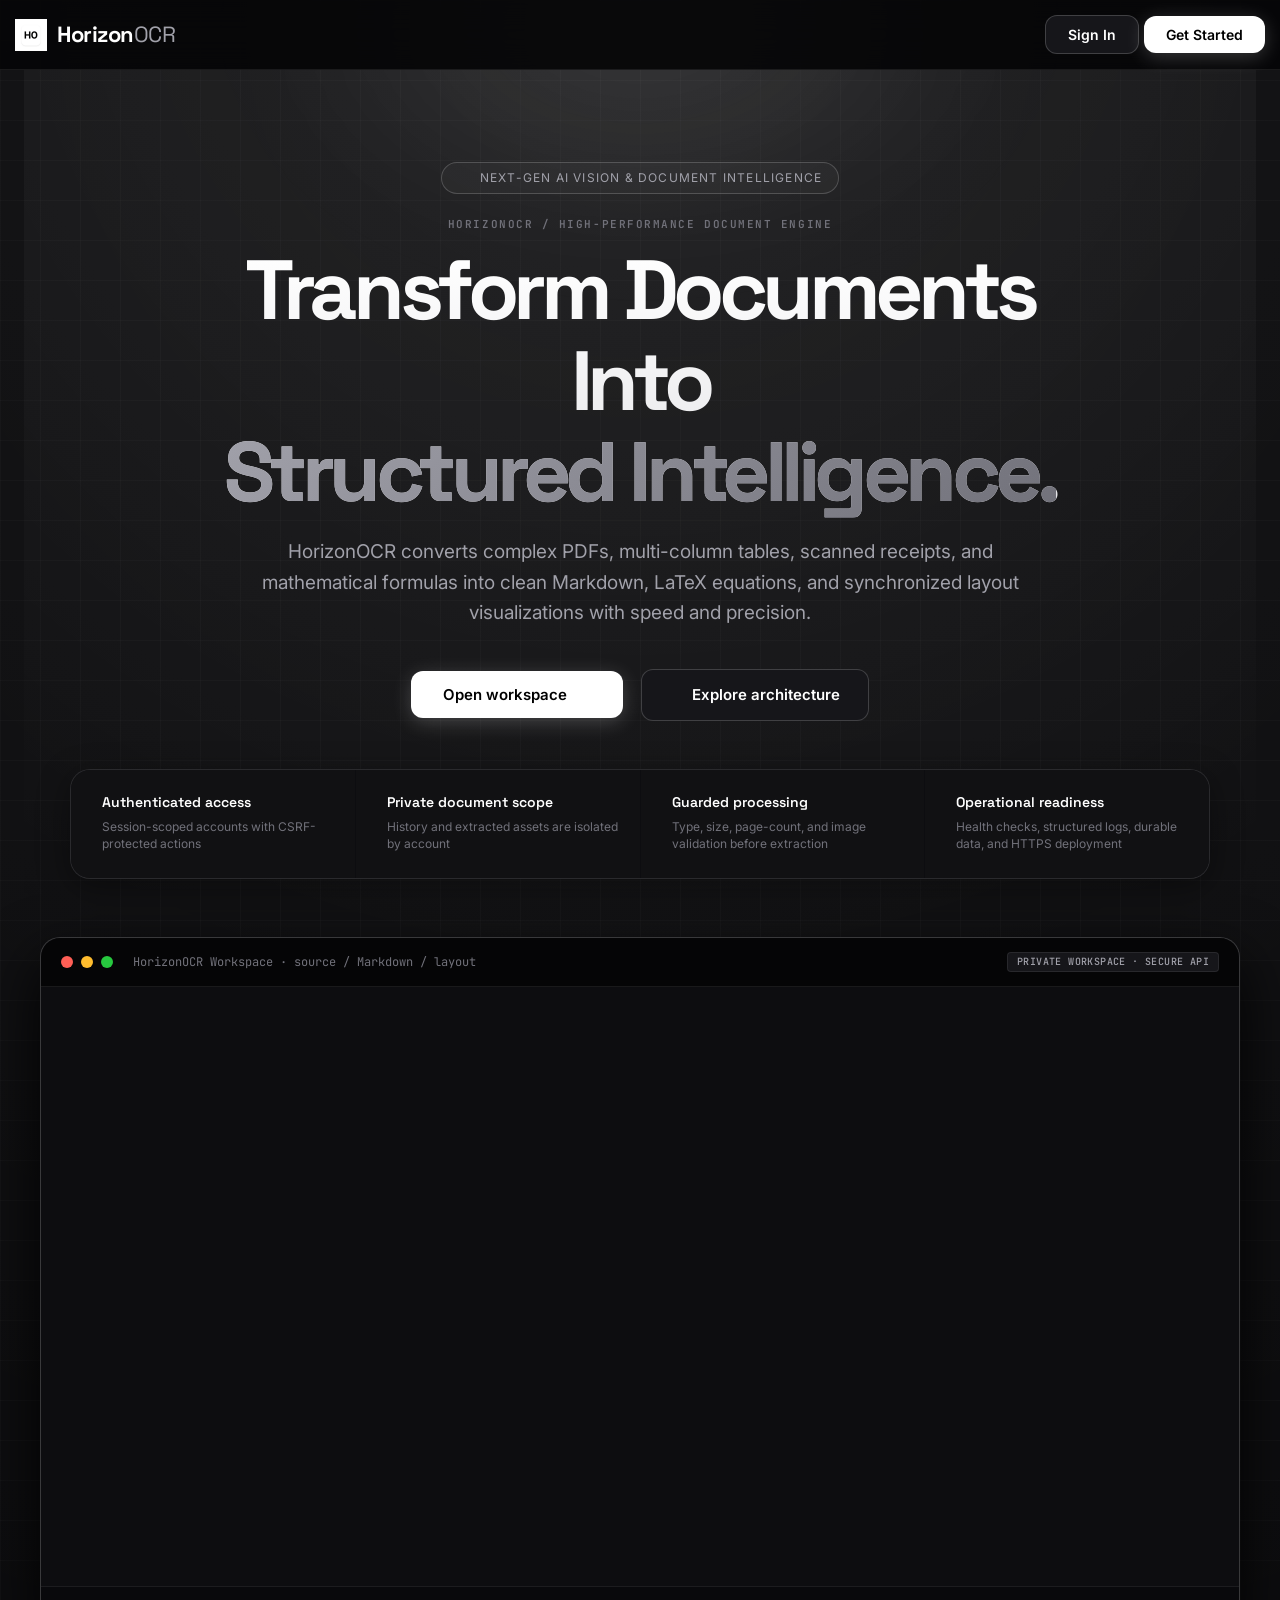
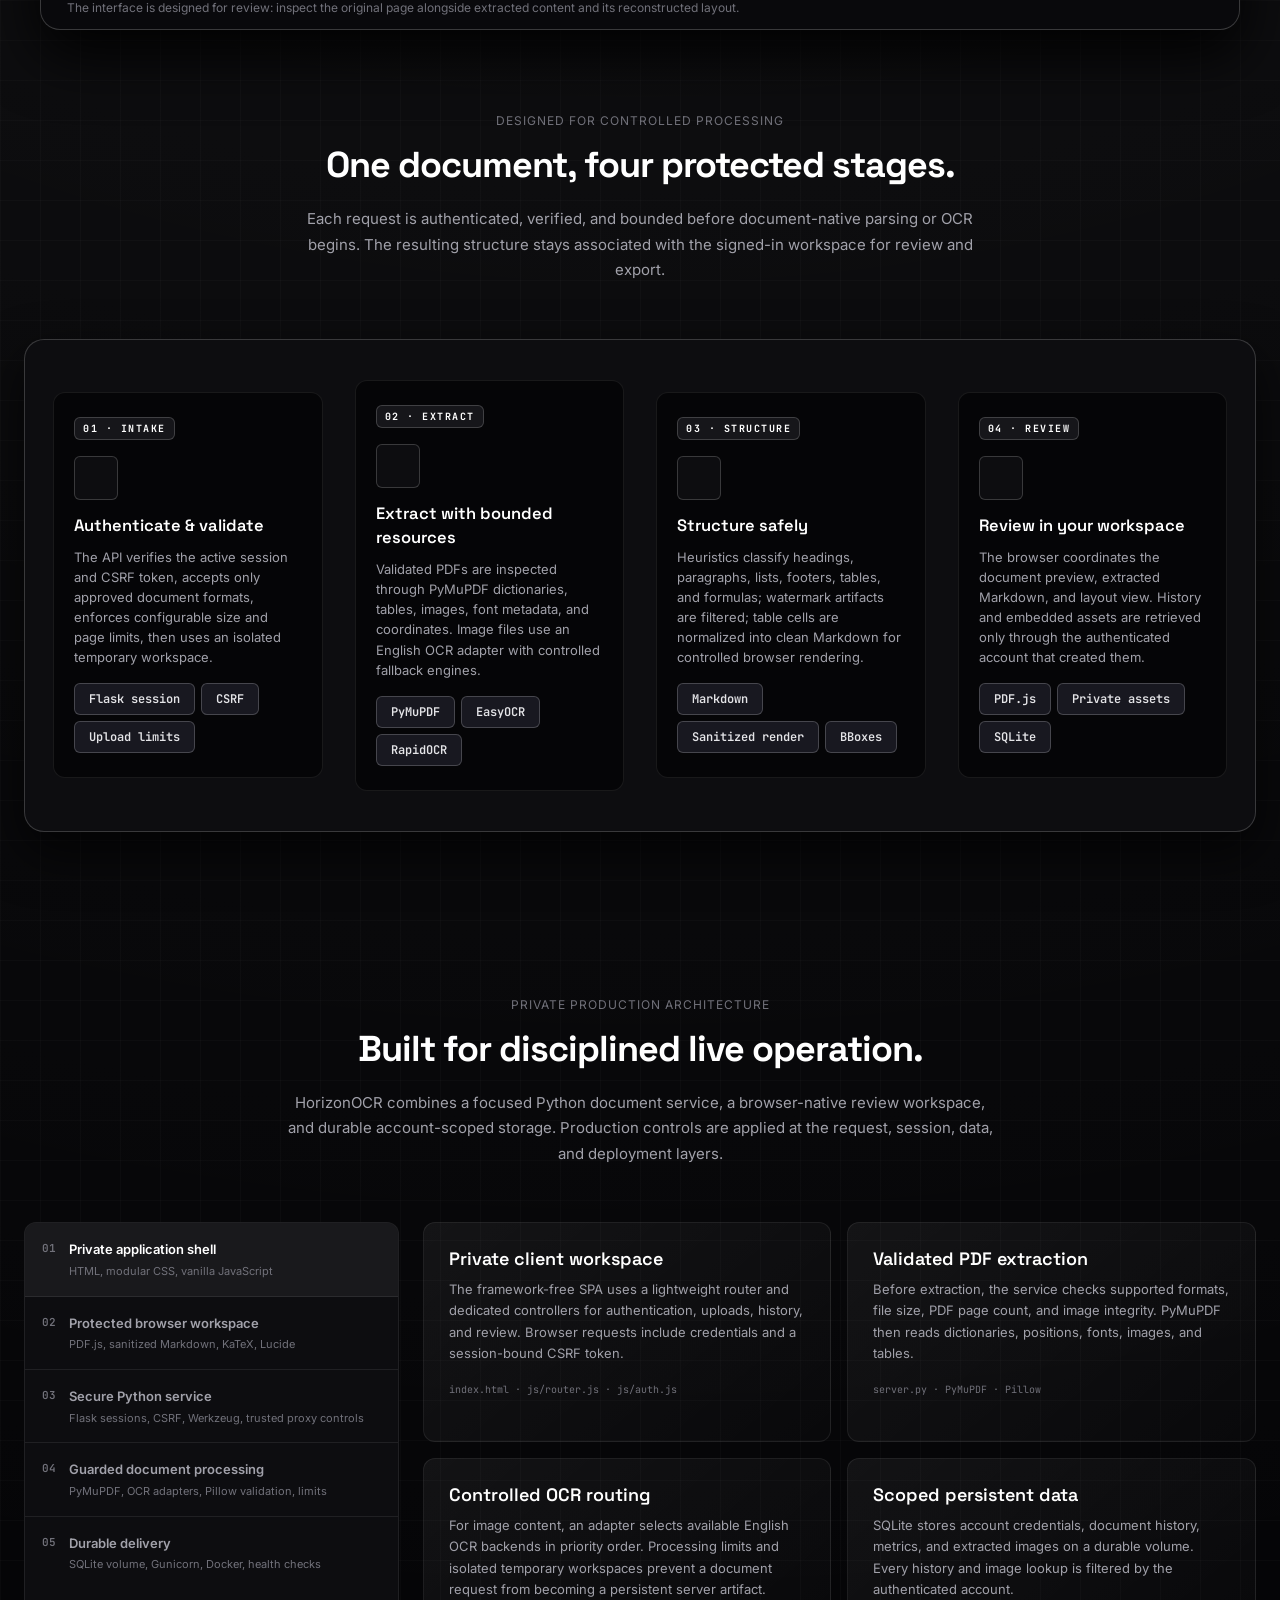
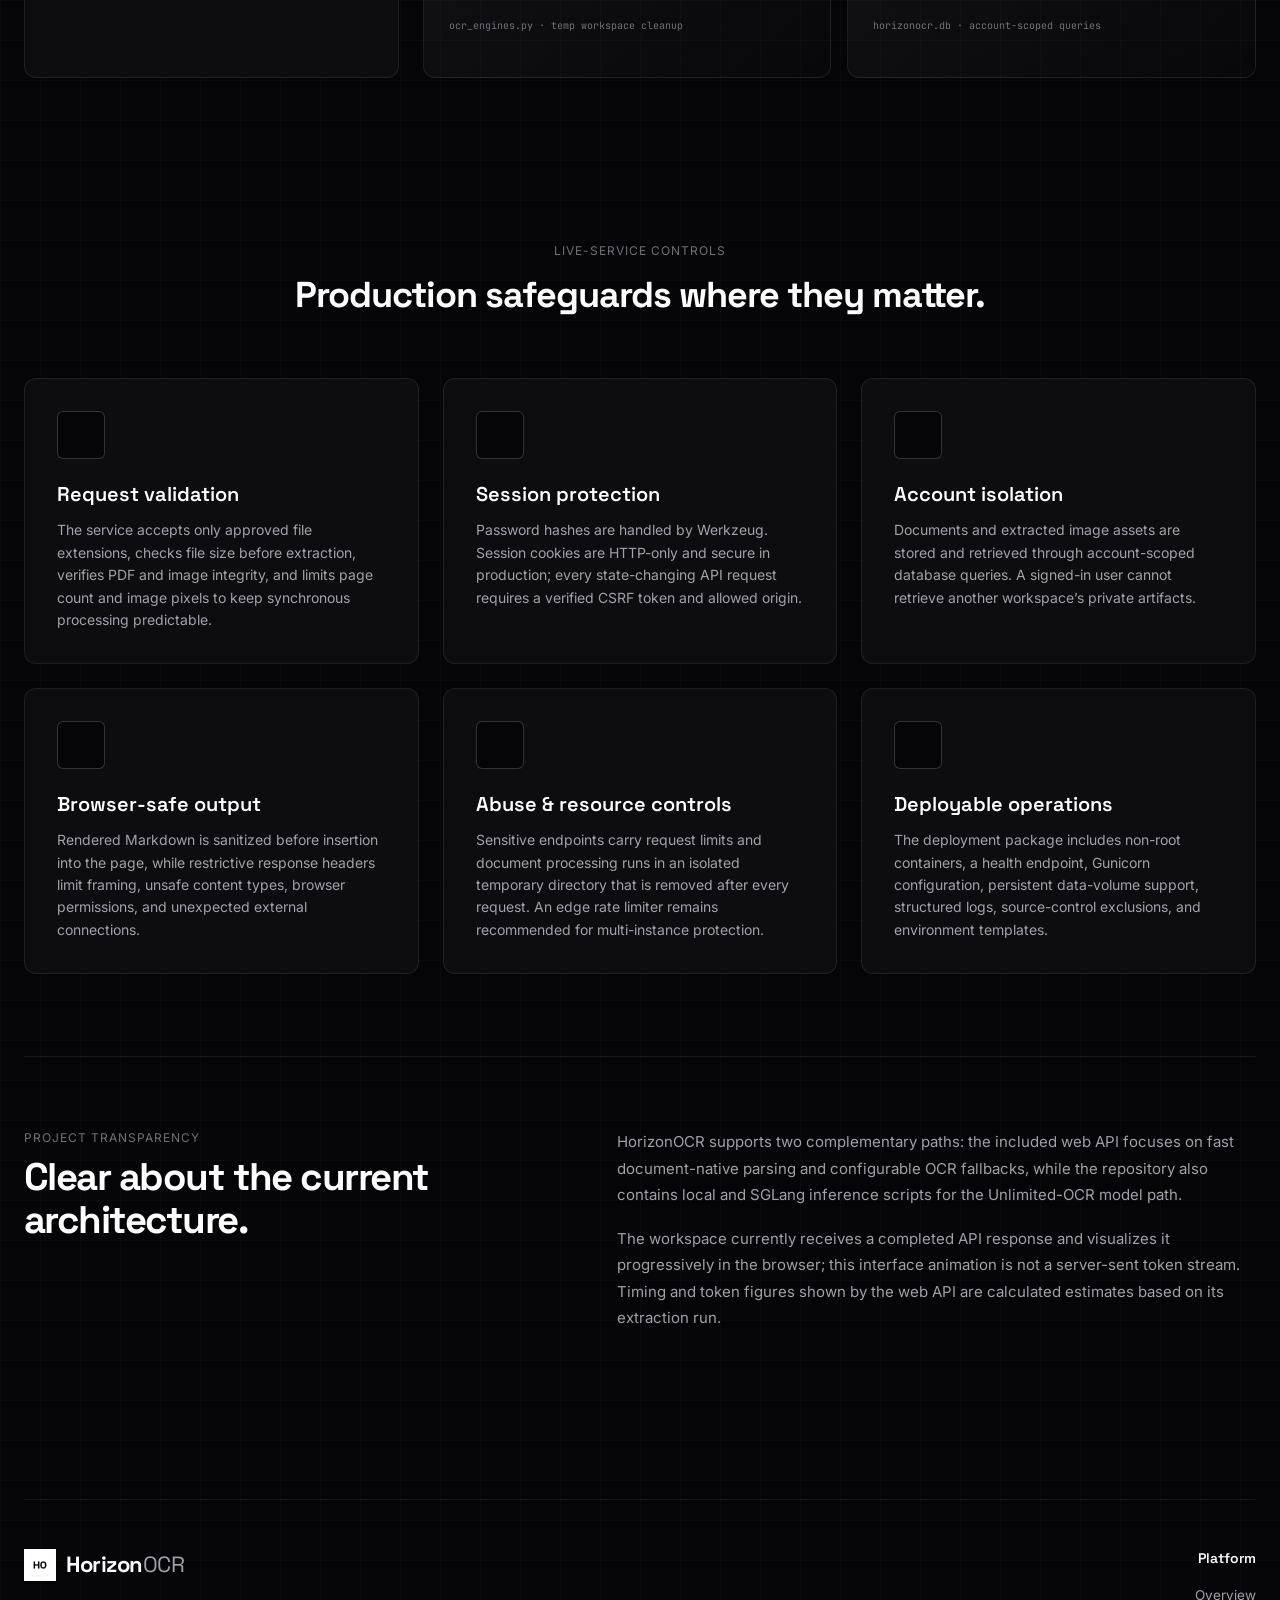
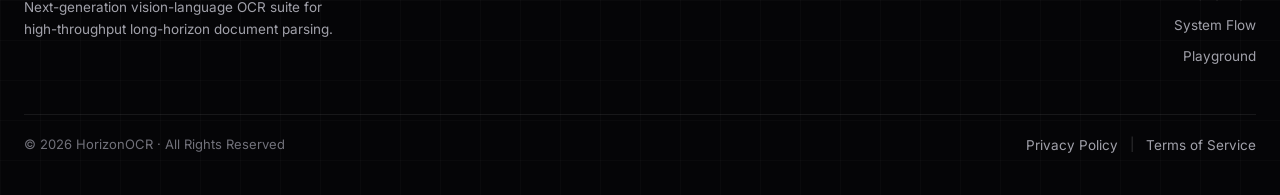
==== index.html @ c6502c13 "Initial Commit" ====
<!DOCTYPE html>
<html lang="en">
<head>
  <meta charset="UTF-8">
  <meta name="viewport" content="width=device-width, initial-scale=1.0">
  <title>HorizonOCR — Private Document Intelligence</title>
  <meta name="description" content="A secure, private document-intelligence workspace for extracting and reviewing structured content from PDFs and images.">
  <meta name="robots" content="noindex, nofollow">

  <!-- Same-origin deployment is the production default. Set only by an approved build/runtime configuration for a split deployment. -->
  <script>window.API_BASE = window.API_BASE || "";</script>
  
  <!-- Lucide Icons -->
  <script src="https://unpkg.com/lucide@latest"></script>
  <!-- Marked.js for Markdown Rendering -->
  <script src="https://cdn.jsdelivr.net/npm/marked/marked.min.js"></script>
  <!-- KaTeX for Mathematical Formulas -->
  <link rel="stylesheet" href="https://cdn.jsdelivr.net/npm/katex@0.16.9/dist/katex.min.css">
  <script src="https://cdn.jsdelivr.net/npm/katex@0.16.9/dist/katex.min.js"></script>
  <script src="https://cdn.jsdelivr.net/npm/katex@0.16.9/dist/contrib/auto-render.min.js"></script>
  <!-- PDF.js for Client-Side PDF Preview Rendering -->
  <script src="https://cdnjs.cloudflare.com/ajax/libs/pdf.js/3.11.174/pdf.min.js"></script>

  <!-- Modular Stylesheets -->
  <link rel="stylesheet" href="css/main.css">
  <link rel="stylesheet" href="css/navbar.css">
  <link rel="stylesheet" href="css/landing.css">
  <link rel="stylesheet" href="css/auth.css">
  <link rel="stylesheet" href="css/dashboard.css">
  <link rel="stylesheet" href="css/ocr-workspace.css">
  <link rel="stylesheet" href="css/extra-pages.css?v=2">
</head>
<body>

  <!-- Ambient Glow Background Effect -->
  <div class="ambient-glow"></div>

  <!-- Component 1: Full-Width Navbar Header -->
  <header class="navbar">
    <div class="brand-logo" onclick="switchView('landing')" style="display:flex;align-items:center;gap:10px;cursor:pointer;">
      <img src="assets/HorizonOCR.png" alt="HorizonOCR Logo" style="height:32px;width:auto;object-fit:contain;" />
      <div class="brand-title" style="font-weight:700;letter-spacing:-0.5px;">Horizon<span>OCR</span></div>
    </div>

    <nav class="nav-links-center"></nav>

    <div class="nav-right">
      <div class="status-chip" style="display:none;" id="statusChipNav">
        <div class="status-dot"></div>
        <span id="systemStatus">Engine Ready</span>
      </div>

      <!-- Guest Nav -->
      <div id="guestNav">
        <button class="btn btn-secondary" onclick="switchView('auth', 'login')">Sign In</button>
        <button class="btn btn-primary" onclick="switchView('auth', 'register')">Get Started</button>
      </div>

      <!-- Authenticated User Nav -->
      <div id="userNav" style="display:none;" class="nav-right">
        <div class="user-profile-badge">
          <i data-lucide="user" style="width:14px;height:14px;"></i>
          <span id="userNameLabel">User</span>
        </div>
        <button class="btn btn-secondary" onclick="switchView('upload')">Dashboard</button>
        <button class="btn btn-secondary" onclick="handleLogout()">Logout</button>
      </div>
    </div>
  </header>

  <div class="app-container">

    <!-- Page 1: Landing Page View -->
    <main id="landingView" class="page-view active">
      <section class="hero-section project-hero">
        <div class="hero-tag">
          <i data-lucide="sparkles" style="width:14px;height:14px;color:var(--text-primary);"></i> Next-Gen AI Vision & Document Intelligence
        </div>
        <p class="project-eyebrow">HorizonOCR / High-Performance Document Engine</p>
        <h1 class="hero-title">Transform Documents Into<br><span>Structured Intelligence.</span></h1>
        <p class="hero-subtitle">
          HorizonOCR converts complex PDFs, multi-column tables, scanned receipts, and mathematical formulas into clean Markdown, LaTeX equations, and synchronized layout visualizations with speed and precision.
        </p>

        <div class="cta-group">
          <button class="btn btn-primary" onclick="handlePlaygroundNavigation()" style="padding:14px 32px;font-size:15px;">
            Open workspace <i data-lucide="arrow-right" style="width:16px;height:16px;"></i>
          </button>
          <a class="btn btn-secondary" href="#build" style="padding:14px 28px;font-size:15px;">
            <i data-lucide="braces" style="width:14px;height:14px;"></i> Explore architecture
          </a>
        </div>

        <div class="project-proof-grid reveal-on-scroll" aria-label="Production service principles">
          <div class="proof-item"><i data-lucide="shield-check"></i><span><strong>Authenticated access</strong><small>Session-scoped accounts with CSRF-protected actions</small></span></div>
          <div class="proof-item"><i data-lucide="lock-keyhole"></i><span><strong>Private document scope</strong><small>History and extracted assets are isolated by account</small></span></div>
          <div class="proof-item"><i data-lucide="file-check-2"></i><span><strong>Guarded processing</strong><small>Type, size, page-count, and image validation before extraction</small></span></div>
          <div class="proof-item"><i data-lucide="heart-pulse"></i><span><strong>Operational readiness</strong><small>Health checks, structured logs, durable data, and HTTPS deployment</small></span></div>
        </div>

        <div class="app-window-frame reveal-on-scroll">
          <div class="window-header">
            <div class="window-dots">
              <div class="window-dot" style="background:#ff5f56;"></div>
              <div class="window-dot" style="background:#ffbd2e;"></div>
              <div class="window-dot" style="background:#27c93f;"></div>
              <span style="font-family:var(--font-mono);font-size:12px;color:var(--text-muted);margin-left:12px;">HorizonOCR Workspace · source / Markdown / layout</span>
            </div>
            <div class="window-build-chip">PRIVATE WORKSPACE · SECURE API</div>
          </div>
          <video src="assets/Process.mp4" autoplay loop muted playsinline class="showcase-img" style="width:100%;height:auto;display:block;object-fit:cover;"></video>
          <div class="showcase-caption"><i data-lucide="info"></i> The interface is designed for review: inspect the original page alongside extracted content and its reconstructed layout.</div>
        </div>
      </section>

      <section id="howitworks" class="landing-section">
        <div class="section-header reveal-on-scroll">
          <div class="section-tag">Designed for controlled processing</div>
          <h2 class="section-title">One document, four protected stages.</h2>
          <p class="section-intro">Each request is authenticated, verified, and bounded before document-native parsing or OCR begins. The resulting structure stays associated with the signed-in workspace for review and export.</p>
        </div>

        <div class="pipeline-diagram-container reveal-on-scroll">
          <div class="pipeline-flow-grid">
            <article class="pipeline-stage-card">
              <div class="stage-badge">01 · INTAKE</div>
              <div class="stage-icon-wrap"><i data-lucide="upload-cloud"></i></div>
              <h3 class="stage-title">Authenticate & validate</h3>
              <p class="stage-desc">The API verifies the active session and CSRF token, accepts only approved document formats, enforces configurable size and page limits, then uses an isolated temporary workspace.</p>
              <div class="stage-tech-tags"><span class="tech-chip">Flask session</span><span class="tech-chip">CSRF</span><span class="tech-chip">Upload limits</span></div>
            </article>
            <div class="pipeline-connector"><i data-lucide="arrow-right"></i></div>
            <article class="pipeline-stage-card">
              <div class="stage-badge">02 · EXTRACT</div>
              <div class="stage-icon-wrap"><i data-lucide="scan-search"></i></div>
              <h3 class="stage-title">Extract with bounded resources</h3>
              <p class="stage-desc">Validated PDFs are inspected through PyMuPDF dictionaries, tables, images, font metadata, and coordinates. Image files use an English OCR adapter with controlled fallback engines.</p>
              <div class="stage-tech-tags"><span class="tech-chip">PyMuPDF</span><span class="tech-chip">EasyOCR</span><span class="tech-chip">RapidOCR</span></div>
            </article>
            <div class="pipeline-connector"><i data-lucide="arrow-right"></i></div>
            <article class="pipeline-stage-card">
              <div class="stage-badge">03 · STRUCTURE</div>
              <div class="stage-icon-wrap"><i data-lucide="braces"></i></div>
              <h3 class="stage-title">Structure safely</h3>
              <p class="stage-desc">Heuristics classify headings, paragraphs, lists, footers, tables, and formulas; watermark artifacts are filtered; table cells are normalized into clean Markdown for controlled browser rendering.</p>
              <div class="stage-tech-tags"><span class="tech-chip">Markdown</span><span class="tech-chip">Sanitized render</span><span class="tech-chip">BBoxes</span></div>
            </article>
            <div class="pipeline-connector"><i data-lucide="arrow-right"></i></div>
            <article class="pipeline-stage-card">
              <div class="stage-badge">04 · REVIEW</div>
              <div class="stage-icon-wrap"><i data-lucide="panels-top-left"></i></div>
              <h3 class="stage-title">Review in your workspace</h3>
              <p class="stage-desc">The browser coordinates the document preview, extracted Markdown, and layout view. History and embedded assets are retrieved only through the authenticated account that created them.</p>
              <div class="stage-tech-tags"><span class="tech-chip">PDF.js</span><span class="tech-chip">Private assets</span><span class="tech-chip">SQLite</span></div>
            </article>
          </div>
        </div>
      </section>

      <section id="build" class="landing-section build-section">
        <div class="section-header reveal-on-scroll">
          <div class="section-tag">Private production architecture</div>
          <h2 class="section-title">Built for disciplined live operation.</h2>
          <p class="section-intro">HorizonOCR combines a focused Python document service, a browser-native review workspace, and durable account-scoped storage. Production controls are applied at the request, session, data, and deployment layers.</p>
        </div>

        <div class="stack-layout reveal-on-scroll">
          <div class="stack-rail" aria-label="Technology stack">
            <div class="stack-group active"><span class="stack-index">01</span><div><strong>Private application shell</strong><small>HTML, modular CSS, vanilla JavaScript</small></div></div>
            <div class="stack-group"><span class="stack-index">02</span><div><strong>Protected browser workspace</strong><small>PDF.js, sanitized Markdown, KaTeX, Lucide</small></div></div>
            <div class="stack-group"><span class="stack-index">03</span><div><strong>Secure Python service</strong><small>Flask sessions, CSRF, Werkzeug, trusted proxy controls</small></div></div>
            <div class="stack-group"><span class="stack-index">04</span><div><strong>Guarded document processing</strong><small>PyMuPDF, OCR adapters, Pillow validation, limits</small></div></div>
            <div class="stack-group"><span class="stack-index">05</span><div><strong>Durable delivery</strong><small>SQLite volume, Gunicorn, Docker, health checks</small></div></div>
          </div>
          <div class="stack-detail-grid">
            <article class="detail-card"><i data-lucide="monitor-smartphone"></i><h3>Private client workspace</h3><p>The framework-free SPA uses a lightweight router and dedicated controllers for authentication, uploads, history, and review. Browser requests include credentials and a session-bound CSRF token.</p><code>index.html · js/router.js · js/auth.js</code></article>
            <article class="detail-card"><i data-lucide="file-search-2"></i><h3>Validated PDF extraction</h3><p>Before extraction, the service checks supported formats, file size, PDF page count, and image integrity. PyMuPDF then reads dictionaries, positions, fonts, images, and tables.</p><code>server.py · PyMuPDF · Pillow</code></article>
            <article class="detail-card"><i data-lucide="scan-line"></i><h3>Controlled OCR routing</h3><p>For image content, an adapter selects available English OCR backends in priority order. Processing limits and isolated temporary workspaces prevent a document request from becoming a persistent server artifact.</p><code>ocr_engines.py · temp workspace cleanup</code></article>
            <article class="detail-card"><i data-lucide="database-zap"></i><h3>Scoped persistent data</h3><p>SQLite stores account credentials, document history, metrics, and extracted images on a durable volume. Every history and image lookup is filtered by the authenticated account.</p><code>horizonocr.db · account-scoped queries</code></article>
          </div>
        </div>
      </section>

      <section class="landing-section">
        <div class="section-header reveal-on-scroll">
          <div class="section-tag">Live-service controls</div>
          <h2 class="section-title">Production safeguards where they matter.</h2>
        </div>
        <div class="features-grid engineering-grid">
          <article class="feature-card reveal-on-scroll"><div class="feature-icon"><i data-lucide="badge-check"></i></div><h3 class="feature-title">Request validation</h3><p class="feature-desc">The service accepts only approved file extensions, checks file size before extraction, verifies PDF and image integrity, and limits page count and image pixels to keep synchronous processing predictable.</p></article>
          <article class="feature-card reveal-on-scroll"><div class="feature-icon"><i data-lucide="key-round"></i></div><h3 class="feature-title">Session protection</h3><p class="feature-desc">Password hashes are handled by Werkzeug. Session cookies are HTTP-only and secure in production; every state-changing API request requires a verified CSRF token and allowed origin.</p></article>
          <article class="feature-card reveal-on-scroll"><div class="feature-icon"><i data-lucide="folders"></i></div><h3 class="feature-title">Account isolation</h3><p class="feature-desc">Documents and extracted image assets are stored and retrieved through account-scoped database queries. A signed-in user cannot retrieve another workspace’s private artifacts.</p></article>
          <article class="feature-card reveal-on-scroll"><div class="feature-icon"><i data-lucide="shield-alert"></i></div><h3 class="feature-title">Browser-safe output</h3><p class="feature-desc">Rendered Markdown is sanitized before insertion into the page, while restrictive response headers limit framing, unsafe content types, browser permissions, and unexpected external connections.</p></article>
          <article class="feature-card reveal-on-scroll"><div class="feature-icon"><i data-lucide="gauge"></i></div><h3 class="feature-title">Abuse & resource controls</h3><p class="feature-desc">Sensitive endpoints carry request limits and document processing runs in an isolated temporary directory that is removed after every request. An edge rate limiter remains recommended for multi-instance protection.</p></article>
          <article class="feature-card reveal-on-scroll"><div class="feature-icon"><i data-lucide="server-cog"></i></div><h3 class="feature-title">Deployable operations</h3><p class="feature-desc">The deployment package includes non-root containers, a health endpoint, Gunicorn configuration, persistent data-volume support, structured logs, source-control exclusions, and environment templates.</p></article>
        </div>
      </section>

      <section class="landing-section honesty-section reveal-on-scroll">
        <div><div class="section-tag">Project transparency</div><h2>Clear about the current architecture.</h2></div>
        <div class="honesty-copy"><p>HorizonOCR supports two complementary paths: the included web API focuses on fast document-native parsing and configurable OCR fallbacks, while the repository also contains local and SGLang inference scripts for the Unlimited-OCR model path.</p><p>The workspace currently receives a completed API response and visualizes it progressively in the browser; this interface animation is not a server-sent token stream. Timing and token figures shown by the web API are calculated estimates based on its extraction run.</p></div>
      </section>
    </main>

    <!-- Page 2: Auth View -->
    <main id="authView" class="page-view">
      <div class="auth-container">
        <div class="auth-header">
          <h2 id="authTitle" class="auth-title">Welcome Back</h2>
          <p id="authSubtitle" class="auth-subtitle">Sign in to access document upload and OCR history</p>
        </div>

        <div id="authErrorAlert" class="error-alert"></div>

        <form id="authForm" class="auth-form" onsubmit="handleAuthSubmit(event)">
          <div class="form-group">
            <label class="form-label" for="authUsername">Username or Email</label>
            <input type="text" id="authUsername" class="form-input" placeholder="Enter your username or email" required />
          </div>

          <div id="emailGroup" class="form-group" style="display:none;">
            <label class="form-label" for="authEmail">Email Address</label>
            <input type="email" id="authEmail" class="form-input" placeholder="name@gmail.com" />
            <small style="color:var(--text-muted);font-size:12px;">Only @gmail.com email addresses can register.</small>
          </div>

          <div class="form-group">
            <label class="form-label" for="authPassword">Password</label>
            <input type="password" id="authPassword" class="form-input" placeholder="••••••••" required />
          </div>

          <button type="submit" id="authSubmitBtn" class="btn btn-primary" style="width:100%;margin-top:10px;">
            Sign In
          </button>
        </form>

        <div class="auth-divider"><span>or continue with</span></div>

        <button type="button" id="githubLoginBtn" class="btn github-btn" onclick="startGithubLogin()">
          <svg viewBox="0 0 16 16" width="16" height="16" fill="currentColor" aria-hidden="true"><path d="M8 0C3.58 0 0 3.58 0 8c0 3.54 2.29 6.53 5.47 7.59.4.07.55-.17.55-.38 0-.19-.01-.82-.01-1.49-2.01.37-2.53-.49-2.69-.94-.09-.23-.48-.94-.82-1.13-.28-.15-.68-.52-.01-.53.63-.01 1.08.58 1.23.82.72 1.21 1.87.87 2.33.66.07-.52.28-.87.51-1.07-1.78-.2-3.64-.89-3.64-3.95 0-.87.31-1.59.82-2.15-.08-.2-.36-1.02.08-2.12 0 0 .67-.21 2.2.82.64-.18 1.32-.27 2-.27s1.36.09 2 .27c1.53-1.04 2.2-.82 2.2-.82.44 1.1.16 1.92.08 2.12.51.56.82 1.27.82 2.15 0 3.07-1.87 3.75-3.65 3.95.29.25.54.73.54 1.48 0 1.07-.01 1.93-.01 2.2 0 .21.15.46.55.38A8.01 8.01 0 0 0 16 8c0-4.42-3.58-8-8-8z"/></svg>
          Continue with GitHub
        </button>

        <div class="auth-footer">
          <span id="authToggleText">Don't have an account?</span>
          <span id="authToggleLink" class="auth-link" onclick="toggleAuthMode()">Register</span>
        </div>
      </div>
    </main>

    <!-- Page 3: Dashboard View -->
    <main id="uploadView" class="page-view">
      <div class="hero-section" style="padding: 32px 0 16px; text-align: left;">
        <h1 class="hero-title" style="font-size:36px;margin-bottom:8px;">Dashboard</h1>
        <p class="hero-subtitle" style="margin:0;max-width:100%;">Upload documents for high-speed long-horizon OCR parsing.</p>
      </div>

      <div class="dashboard-grid">
        <div class="upload-card">
          <div id="dropzone" class="dropzone-large">
            <input type="file" id="fileInput" accept=".pdf,.png,.jpg,.jpeg,.webp" style="display:none;" />
            <div class="upload-circle">
              <i data-lucide="upload-cloud" style="width:32px;height:32px;color:#ffffff;"></i>
            </div>
            <div style="font-family:var(--font-heading);font-size:22px;font-weight:600;margin-bottom:8px;">
              Drag & Drop your document here
            </div>
            <div style="color:var(--text-muted);font-size:14px;margin-bottom:24px;">
              Supports PDF, PNG, JPG, WEBP formats up to 50MB
            </div>
            <button class="btn btn-primary">Browse Files</button>
          </div>
        </div>
      </div>
    </main>

    <!-- Page 4: 3-Panel OCR Workspace View -->
    <main id="ocrView" class="page-view">
      <div class="hero-section" style="padding: 24px 0 12px; text-align: left; display:flex; align-items:center; justify-content:space-between;">
        <div>
          <h2 class="hero-title" style="font-size:28px;margin-bottom:4px;" id="ocrDocumentTitle">Processing Document</h2>
          <p class="hero-subtitle" style="margin:0;font-size:14px;">One-Shot Long-Horizon OCR Processing in progress...</p>
        </div>

        <div style="display:flex;align-items:center;gap:10px;">
          <div class="panel-visibility-wrapper">
            <button class="btn btn-secondary" id="hideScreenBtn" onclick="toggleHideScreenDropdown()">
              <i data-lucide="eye-off" style="width:14px;height:14px;"></i> Hide Screen
            </button>
            <div id="hideScreenDropdown" class="hide-screen-dropdown" style="display:none;">
              <div class="hide-dropdown-title">Hidden Screens</div>
              <div id="hiddenScreensList" class="hidden-screens-list">
                <div class="hidden-empty-state">No screens are hidden</div>
              </div>
            </div>
          </div>
          <button class="btn btn-secondary" onclick="switchView('upload')">
            <i data-lucide="arrow-left" style="width:14px;height:14px;"></i> Upload Another
          </button>
        </div>
      </div>

      <div class="ocr-3panel-grid" id="ocrPanelGrid">
        <!-- Panel 1: Document -->
        <div class="workspace-panel" id="panelDocument">
          <div class="panel-header">
            <div class="panel-title">
              <i data-lucide="file-text" style="width:16px;height:16px;"></i> Document
            </div>
            
            <div style="display:flex;align-items:center;gap:10px;">
              <div id="pdfPageNav" style="display:none;align-items:center;gap:4px;">
                <button class="btn btn-secondary" style="padding:2px 6px;font-size:10px;" onclick="changePdfPage(-1)">&lt;</button>
                <span id="pdfPageLabel" style="font-size:11px;color:var(--text-secondary);font-family:var(--font-mono);">1 / 1</span>
                <button class="btn btn-secondary" style="padding:2px 6px;font-size:10px;" onclick="changePdfPage(1)">&gt;</button>
              </div>
              <div id="ocrFileBadge" class="format-badge">PDF</div>
            </div>
          </div>

          <div class="document-controls" aria-label="OCR processing controls">
            <label class="speed-selector" for="speedSelector">
              <span>Speed</span>
              <select id="speedSelector" aria-label="OCR processing speed" onchange="updateOcrSpeed(this.value)">
                <option value="low">Low</option>
                <option value="medium" selected>Medium</option>
                <option value="fast">Fast</option>
              </select>
            </label>
            <div class="processing-actions">
              <button id="startOcrBtn" class="btn btn-primary" type="button" onclick="startLongHorizonOCR()">
                <i data-lucide="play" style="width:13px;height:13px;"></i> Start
              </button>
              <button id="stopOcrBtn" class="btn btn-secondary" type="button" onclick="stopLongHorizonOCR()" disabled>
                <i data-lucide="square" style="width:13px;height:13px;"></i> Stop
              </button>
            </div>
          </div>

          <div class="document-viewport">
            <div id="laserScanBeam" class="laser-scan-beam"></div>
            <div id="imageFrame" class="image-frame">
              <img id="ocrDocumentImg" class="document-image" src="" alt="Uploaded Input Document" />
              <div id="bboxContainer" class="bbox-container"></div>
            </div>
          </div>
        </div>

        <!-- Panel 2: OCR -->
        <div class="workspace-panel" id="panelOcr">
          <div class="panel-header">
            <div class="panel-title">
              <i data-lucide="terminal" style="width:16px;height:16px;"></i> OCR
            </div>

            <div style="display:flex;align-items:center;gap:6px;">
              <button id="copyBtn" class="btn btn-secondary" style="padding:4px 10px;font-size:12px;" onclick="copyOutputText()">
                <i data-lucide="copy" style="width:12px;height:12px;"></i> Copy
              </button>
              <div class="export-dropdown-wrapper" style="position:relative;">
                <button id="exportBtn" class="btn btn-secondary" style="padding:4px 10px;font-size:12px;" onclick="toggleExportDropdown()">
                  <i data-lucide="download" style="width:12px;height:12px;"></i> Export <i data-lucide="chevron-down" style="width:11px;height:11px;margin-left:2px;"></i>
                </button>
                <div id="exportDropdown" class="panel-menu-dropdown" style="display:none;right:0;top:calc(100% + 6px);min-width:150px;">
                  <div class="panel-menu-item" onclick="exportMarkdownFile()">
                    <i data-lucide="file-text" style="width:13px;height:13px;"></i> Export as .md
                  </div>
                  <div class="panel-menu-item" onclick="exportTextFile()">
                    <i data-lucide="file-type-2" style="width:13px;height:13px;"></i> Export as .text
                  </div>
                </div>
              </div>
              <div class="panel-menu-wrapper">
                <button class="panel-menu-btn" onclick="togglePanelMenu('ocr')" title="Panel options">
                  <i data-lucide="more-vertical" style="width:16px;height:16px;"></i>
                </button>
                <div id="panelMenuOcr" class="panel-menu-dropdown" style="display:none;">
                  <div class="panel-menu-item" onclick="hidePanel('ocr')">
                    <i data-lucide="eye-off" style="width:13px;height:13px;"></i> Hide OCR Screen
                  </div>
                </div>
              </div>
            </div>
          </div>

          <div class="output-body" style="background:#030304;">
            <div id="rawCodeStream" class="raw-code-stream"></div>
            <span id="typewriterCursor" class="cursor-blink"></span>
          </div>

          <div class="metrics-bar">
            <div class="metric-item">
              <span>Tokens:</span>
              <span id="metricTokens" class="metric-value">0</span>
            </div>
            <div class="metric-item">
              <span>Speed:</span>
              <span id="metricTps" class="metric-value">0.0 t/s</span>
            </div>
          </div>
        </div>

        <!-- Panel 3: Visualisation -->
        <div class="workspace-panel" id="panelVisualization">
          <div class="panel-header">
            <div class="panel-title">
              <i data-lucide="layout-grid" style="width:16px;height:16px;"></i> Visualisation
            </div>

            <div style="display:flex;align-items:center;gap:6px;">
              <div class="output-tabs">
                <button id="tabRendered" class="tab-btn active" onclick="switchOutputTab('rendered')">Rendered</button>
                <button id="tabJson" class="tab-btn" onclick="switchOutputTab('json')">AST JSON</button>
              </div>
              <div class="panel-menu-wrapper">
                <button class="panel-menu-btn" onclick="togglePanelMenu('visualization')" title="Panel options">
                  <i data-lucide="more-vertical" style="width:16px;height:16px;"></i>
                </button>
                <div id="panelMenuVisualization" class="panel-menu-dropdown" style="display:none;">
                  <div class="panel-menu-item" onclick="hidePanel('visualization')">
                    <i data-lucide="eye-off" style="width:13px;height:13px;"></i> Hide Visualisation Screen
                  </div>
                </div>
              </div>
            </div>
          </div>

          <div class="output-body">
            <div id="visualizationContent"></div>
          </div>

          <div class="metrics-bar">
            <div class="metric-item">
              <span>Decode Latency:</span>
              <span id="metricLatency" class="metric-value">0.00s</span>
            </div>
            <div class="metric-item" id="metricConfidenceContainer" style="display:none;">
              <span>Confidence:</span>
              <span id="metricConfidence" class="metric-value" style="color:#ffffff;">99.4%</span>
            </div>
          </div>
        </div>
      </div>
    </main>

    <!-- Page 5: Overview View -->
    <main id="overviewView" class="page-view">
      <div class="page-container-wide">
        <div class="page-header reveal-on-scroll">
          <div class="page-tag">
            <i data-lucide="layout" style="width:13px;height:13px;"></i> User Interface & Frontend Architecture
          </div>
          <h1 class="page-title-large">HorizonOCR Frontend Overview</h1>
          <p class="page-subtitle">
            An interactive, high-performance 3-panel workspace designed for real-time document visualization, progressive typewriter text streaming, KaTeX formula rendering, and 60fps zero-delay synchronized scrolling.
          </p>
        </div>

        <!-- Frontend Highlights Grid -->
        <div class="spec-grid reveal-on-scroll">
          <div class="spec-card">
            <div class="spec-val">3-Panel</div>
            <div class="spec-label">Synchronized Workspace UI</div>
            <p style="font-size:13px;color:var(--text-secondary);margin-top:8px;">Document viewport, raw stream editor, and rendered visualization screen.</p>
          </div>
          <div class="spec-card">
            <div class="spec-val">60 FPS</div>
            <div class="spec-label">Lockstep Scroll Engine</div>
            <p style="font-size:13px;color:var(--text-secondary);margin-top:8px;">Zero-delay proportional scrolling between typewriter and rendered panels.</p>
          </div>
          <div class="spec-card">
            <div class="spec-val">3 Speed</div>
            <div class="spec-label">User Cadence Controls</div>
            <p style="font-size:13px;color:var(--text-secondary);margin-top:8px;">Adjustable streaming speeds: Slow (55ms), Medium (26ms), and Fast (10ms).</p>
          </div>
        </div>

        <!-- Frontend Architectural Content -->
        <div class="content-card-box reveal-on-scroll">
          <div class="policy-section">
            <h2 class="policy-h2">
              <i data-lucide="columns" style="width:20px;height:20px;"></i> 1. 3-Panel Visual Workspace Layout
            </h2>
            <p class="policy-text">
              The HorizonOCR frontend interface provides an intuitive 3-panel workspace designed for real-time document review:
            </p>
            <ul class="policy-list">
              <li><strong>Panel 1 (Input Document Viewport):</strong> Interactive PDF canvas and document preview with page navigation, zoom, laser scan animation beam, and spatial bounding box overlays.</li>
              <li><strong>Panel 2 (Raw OCR Output Stream):</strong> Real-time monospaced typewriter stream showing raw text, list items, GitHub-Flavored Markdown tables, and formatted image tags.</li>
              <li><strong>Panel 3 (Layout Visualization Screen):</strong> Rich HTML rendered view parsing Markdown structure, mathematical formulas, and embedded image assets in real time.</li>
            </ul>
          </div>

          <div class="policy-section">
            <h2 class="policy-h2">
              <i data-lucide="zap" style="width:20px;height:20px;"></i> 2. Zero-Delay 60fps Lockstep Scroll Engine
            </h2>
            <p class="policy-text">
              Panel 2 and Panel 3 feature a frame-locked scroll synchronization algorithm that keeps both panels locked in 1:1 proportional alignment:
            </p>
            <ul class="policy-list">
              <li><strong>0ms Instant Transition:</strong> Utilizes <code>scroll-behavior: auto</code> to eliminate CSS animation queue delay during rapid text updates.</li>
              <li><strong>requestAnimationFrame Synchronization:</strong> Recalculates scroll height ratios after DOM reflow to guarantee zero visual lag.</li>
              <li><strong>Bidirectional Manual Scroll:</strong> Allows users to scroll either panel manually while automatically keeping the adjacent panel locked in proportional scroll sync.</li>
            </ul>
          </div>

          <div class="policy-section">
            <h2 class="policy-h2">
              <i data-lucide="file-code" style="width:20px;height:20px;"></i> 3. Frontend Markdown, KaTeX Math & Image Formatting
            </h2>
            <p class="policy-text">
              The frontend rendering pipeline transforms raw OCR streams into crisp visual layouts:
            </p>
            <ul class="policy-list">
              <li><strong>KaTeX Mathematical Equations:</strong> Automatically renders inline (<code>$ ... $</code>) and block equation (<code>$$ ... $$</code>) LaTeX delimiters into vector equations.</li>
              <li><strong>Custom Image Tag Pre-processing:</strong> Pre-processes custom tags (e.g., <code>![Image1 | filename.png]</code>) into interactive image elements inside Panel 3.</li>
              <li><strong>Tab View Switcher:</strong> Instantly toggles between standard Rendered HTML view and structured AST JSON tree view.</li>
            </ul>
          </div>

          <div class="policy-section">
            <h2 class="policy-h2">
              <i data-lucide="palette" style="width:20px;height:20px;"></i> 4. Design System & SPA Navigation
            </h2>
            <p class="policy-text">
              Built with pure Vanilla JavaScript and a custom Vanilla CSS design system:
            </p>
            <ul class="policy-list">
              <li><strong>Ultra-Monochrome Dark Aesthetic:</strong> High-contrast black background palette (<code>#050507</code>), subtle glassmorphic cards (<code>backdrop-filter</code>), and Space Grotesk typography.</li>
              <li><strong>Zero Framework Overhead:</strong> Fast single-page application (SPA) router ensuring sub-millisecond view transitions and light bundle memory footprint.</li>
              <li><strong>Lucide Vector Icons:</strong> Crisp, lightweight SVG icon system integrated seamlessly across all workspace panels and navigation controls.</li>
            </ul>
          </div>
        </div>
      </div>
    </main>

    <!-- Page 5.5: System Flow View -->
    <main id="systemFlowView" class="page-view">
      <div class="page-container-wide">
        <div class="page-header">
          <div class="page-tag">
            <i data-lucide="layout" style="width:13px;height:13px;"></i> Frontend User Experience & Visual Flow
          </div>
          <h1 class="page-title-large">HorizonOCR Frontend System Flow</h1>
          <p class="page-subtitle">
            A step-by-step visual breakdown explaining the complete user journey across the HorizonOCR single-page application—from initial website landing to 3-panel workspace streaming, KaTeX formula rendering, and 60fps lockstep scroll synchronization.
          </p>
        </div>

        <!-- Visual Interactive Flow Diagram -->
        <div class="flow-diagram-container">

          <!-- Stage 01 -->
          <div class="flow-step-card">
            <div class="flow-step-header">
              <span class="flow-stage-badge">STAGE 01 • LANDING PAGE ENTRY</span>
              <span class="flow-step-num">01</span>
            </div>
            <h3 class="flow-step-title">
              <i data-lucide="globe" style="width:20px;height:20px;"></i> Website Entry & SPA Router Handshake
            </h3>
            <p class="flow-step-desc">
              When the user opens the web application, the lightweight Vanilla JS single-page router initializes instantly. It renders the modern monochrome landing page, triggers Lucide vector icons, and configures navigation routes without reloading the browser.
            </p>
            <div class="tech-chip-list">
              <span class="tech-chip">Vanilla JS SPA Router</span>
              <span class="tech-chip">Lucide SVG Icons</span>
              <span class="tech-chip">Glassmorphic CSS System</span>
              <span class="tech-chip">Space Grotesk Typography</span>
            </div>
          </div>

          <div class="flow-connector-line"><i data-lucide="arrow-down" style="width:20px;height:20px;"></i></div>

          <!-- Stage 02 -->
          <div class="flow-step-card">
            <div class="flow-step-header">
              <span class="flow-stage-badge">STAGE 02 • USER AUTHENTICATION</span>
              <span class="flow-step-num">02</span>
            </div>
            <h3 class="flow-step-title">
              <i data-lucide="user-check" style="width:20px;height:20px;"></i> Registration Guard & Login Navigation
            </h3>
            <p class="flow-step-desc">
              Unauthenticated visitors clicking "Try Playground" are guided to the Registration view (<code>authView</code>). Upon entering credentials, client-side input validation runs, switching the UI state to authenticated mode and unlocking the user workspace header.
            </p>
            <div class="tech-chip-list">
              <span class="tech-chip">Client Auth Guard</span>
              <span class="tech-chip">Form Validation</span>
              <span class="tech-chip">Dynamic Navbar Switcher</span>
              <span class="tech-chip">User Badge UI</span>
            </div>
          </div>

          <div class="flow-connector-line"><i data-lucide="arrow-down" style="width:20px;height:20px;"></i></div>

          <!-- Stage 03 -->
          <div class="flow-step-card">
            <div class="flow-step-header">
              <span class="flow-stage-badge">STAGE 03 • DOCUMENT FILE INTAKE</span>
              <span class="flow-step-num">03</span>
            </div>
            <h3 class="flow-step-title">
              <i data-lucide="upload-cloud" style="width:20px;height:20px;"></i> Interactive Drag & Drop Upload Zone
            </h3>
            <p class="flow-step-desc">
              On the Dashboard (<code>uploadView</code>), users drag and drop PDF, PNG, JPG, or WEBP document files. The frontend validates format integrity, checks the 50MB file size boundary, counts PDF pages, and triggers smooth drop animations.
            </p>
            <div class="tech-chip-list">
              <span class="tech-chip">HTML5 Drag & Drop</span>
              <span class="tech-chip">File Format Validation</span>
              <span class="tech-chip">50MB Client Cap</span>
              <span class="tech-chip">Drop Animations</span>
            </div>
          </div>

          <div class="flow-connector-line"><i data-lucide="arrow-down" style="width:20px;height:20px;"></i></div>

          <!-- Stage 04 -->
          <div class="flow-step-card">
            <div class="flow-step-header">
              <span class="flow-stage-badge">STAGE 04 • 3-PANEL WORKSPACE LAUNCH</span>
              <span class="flow-step-num">04</span>
            </div>
            <h3 class="flow-step-title">
              <i data-lucide="columns" style="width:20px;height:20px;"></i> 3-Panel Visual Workspace & Canvas Renderer
            </h3>
            <p class="flow-step-desc">
              The app transitions to the Workspace (<code>ocrView</code>). Panel 1 renders the PDF page canvas via PDF.js with laser scan animation beams and spatial bounding box overlays representing detected document regions.
            </p>
            <div class="tech-chip-list">
              <span class="tech-chip">PDF.js Canvas</span>
              <span class="tech-chip">Laser Scan Beam</span>
              <span class="tech-chip">Spatial Overlays</span>
              <span class="tech-chip">Page Controls & Zoom</span>
            </div>
          </div>

          <div class="flow-connector-line"><i data-lucide="arrow-down" style="width:20px;height:20px;"></i></div>

          <!-- Stage 05 -->
          <div class="flow-step-card">
            <div class="flow-step-header">
              <span class="flow-stage-badge">STAGE 05 • STREAMING & MARKDOWN PARSING</span>
              <span class="flow-step-num">05</span>
            </div>
            <h3 class="flow-step-title">
              <i data-lucide="file-code" style="width:20px;height:20px;"></i> Real-Time Typewriter Cadence & KaTeX Rendering
            </h3>
            <p class="flow-step-desc">
              Panel 2 streams raw OCR text progressively according to user speed preferences (Slow/Medium/Fast). Simultaneously, Panel 3 parses Markdown structure via <code>marked.js</code>, renders LaTeX math formulas using <code>KaTeX</code> (<code>$$ ... $$</code>), and displays formatted image tags.
            </p>
            <div class="tech-chip-list">
              <span class="tech-chip">Typewriter Cadence Engine</span>
              <span class="tech-chip">marked.js Parser</span>
              <span class="tech-chip">KaTeX Math Formula Vector</span>
              <span class="tech-chip">AST View Switcher</span>
            </div>
          </div>

          <div class="flow-connector-line"><i data-lucide="arrow-down" style="width:20px;height:20px;"></i></div>

          <!-- Stage 06 -->
          <div class="flow-step-card">
            <div class="flow-step-header">
              <span class="flow-stage-badge">STAGE 06 • LOCKSTEP SCROLL SYNC</span>
              <span class="flow-step-num">06</span>
            </div>
            <h3 class="flow-step-title">
              <i data-lucide="zap" style="width:20px;height:20px;"></i> 0ms 60fps Lockstep Synchronized Scrolling
            </h3>
            <p class="flow-step-desc">
              Panel 2 (Raw OCR Stream) and Panel 3 (Layout Visualization) execute a frame-locked <code>requestAnimationFrame()</code> scroll algorithm. Utilizing <code>scroll-behavior: auto</code>, both panels maintain 1:1 proportional scroll alignment with zero UI delay.
            </p>
            <div class="tech-chip-list">
              <span class="tech-chip">0ms Auto Scroll</span>
              <span class="tech-chip">requestAnimationFrame Sync</span>
              <span class="tech-chip">Bidirectional Scroll Ratio</span>
              <span class="tech-chip">60fps Lockstep Alignment</span>
            </div>
          </div>

          <div class="flow-connector-line"><i data-lucide="arrow-down" style="width:20px;height:20px;"></i></div>

          <!-- Stage 07 -->
          <div class="flow-step-card">
            <div class="flow-step-header">
              <span class="flow-stage-badge">STAGE 07 • HISTORY EXPORT & LOGOUT</span>
              <span class="flow-step-num">07</span>
            </div>
            <h3 class="flow-step-title">
              <i data-lucide="log-out" style="width:20px;height:20px;"></i> Document History Review, Export & Logout
            </h3>
            <p class="flow-step-desc">
              Users can inspect past document parsing runs in the Dashboard history table, copy output text, or export structured <code>.md</code> files. Clicking "Logout" clears active UI user state and smoothly redirects back to guest mode.
            </p>
            <div class="tech-chip-list">
              <span class="tech-chip">Dashboard History UI</span>
              <span class="tech-chip">One-Click Text Copy</span>
              <span class="tech-chip">Markdown .md Export</span>
              <span class="tech-chip">Guest Reset Router</span>
            </div>
          </div>

        </div>

        <!-- Frontend UI Architecture Breakdown Section -->
        <div class="content-card-box">
          <div class="policy-section">
            <h2 class="policy-h2">
              <i data-lucide="palette" style="width:20px;height:20px;"></i> Frontend Technology & Design System Breakdown
            </h2>
            <p class="policy-text">
              The HorizonOCR frontend interface was built prioritizing zero-dependency performance, rich aesthetics, and sub-millisecond view transitions:
            </p>

            <table class="tech-summary-table">
              <thead>
                <tr>
                  <th>Frontend Component</th>
                  <th>Technologies & Tools</th>
                  <th>Interface Function & User Experience</th>
                </tr>
              </thead>
              <tbody>
                <tr>
                  <td><strong>SPA View Router</strong></td>
                  <td>Vanilla JavaScript</td>
                  <td>Sub-millisecond single-page view transitions between Landing, Auth, Dashboard, Workspace, Overview, System Flow, and Blog views.</td>
                </tr>
                <tr>
                  <td><strong>Design System & Layout</strong></td>
                  <td>Vanilla CSS & HSL Tokens</td>
                  <td>Custom ultra-monochrome palette (<code>#050507</code>), Space Grotesk typography, glassmorphism cards, and responsive grids.</td>
                </tr>
                <tr>
                  <td><strong>Document Viewport</strong></td>
                  <td>PDF.js Canvas & Lucide Icons</td>
                  <td>Client-side vector PDF page rendering, page navigation, laser scanning animation beam, and spatial bounding overlays.</td>
                </tr>
                <tr>
                  <td><strong>Markdown & Math Engine</strong></td>
                  <td><code>marked.js</code> & <code>KaTeX</code></td>
                  <td>Live GitHub-Flavored Markdown table parsing and instant vector rendering of LaTeX mathematical equations (<code>$$ ... $$</code>).</td>
                </tr>
                <tr>
                  <td><strong>Synchronized Scroll Engine</strong></td>
                  <td><code>requestAnimationFrame()</code> & CSS <code>auto</code></td>
                  <td>Frame-locked proportional scroll ratio alignment keeping Panel 2 and Panel 3 synchronized in 60fps lockstep.</td>
                </tr>
              </tbody>
            </table>
          </div>
        </div>
      </div>
    </main>

    <!-- Page 7: Privacy Policy View -->
    <main id="privacyView" class="page-view">
      <div class="page-container-wide">
        <div class="page-header">
          <div class="page-tag">
            <i data-lucide="shield-check" style="width:13px;height:13px;"></i> Security, Data Rights & Legal Privacy
          </div>
          <h1 class="page-title-large">Privacy Policy</h1>
          <p class="page-subtitle">
            Comprehensive legal privacy policy detailing data protection, multi-tenant SQLite database isolation, user ownership rights, and full development methodology.
          </p>
        </div>

        <div class="content-card-box">
          <div class="policy-section">
            <h2 class="policy-h2">
              <i data-lucide="lock" style="width:20px;height:20px;"></i> 1. Multi-Tenant Document Data Isolation & Ownership
            </h2>
            <p class="policy-text">
              HorizonOCR enforces strict account-scoped document data isolation. Every document uploaded to our processing pipeline—including multi-page PDFs, PNGs, JPGs, WEBP files, extracted Markdown text, and binary image BLOBs—is strictly bound to your authenticated user account ID (<code>user_id</code>).
            </p>
            <p class="policy-text">
              You retain 100% intellectual property ownership over all uploaded source documents and generated deliverables. Other registered users cannot access, view, or query your document history, extracted tables, or stored images.
            </p>
          </div>

          <div class="policy-section">
            <h2 class="policy-h2">
              <i data-lucide="database" style="width:20px;height:20px;"></i> 2. SQLite Binary BLOB Storage & Image Security
            </h2>
            <p class="policy-text">
              User profiles, password hashes, processing timing metrics, document metadata, and extracted graphics are stored in a secure SQLite database (<code>database.db</code>):
            </p>
            <ul class="policy-list">
              <li><strong>Binary BLOB Persistence:</strong> Embedded PDF images and diagrams are converted to web-standard 24-bit PNG format and stored as binary <code>BLOB</code> data inside <code>document_images</code>.</li>
              <li><strong>Session Scoped Serving:</strong> Image assets are served via <code>GET /api/images/&lt;img_name&gt;</code>, which validates session ownership to block cross-account data leaks.</li>
              <li><strong>CMYK Color Normalization:</strong> Strips print color profiles and converts complex CMYK/JPX graphics to RGB PNGs using Pillow (<code>PIL.Image</code>) before persistence.</li>
            </ul>
          </div>

          <div class="policy-section">
            <h2 class="policy-h2">
              <i data-lucide="key" style="width:20px;height:20px;"></i> 3. Password Hashing & Session Cookie Security
            </h2>
            <p class="policy-text">
              User credentials and session state are secured using industry-standard cryptography:
            </p>
            <ul class="policy-list">
              <li><strong>Cryptographic Password Hashing:</strong> User passwords are hashed using PBKDF2 with SHA-256 before storage in SQLite <code>users</code>.</li>
              <li><strong>Encrypted HTTP-Only Session Cookies:</strong> Authentication state is managed via encrypted HTTP-only session cookies (<code>session['user_id']</code>).</li>
              <li><strong>Zero Third-Party Trackers:</strong> We do NOT use third-party tracking cookies, Google Analytics scripts, or cross-site behavioral trackers.</li>
            </ul>
          </div>

          <div class="policy-section">
            <h2 class="policy-h2">
              <i data-lucide="trash-2" style="width:20px;height:20px;"></i> 4. Temporary File Scrubbing & User Data Deletion
            </h2>
            <p class="policy-text">
              Temporary file caches generated during PDF rasterization are immediately scrubbed from server memory upon completion of the OCR pipeline.
            </p>
            <p class="policy-text">
              You maintain full control over your document history. You may delete past document records, clear cached outputs, or purge your account data at any time via your Dashboard profile settings.
            </p>
          </div>

          <div class="policy-section">
            <h2 class="policy-h2">
              <i data-lucide="eye-off" style="width:20px;height:20px;"></i> 5. Anti-Selling & Non-Training Guarantee
            </h2>
            <p class="policy-text">
              We strictly pledge that your uploaded documents, extracted Markdown text, and mathematical formulas will NEVER be sold, leased, or shared with third-party data brokers or advertising networks. Furthermore, your data is never used to train third-party AI models.
            </p>
          </div>

          <div class="policy-section" style="margin-top:40px;padding-top:28px;border-top:1px solid var(--border-subtle);">
            <h2 class="policy-h2">
              <i data-lucide="wrench" style="width:20px;height:20px;"></i> 6. Technical System Architecture & Development Disclosure
            </h2>
            <p class="policy-text">
              HorizonOCR was engineered from scratch prioritizing sub-millisecond execution, robust data isolation, and high-throughput document intelligence:
            </p>

            <table class="tech-summary-table">
              <thead>
                <tr>
                  <th>Layer / Component</th>
                  <th>Technologies & Tools</th>
                  <th>Technical Function & Implementation Method</th>
                </tr>
              </thead>
              <tbody>
                <tr>
                  <td><strong>Backend REST API</strong></td>
                  <td>Python 3.10+, Flask, Werkzeug, Gunicorn</td>
                  <td>Delivers session authentication, upload endpoints, rate limiting, and OCR pipeline orchestration.</td>
                </tr>
                <tr>
                  <td><strong>PDF & Vector Engine</strong></td>
                  <td>PyMuPDF (<code>fitz</code>)</td>
                  <td>Parses text bounding boxes, font weights, structural table grids (<code>find_tables()</code>), and page vector elements.</td>
                </tr>
                <tr>
                  <td><strong>OCR Fallback Engine</strong></td>
                  <td>RapidOCR ONNX Runtime & Tesseract</td>
                  <td>High-accuracy image OCR fallback for scanned non-searchable PDFs and standalone raster images.</td>
                </tr>
                <tr>
                  <td><strong>Database & Security</strong></td>
                  <td>SQLite 3 (<code>database.db</code>)</td>
                  <td>Stores PBKDF2/SHA-256 password hashes, document history, timing metrics, and binary image BLOBs with <code>user_id</code> isolation.</td>
                </tr>
                <tr>
                  <td><strong>Frontend SPA Framework</strong></td>
                  <td>Vanilla JS Router & Custom Vanilla CSS</td>
                  <td>Zero-dependency single-page application router delivering sub-millisecond view transitions and dark glassmorphic UI.</td>
                </tr>
                <tr>
                  <td><strong>Document Rendering</strong></td>
                  <td>PDF.js, <code>marked.js</code> & <code>KaTeX</code></td>
                  <td>Client-side canvas PDF preview rendering, GitHub-Flavored Markdown display, and mathematical LaTeX equation parsing.</td>
                </tr>
              </tbody>
            </table>

            <ul class="policy-list" style="margin-top:16px;">
              <li><strong>0ms Lockstep Scroll Sync:</strong> Uses <code>scroll-behavior: auto</code> and <code>requestAnimationFrame()</code> ratio formulas to eliminate UI delay during rapid typewriter streaming.</li>
              <li><strong>Custom Image Tag Pre-processing:</strong> Standardizes raw OCR output tags into <code>![Image(N) | name]</code> and dynamically converts them to authenticated API endpoints on the frontend.</li>
            </ul>
          </div>
        </div>
      </div>
    </main>

    <!-- Page 8: Terms of Service View -->
    <main id="termsView" class="page-view">
      <div class="page-container-wide">
        <div class="page-header">
          <div class="page-tag">
            <i data-lucide="file-text" style="width:13px;height:13px;"></i> Platform Terms, Usage & Legal Agreement
          </div>
          <h1 class="page-title-large">Terms of Service</h1>
          <p class="page-subtitle">
            Legal terms and operational conditions governing access to the HorizonOCR document parsing platform, single-page workspace, and API endpoints.
          </p>
        </div>

        <div class="content-card-box">
          <div class="policy-section">
            <h2 class="policy-h2">
              <i data-lucide="check-circle" style="width:20px;height:20px;"></i> 1. Acceptance of Terms & Service Scope
            </h2>
            <p class="policy-text">
              By accessing or using the HorizonOCR web application (<code>http://127.0.0.1:8080/</code>), services, or API endpoints, you agree to be bound by these Terms of Service. This agreement governs your use of the 3-panel OCR workspace, document upload pipeline, Markdown export tools, and account authentication services.
            </p>
          </div>

          <div class="policy-section">
            <h2 class="policy-h2">
              <i data-lucide="user-check" style="width:20px;height:20px;"></i> 2. User Account Confidentiality & Security
            </h2>
            <p class="policy-text">
              You are responsible for maintaining the confidentiality of your registered account credentials (username and password). All actions performed under your authenticated session are your sole responsibility.
            </p>
            <ul class="policy-list">
              <li>Account credentials may not be shared, sold, or transferred to third parties.</li>
              <li>Users must notify platform administrators immediately upon discovering any unauthorized session access.</li>
            </ul>
          </div>

          <div class="policy-section">
            <h2 class="policy-h2">
              <i data-lucide="alert-triangle" style="width:20px;height:20px;"></i> 3. Acceptable Use Policy & Resource Limits
            </h2>
            <p class="policy-text">
              HorizonOCR is provided for lawful document OCR, structural table extraction, and mathematical formula parsing. Users agree strictly NOT to:
            </p>
            <ul class="policy-list">
              <li>Upload illegal, malicious, or harmful content or malware-embedded containers into the file intake pipeline.</li>
              <li>Attempt to bypass multi-tenant security filters or query image BLOB assets belonging to other user accounts.</li>
              <li>Execute automated scripts to overload or launch Denial-of-Service (DoS) attacks against our backend REST API endpoints.</li>
              <li>Exceed system limits: max 50MB file size per upload, max 25 pages per PDF document, and supported file types (PDF, PNG, JPG, WEBP).</li>
            </ul>
          </div>

          <div class="policy-section">
            <h2 class="policy-h2">
              <i data-lucide="shield" style="width:20px;height:20px;"></i> 4. Intellectual Property & Export Rights
            </h2>
            <p class="policy-text">
              You retain 100% ownership and intellectual property rights over all uploaded source documents and generated text deliverables (Markdown tables, KaTeX equations, AST JSON trees). HorizonOCR claims no ownership or license over your processed outputs.
            </p>
          </div>

          <div class="policy-section">
            <h2 class="policy-h2">
              <i data-lucide="activity" style="width:20px;height:20px;"></i> 5. Service Availability, Performance SLA & Liability
            </h2>
            <p class="policy-text">
              While we strive for high-throughput 310.8 t/s processing performance and 60fps lockstep scroll synchronization, HorizonOCR is provided on an "as is" and "as available" basis without implied warranties of uninterrupted uptime.
            </p>
          </div>

          <div class="policy-section">
            <h2 class="policy-h2">
              <i data-lucide="x-circle" style="width:20px;height:20px;"></i> 6. Account Termination & Data Scrubbing
            </h2>
            <p class="policy-text">
              You maintain the right to terminate your account and delete your document history at any time. HorizonOCR reserves the right to suspend or terminate accounts that violate acceptable use policies.
            </p>
          </div>

          <div class="policy-section" style="margin-top:40px;padding-top:28px;border-top:1px solid var(--border-subtle);">
            <h2 class="policy-h2">
              <i data-lucide="cpu" style="width:20px;height:20px;"></i> 7. System Development, Engineering Stack & Implementation Disclosure
            </h2>
            <p class="policy-text">
              The HorizonOCR platform was engineered using a modular, decoupled architecture to ensure sub-millisecond view responsiveness and multi-tenant data safety:
            </p>

            <table class="tech-summary-table">
              <thead>
                <tr>
                  <th>System Area</th>
                  <th>Technologies & Tools</th>
                  <th>Operational Function & Implementation Details</th>
                </tr>
              </thead>
              <tbody>
                <tr>
                  <td><strong>Backend REST API</strong></td>
                  <td>Python 3.10+, Flask, Werkzeug, Gunicorn</td>
                  <td>Delivers session authentication, upload endpoints, file validation, rate limiting, and OCR pipeline orchestration.</td>
                </tr>
                <tr>
                  <td><strong>PDF & Vector Engine</strong></td>
                  <td>PyMuPDF (<code>fitz</code>)</td>
                  <td>Parses text bounding boxes, font weights, structural table grids (<code>find_tables()</code>), and page vector elements.</td>
                </tr>
                <tr>
                  <td><strong>OCR Fallback Engine</strong></td>
                  <td>RapidOCR ONNX Runtime & Tesseract</td>
                  <td>High-accuracy image OCR fallback for scanned non-searchable PDFs and standalone raster images.</td>
                </tr>
                <tr>
                  <td><strong>Database Storage</strong></td>
                  <td>SQLite 3 (<code>database.db</code>)</td>
                  <td>Stores PBKDF2/SHA-256 password hashes, document history, timing metrics, and binary image BLOBs with <code>user_id</code> isolation.</td>
                </tr>
                <tr>
                  <td><strong>Frontend SPA Framework</strong></td>
                  <td>Vanilla JS Router & Custom Vanilla CSS</td>
                  <td>Zero-dependency single-page application router delivering sub-millisecond view transitions and dark glassmorphic UI.</td>
                </tr>
                <tr>
                  <td><strong>Document Rendering</strong></td>
                  <td>PDF.js, <code>marked.js</code> & <code>KaTeX</code></td>
                  <td>Client-side canvas PDF preview rendering, GitHub-Flavored Markdown display, and mathematical LaTeX equation parsing.</td>
                </tr>
              </tbody>
            </table>

            <ul class="policy-list" style="margin-top:16px;">
              <li><strong>0ms Lockstep Scroll Sync:</strong> Uses <code>scroll-behavior: auto</code> and <code>requestAnimationFrame()</code> ratio formulas to eliminate UI delay during rapid typewriter streaming.</li>
              <li><strong>Binary BLOB Image Isolation:</strong> Extracted embedded PDF graphics are stored directly into SQLite database BLOB columns, preventing unauthorized filesystem URI access across user accounts.</li>
            </ul>
          </div>
        </div>
      </div>
    </main>

    <!-- Component 2: Footer -->
    <footer class="footer-container" style="margin-top:80px;border-top:1px solid var(--border-subtle);padding-top:48px;">
      <div class="footer-grid">
        <div>
          <div class="brand-logo" style="margin-bottom:16px;display:flex;align-items:center;gap:10px;">
            <img src="assets/HorizonOCR.png" alt="HorizonOCR Logo" style="height:32px;width:auto;object-fit:contain;" />
            <div class="brand-title" style="font-weight:700;letter-spacing:-0.5px;">Horizon<span>OCR</span></div>
          </div>
          <p style="color:var(--text-secondary);font-size:13.5px;max-width:320px;line-height:1.6;">
            Next-generation vision-language OCR suite for high-throughput long-horizon document parsing.
          </p>
        </div>

        <div style="text-align:right;">
          <div class="footer-col-title">Platform</div>
          <div class="footer-links" style="align-items:flex-end;">
            <span class="footer-link" onclick="switchView('overview')">Overview</span>
            <span class="footer-link" onclick="switchView('systemFlow')">System Flow</span>
            <span class="footer-link" onclick="handlePlaygroundNavigation()">Playground</span>
          </div>
        </div>
      </div>

      <div class="footer-bottom" style="margin-top:40px;padding-top:20px;border-top:1px solid var(--border-subtle);display:flex;align-items:center;justify-content:space-between;color:var(--text-muted);font-size:13px;">
        <div>© 2026 HorizonOCR · All Rights Reserved</div>
        <div style="display:flex;align-items:center;gap:12px;">
          <span class="footer-link" onclick="switchView('privacy')">Privacy Policy</span>
          <span style="color:var(--border-medium);">|</span>
          <span class="footer-link" onclick="switchView('terms')">Terms of Service</span>
        </div>
      </div>
    </footer>

  </div>

  <!-- Modular Application Scripts -->
  <script src="js/router.js"></script>
  <script src="js/auth.js"></script>
  <script src="js/pages/landing.js"></script>
  <script src="js/pages/dashboard-page.js"></script>
  <script src="js/pages/ocr-workspace.js"></script>
  <script src="js/pages/panel-visibility.js"></script>

  <script>
    if (typeof lucide !== 'undefined') {
      lucide.createIcons();
    }
  </script>
</body>
</html>
---- css/main.css ----
/* 
  ================================================================
  UNLIMITED OCR - Main Design System & CSS Variables
  ================================================================
*/

@import url('https://fonts.googleapis.com/css2?family=Inter:wght@300;400;500;600;700&family=JetBrains+Mono:wght@400;500;600&family=Space+Grotesk:wght@400;500;600;700&display=swap');

:root {
  /* Ultra-Monochrome Black & White Palette */
  --bg-primary: #050507;
  --bg-secondary: #0d0d10;
  --bg-tertiary: #16161a;
  --bg-card: rgba(18, 18, 22, 0.75);
  --bg-glass: rgba(255, 255, 255, 0.03);
  
  --border-subtle: rgba(255, 255, 255, 0.08);
  --border-medium: rgba(255, 255, 255, 0.18);
  --border-active: #ffffff;
  
  --text-primary: #ffffff;
  --text-secondary: #a1a1aa;
  --text-muted: #71717a;

  --accent-white: #ffffff;
  --accent-glow: rgba(255, 255, 255, 0.2);
  
  --font-sans: 'Inter', -apple-system, BlinkMacSystemFont, sans-serif;
  --font-heading: 'Space Grotesk', sans-serif;
  --font-mono: 'JetBrains Mono', monospace;

  --radius-sm: 6px;
  --radius-md: 12px;
  --radius-lg: 20px;
  --radius-full: 9999px;

  --transition-fast: 0.2s cubic-bezier(0.4, 0, 0.2, 1);
  --transition-normal: 0.35s cubic-bezier(0.4, 0, 0.2, 1);
  --transition-slow: 0.6s cubic-bezier(0.4, 0, 0.2, 1);
}

/* Global Resets */
*, *::before, *::after {
  box-sizing: border-box;
  margin: 0;
  padding: 0;
}

html {
  scroll-behavior: smooth;
}

body {
  background-color: var(--bg-primary);
  color: var(--text-primary);
  font-family: var(--font-sans);
  min-height: 100vh;
  overflow-x: hidden;
  line-height: 1.5;
  background-image: 
    radial-gradient(circle at 50% 0%, rgba(255, 255, 255, 0.07) 0%, transparent 65%),
    linear-gradient(to right, rgba(255, 255, 255, 0.02) 1px, transparent 1px),
    linear-gradient(to bottom, rgba(255, 255, 255, 0.02) 1px, transparent 1px);
  background-size: 100% 100%, 40px 40px, 40px 40px;
}

/* Ambient Glow Background */
.ambient-glow {
  position: fixed;
  top: -160px;
  left: 50%;
  transform: translateX(-50%);
  width: 750px;
  height: 380px;
  background: radial-gradient(ellipse at center, rgba(255, 255, 255, 0.1) 0%, rgba(0,0,0,0) 70%);
  filter: blur(75px);
  pointer-events: none;
  z-index: 0;
  animation: pulseGlow 8s ease-in-out infinite alternate;
}

@keyframes pulseGlow {
  0% { opacity: 0.5; transform: translateX(-50%) scale(0.95); }
  100% { opacity: 1; transform: translateX(-50%) scale(1.1); }
}

.app-container {
  display: flex;
  flex-direction: column;
  min-height: 100vh;
  width: 100%;
  max-width: 100%;
  margin: 0 auto;
  padding: 0 24px;
  box-sizing: border-box;
  position: relative;
  z-index: 1;
}

/* Button Component Styles */
.btn {
  display: inline-flex;
  align-items: center;
  justify-content: center;
  gap: 8px;
  padding: 10px 22px;
  font-family: var(--font-sans);
  font-size: 14px;
  font-weight: 600;
  border-radius: var(--radius-md);
  cursor: pointer;
  transition: var(--transition-normal);
  border: none;
  text-decoration: none;
}

.btn-primary {
  background: var(--text-primary);
  color: #000000;
  box-shadow: 0 4px 20px rgba(255, 255, 255, 0.2);
}

.btn-primary:hover {
  background: #e4e4e7;
  transform: translateY(-2px);
  box-shadow: 0 6px 24px rgba(255, 255, 255, 0.35);
}

.btn-secondary {
  background: var(--bg-tertiary);
  color: var(--text-primary);
  border: 1px solid var(--border-medium);
}

.btn-secondary:hover {
  border-color: var(--border-active);
  background: rgba(255, 255, 255, 0.08);
}

/* SPA Page View Transitions */
.page-view {
  display: none;
  animation: fadeIn 0.4s ease forwards;
  padding-bottom: 60px;
}

.page-view.active {
  display: block;
}

@keyframes fadeIn {
  from { opacity: 0; transform: translateY(12px); }
  to { opacity: 1; transform: translateY(0); }
}

/* Error Notification Banner */
.error-notification {
  position: fixed;
  top: 80px;
  left: 50%;
  transform: translateX(-50%);
  min-width: 400px;
  max-width: 600px;
  background: rgba(239, 68, 68, 0.95);
  border: 1px solid rgba(239, 68, 68, 1);
  border-radius: var(--radius-md);
  padding: 16px 20px;
  display: flex;
  align-items: center;
  gap: 12px;
  box-shadow: 0 8px 32px rgba(239, 68, 68, 0.4);
  z-index: 9999;
  animation: slideInDown 0.3s ease forwards;
  backdrop-filter: blur(10px);
}

.error-notification.success {
  background: rgba(34, 197, 94, 0.95);
  border-color: rgba(34, 197, 94, 1);
  box-shadow: 0 8px 32px rgba(34, 197, 94, 0.4);
}

.error-notification.warning {
  background: rgba(251, 191, 36, 0.95);
  border-color: rgba(251, 191, 36, 1);
  box-shadow: 0 8px 32px rgba(251, 191, 36, 0.4);
  color: #000000;
}

.error-notification-icon {
  flex-shrink: 0;
  width: 20px;
  height: 20px;
  color: #ffffff;
}

.error-notification.warning .error-notification-icon {
  color: #000000;
}

.error-notification-content {
  flex: 1;
  display: flex;
  flex-direction: column;
  gap: 4px;
}

.error-notification-title {
  font-family: var(--font-heading);
  font-size: 14px;
  font-weight: 600;
  color: #ffffff;
}

.error-notification.warning .error-notification-title {
  color: #000000;
}

.error-notification-message {
  font-size: 13px;
  color: rgba(255, 255, 255, 0.9);
  line-height: 1.4;
}

.error-notification.warning .error-notification-message {
  color: rgba(0, 0, 0, 0.85);
}

.error-notification-close {
  flex-shrink: 0;
  width: 24px;
  height: 24px;
  display: flex;
  align-items: center;
  justify-content: center;
  background: rgba(255, 255, 255, 0.2);
  border-radius: 4px;
  cursor: pointer;
  transition: var(--transition-fast);
  color: #ffffff;
}

.error-notification.warning .error-notification-close {
  background: rgba(0, 0, 0, 0.15);
  color: #000000;
}

.error-notification-close:hover {
  background: rgba(255, 255, 255, 0.3);
  transform: scale(1.1);
}

@keyframes slideInDown {
  from {
    opacity: 0;
    transform: translate(-50%, -20px);
  }
  to {
    opacity: 1;
    transform: translate(-50%, 0);
  }
}

@keyframes slideOutUp {
  from {
    opacity: 1;
    transform: translate(-50%, 0);
  }
  to {
    opacity: 0;
    transform: translate(-50%, -20px);
  }
}

@media (max-width: 768px) {
  .error-notification {
    min-width: auto;
    max-width: calc(100vw - 32px);
    top: 70px;
  }
}
---- css/navbar.css ----
/* 
  ================================================================
  UNLIMITED OCR - Navbar & Footer Component Styles
  ================================================================
*/

.navbar {
  display: flex;
  align-items: center;
  justify-content: space-between;
  width: 100%;
  box-sizing: border-box;
  padding: 15px 15px;
  height: auto;
  min-height: 64px;
  border-bottom: 1px solid var(--border-subtle);
  position: sticky;
  top: 0;
  background: rgba(5, 5, 7, 0.85);
  backdrop-filter: blur(16px);
  z-index: 100;
}

.brand-logo {
  display: flex;
  align-items: center;
  gap: 12px;
  text-decoration: none;
  cursor: pointer;
}

.logo-badge {
  width: 36px;
  height: 36px;
  background: #ffffff;
  color: #000000;
  font-family: var(--font-heading);
  font-weight: 700;
  font-size: 18px;
  border-radius: var(--radius-sm);
  display: flex;
  align-items: center;
  justify-content: center;
  box-shadow: 0 0 20px rgba(255, 255, 255, 0.4);
}

.brand-title {
  font-family: var(--font-heading);
  font-size: 22px;
  font-weight: 700;
  letter-spacing: -0.5px;
  color: var(--text-primary);
}

.brand-title span {
  font-weight: 400;
  color: var(--text-secondary);
}

.nav-links-center {
  display: flex;
  align-items: center;
  gap: 28px;
}

.nav-item {
  color: var(--text-secondary);
  text-decoration: none;
  font-size: 14px;
  font-weight: 500;
  transition: var(--transition-fast);
  cursor: pointer;
}

.nav-item:hover {
  color: var(--text-primary);
}

.status-chip {
  display: flex;
  align-items: center;
  gap: 8px;
  padding: 6px 14px;
  border-radius: var(--radius-full);
  background: var(--bg-tertiary);
  border: 1px solid var(--border-subtle);
  font-size: 13px;
  color: var(--text-secondary);
}

.status-dot {
  width: 8px;
  height: 8px;
  background-color: #ffffff;
  border-radius: 50%;
  box-shadow: 0 0 10px #ffffff;
  animation: blink 2s infinite;
}

@keyframes blink {
  0%, 100% { opacity: 1; transform: scale(1); }
  50% { opacity: 0.4; transform: scale(0.8); }
}

.nav-right {
  display: flex;
  align-items: center;
  gap: 5px;
}

#guestNav {
  display: flex;
  align-items: center;
  gap: 5px;
}

.user-profile-badge {
  display: flex;
  align-items: center;
  gap: 8px;
  font-size: 14px;
  font-weight: 500;
  color: var(--text-primary);
  background: var(--bg-tertiary);
  padding: 6px 14px;
  border-radius: var(--radius-full);
  border: 1px solid var(--border-subtle);
}

/* Multi-Column SaaS Footer */
.footer-container {
  border-top: 1px solid var(--border-subtle);
  padding: 60px 0 40px;
  margin-top: 80px;
}

.footer-grid {
  display: flex;
  justify-content: space-between;
  align-items: flex-start;
  gap: 40px;
  margin-bottom: 48px;
}

@media (max-width: 768px) {
  .footer-grid {
    grid-template-columns: 1fr 1fr;
  }
}

.footer-col-title {
  font-family: var(--font-heading);
  font-size: 14px;
  font-weight: 600;
  color: var(--text-primary);
  margin-bottom: 16px;
}

.footer-links {
  display: flex;
  flex-direction: column;
  gap: 10px;
}

.footer-link {
  color: var(--text-secondary);
  text-decoration: none;
  font-size: 13.5px;
  transition: var(--transition-fast);
}

.footer-link:hover {
  color: var(--text-primary);
}

.footer-bottom {
  border-top: 1px solid var(--border-subtle);
  padding-top: 24px;
  display: flex;
  align-items: center;
  justify-content: space-between;
  color: var(--text-muted);
  font-size: 13px;
}
---- css/landing.css ----
/* 
  ================================================================
  UNLIMITED OCR - Landing Page Styles
  ================================================================
*/

.hero-section {
  text-align: center;
  padding: 72px 0 48px;
}

.hero-tag {
  display: inline-flex;
  align-items: center;
  gap: 8px;
  padding: 6px 16px;
  border-radius: var(--radius-full);
  border: 1px solid var(--border-medium);
  background: rgba(255, 255, 255, 0.03);
  font-size: 12px;
  letter-spacing: 1.2px;
  text-transform: uppercase;
  color: var(--text-secondary);
  margin-bottom: 24px;
}

.hero-title {
  font-family: var(--font-heading);
  font-size: 64px;
  font-weight: 700;
  letter-spacing: -2px;
  margin-bottom: 20px;
  line-height: 1.1;
  background: linear-gradient(180deg, #ffffff 0%, #a1a1aa 100%);
  -webkit-background-clip: text;
  -webkit-text-fill-color: transparent;
}

.hero-subtitle {
  color: var(--text-secondary);
  font-size: 19px;
  max-width: 720px;
  margin: 0 auto 40px;
  line-height: 1.6;
}

.cta-group {
  display: flex;
  align-items: center;
  justify-content: center;
  gap: 18px;
  margin-bottom: 48px;
}

/* Performance Ticker */
.hero-ticker-bar {
  display: flex;
  align-items: center;
  justify-content: center;
  gap: 40px;
  margin-bottom: 64px;
  padding: 16px 32px;
  background: var(--bg-card);
  border: 1px solid var(--border-subtle);
  border-radius: var(--radius-full);
  max-width: 860px;
  margin-left: auto;
  margin-right: auto;
  backdrop-filter: blur(16px);
}

.ticker-item {
  display: flex;
  flex-direction: column;
  align-items: center;
}

.ticker-val {
  font-family: var(--font-heading);
  font-size: 20px;
  font-weight: 700;
  color: var(--text-primary);
}

.ticker-lbl {
  font-size: 11px;
  text-transform: uppercase;
  letter-spacing: 0.8px;
  color: var(--text-muted);
}

/* macOS Showcase Frame */
.app-window-frame {
  background: var(--bg-secondary);
  border: 1px solid var(--border-medium);
  border-radius: var(--radius-lg);
  box-shadow: 0 24px 60px rgba(0, 0, 0, 0.95);
  max-width: 1200px;
  margin: 0 auto 0;
  backdrop-filter: blur(20px);
  overflow: hidden;
}

.window-header {
  display: flex;
  align-items: center;
  justify-content: space-between;
  padding: 14px 20px;
  background: rgba(0, 0, 0, 0.6);
  border-bottom: 1px solid var(--border-subtle);
}

.window-dots {
  display: flex;
  align-items: center;
  gap: 8px;
}

.window-dot {
  width: 12px;
  height: 12px;
  border-radius: 50%;
  background: var(--border-medium);
}

.showcase-img {
  width: 100%;
  height: auto;
  display: block;
}

/* Shared Section Header */
.section-header {
  text-align: center;
  margin-bottom: 56px;
}

.section-tag {
  font-size: 12px;
  letter-spacing: 1px;
  text-transform: uppercase;
  color: var(--text-muted);
  margin-bottom: 8px;
}

.section-title {
  font-family: var(--font-heading);
  font-size: 36px;
  font-weight: 700;
  letter-spacing: -1px;
}

/* "How It Works" Workflow Grid */
.steps-grid {
  display: grid;
  grid-template-columns: repeat(4, 1fr);
  gap: 20px;
  margin-bottom: 100px;
}

@media (max-width: 1024px) {
  .steps-grid {
    grid-template-columns: repeat(2, 1fr);
  }
}

@media (max-width: 640px) {
  .steps-grid {
    grid-template-columns: 1fr;
  }
}

.step-card {
  background: var(--bg-card);
  border: 1px solid var(--border-subtle);
  border-radius: var(--radius-md);
  padding: 32px 24px;
  position: relative;
  transition: var(--transition-normal);
}

.step-card:hover {
  transform: translateY(-4px);
  border-color: var(--border-active);
  box-shadow: 0 12px 32px rgba(0, 0, 0, 0.9);
}

.step-number {
  font-family: var(--font-heading);
  font-size: 32px;
  font-weight: 700;
  color: var(--text-muted);
  margin-bottom: 16px;
  opacity: 0.5;
}

.step-title {
  font-family: var(--font-heading);
  font-size: 18px;
  font-weight: 600;
  margin-bottom: 8px;
}

.step-desc {
  font-size: 13.5px;
  color: var(--text-secondary);
  line-height: 1.6;
}

/* Feature Grid */
.features-grid {
  display: grid;
  grid-template-columns: repeat(3, 1fr);
  gap: 24px;
  margin-bottom: 100px;
}

.feature-card {
  background: var(--bg-secondary);
  border: 1px solid var(--border-subtle);
  border-radius: var(--radius-md);
  padding: 32px;
  transition: var(--transition-normal);
}

.feature-card:hover {
  transform: translateY(-4px);
  border-color: var(--border-active);
  box-shadow: 0 12px 36px rgba(0,0,0,0.9);
}

.feature-icon {
  width: 48px;
  height: 48px;
  border-radius: var(--radius-sm);
  background: var(--bg-primary);
  border: 1px solid var(--border-medium);
  display: flex;
  align-items: center;
  justify-content: center;
  margin-bottom: 20px;
}

.feature-title {
  font-family: var(--font-heading);
  font-size: 20px;
  font-weight: 600;
  margin-bottom: 10px;
}

.feature-desc {
  font-size: 14px;
  color: var(--text-secondary);
  line-height: 1.6;
}

/* Benchmark Comparison Table Section */
.benchmark-card {
  background: var(--bg-card);
  border: 1px solid var(--border-subtle);
  border-radius: var(--radius-lg);
  padding: 32px;
  margin-bottom: 100px;
  backdrop-filter: blur(16px);
}

.benchmark-table {
  width: 100%;
  border-collapse: collapse;
  margin-top: 20px;
  font-size: 14px;
}

.benchmark-table th, .benchmark-table td {
  padding: 14px 20px;
  text-align: left;
  border-bottom: 1px solid var(--border-subtle);
}

.benchmark-table th {
  font-family: var(--font-heading);
  font-size: 13px;
  text-transform: uppercase;
  letter-spacing: 0.8px;
  color: var(--text-muted);
}

.benchmark-table tr:hover td {
  background: rgba(255, 255, 255, 0.03);
}

/* Instant 0-delay Landing Page Elements */
.reveal-on-scroll {
  opacity: 1 !important;
  transform: none !important;
  transition: none !important;
}

.reveal-on-scroll.revealed {
  opacity: 1 !important;
  transform: none !important;
}

/* System Architecture Visual Flow Diagram */
.pipeline-diagram-container {
  background: var(--bg-secondary);
  border: 1px solid var(--border-medium);
  border-radius: var(--radius-lg);
  padding: 40px 28px;
  margin-bottom: 80px;
  box-shadow: 0 20px 50px rgba(0, 0, 0, 0.7);
  position: relative;
  overflow: hidden;
}

.pipeline-flow-grid {
  display: flex;
  align-items: center;
  justify-content: space-between;
  gap: 12px;
}

@media (max-width: 992px) {
  .pipeline-flow-grid {
    flex-direction: column;
    gap: 24px;
  }
}

.pipeline-stage-card {
  flex: 1;
  background: var(--bg-primary);
  border: 1px solid var(--border-subtle);
  border-radius: var(--radius-md);
  padding: 24px 20px;
  position: relative;
  transition: var(--transition-normal);
  display: flex;
  flex-direction: column;
  align-items: flex-start;
}

.pipeline-stage-card:hover {
  transform: translateY(-5px);
  border-color: var(--border-active);
  box-shadow: 0 12px 30px rgba(255, 255, 255, 0.05);
}

.stage-badge {
  font-family: var(--font-mono);
  font-size: 10px;
  font-weight: 700;
  letter-spacing: 1.5px;
  text-transform: uppercase;
  color: #ffffff;
  background: var(--bg-tertiary);
  border: 1px solid var(--border-medium);
  padding: 3px 8px;
  border-radius: var(--radius-sm);
  margin-bottom: 16px;
}

.stage-icon-wrap {
  width: 44px;
  height: 44px;
  border-radius: var(--radius-sm);
  background: var(--bg-secondary);
  border: 1px solid var(--border-medium);
  display: flex;
  align-items: center;
  justify-content: center;
  margin-bottom: 14px;
}

.stage-title {
  font-family: var(--font-heading);
  font-size: 16.5px;
  font-weight: 600;
  margin-bottom: 8px;
  color: #ffffff;
}

.stage-desc {
  font-size: 13px;
  color: var(--text-secondary);
  line-height: 1.55;
  margin-bottom: 16px;
}

.stage-tech-tags {
  display: flex;
  flex-wrap: wrap;
  gap: 6px;
  margin-top: auto;
}

.tech-chip {
  font-family: var(--font-mono);
  font-size: 10.5px;
  color: var(--text-muted);
  background: rgba(255, 255, 255, 0.03);
  border: 1px solid var(--border-subtle);
  padding: 2px 7px;
  border-radius: 3px;
}

/* Pipeline Connector Arrows */
.pipeline-connector {
  display: flex;
  align-items: center;
  justify-content: center;
  color: var(--text-muted);
  font-size: 18px;
  padding: 0 4px;
}

@media (max-width: 992px) {
  .pipeline-connector {
    transform: rotate(90deg);
  }
}

/* ── Project-first landing experience ─────────────────────────────── */
.project-hero {
  position: relative;
  padding-top: 92px;
  padding-bottom: 0;
  background: radial-gradient(circle at 50% -10%, rgba(255, 255, 255, 0.08) 0%, rgba(0, 0, 0, 0) 65%);
}

.project-eyebrow {
  margin: 0 0 14px;
  color: var(--text-muted);
  font: 600 11px/1.2 var(--font-mono);
  letter-spacing: 0.14em;
  text-transform: uppercase;
}

.project-hero .hero-title {
  max-width: 920px;
  margin-left: auto;
  margin-right: auto;
  font-size: clamp(48px, 7vw, 84px);
  letter-spacing: -0.065em;
  line-height: 1.08;
  background: linear-gradient(180deg, #ffffff 0%, #e4e4e7 100%);
  -webkit-background-clip: text;
  -webkit-text-fill-color: transparent;
}

.project-hero .hero-title span {
  background: linear-gradient(135deg, #a1a1aa 0%, #71717a 100%);
  -webkit-background-clip: text;
  -webkit-text-fill-color: transparent;
}

.project-hero .hero-subtitle {
  max-width: 810px;
  font-size: 19px;
  line-height: 1.6;
  color: var(--text-secondary);
}

.project-proof-grid {
  display: grid;
  grid-template-columns: repeat(4, 1fr);
  gap: 1px;
  max-width: 1140px;
  margin: 0 auto 58px;
  overflow: hidden;
  border: 1px solid rgba(255, 255, 255, 0.12);
  border-radius: var(--radius-lg);
  background: #0d0d10;
  box-shadow: 0 8px 32px rgba(0, 0, 0, 0.4);
}

.proof-item {
  min-height: 108px;
  display: flex;
  align-items: flex-start;
  gap: 13px;
  padding: 22px 18px;
  text-align: left;
  background: rgba(18, 18, 20, 0.85);
  transition: all 0.3s cubic-bezier(0.16, 1, 0.3, 1);
}

.proof-item:hover {
  background: rgba(255, 255, 255, 0.07) !important;
  transform: translateY(-2px);
}

.proof-item svg {
  flex: 0 0 auto;
  width: 18px;
  height: 18px;
  margin-top: 2px;
  color: var(--text-primary);
}

.proof-item span {
  display: grid;
  gap: 5px;
}

.proof-item strong {
  font-family: var(--font-heading);
  font-size: 14px;
  font-weight: 600;
}

.proof-item small {
  color: var(--text-muted);
  font-size: 12px;
  line-height: 1.45;
}

.window-build-chip {
  padding: 4px 9px;
  border: 1px solid var(--border-subtle);
  border-radius: 4px;
  color: var(--text-secondary);
  background: var(--bg-tertiary);
  font: 500 10px/1 var(--font-mono);
  letter-spacing: 0.04em;
}

.showcase-caption {
  display: flex;
  align-items: center;
  gap: 8px;
  padding: 12px 18px;
  color: var(--text-muted);
  border-top: 1px solid var(--border-subtle);
  background: rgba(0, 0, 0, 0.28);
  font-size: 12px;
  text-align: left;
}

.showcase-caption svg { width: 14px; height: 14px; flex: 0 0 auto; }

.landing-section {
  padding: 82px 0;
}

.section-intro {
  max-width: 710px;
  margin: 14px auto 0;
  color: var(--text-secondary);
  font-size: 15px;
  line-height: 1.7;
}

.pipeline-diagram-container {
  margin-bottom: 0;
}

.pipeline-stage-card {
  min-height: 280px;
}

.pipeline-connector svg {
  width: 19px;
  height: 19px;
}

.stack-layout {
  display: grid;
  grid-template-columns: minmax(270px, 0.9fr) minmax(0, 2fr);
  gap: 24px;
}

.stack-rail {
  display: grid;
  align-content: start;
  border: 1px solid var(--border-subtle);
  border-radius: var(--radius-md);
  overflow: hidden;
  background: var(--bg-secondary);
}

.stack-group {
  display: flex;
  gap: 13px;
  padding: 17px;
  border-bottom: 1px solid var(--border-subtle);
  color: var(--text-secondary);
}

.stack-group:last-child { border-bottom: 0; }
.stack-group.active { background: rgba(255, 255, 255, 0.05); color: var(--text-primary); }

.stack-index {
  color: var(--text-muted);
  font: 600 11px/1.5 var(--font-mono);
}

.stack-group div { display: grid; gap: 4px; }
.stack-group strong { font-size: 13px; font-weight: 600; }
.stack-group small { font-size: 11px; line-height: 1.35; color: var(--text-muted); }

.stack-detail-grid {
  display: grid;
  grid-template-columns: repeat(2, minmax(0, 1fr));
  gap: 16px;
}

.detail-card {
  min-height: 220px;
  padding: 25px;
  border: 1px solid var(--border-subtle);
  border-radius: var(--radius-md);
  background: linear-gradient(140deg, rgba(255, 255, 255, 0.055), rgba(255, 255, 255, 0.015));
}

.detail-card > svg {
  width: 21px;
  height: 21px;
  margin-bottom: 30px;
  color: var(--text-primary);
}

.detail-card h3 {
  margin-bottom: 9px;
  font: 600 18px/1.2 var(--font-heading);
}

.detail-card p {
  margin-bottom: 17px;
  color: var(--text-secondary);
  font-size: 13px;
  line-height: 1.65;
}

.detail-card code {
  display: block;
  color: var(--text-muted);
  font: 10px/1.5 var(--font-mono);
}

.engineering-grid { margin-bottom: 0; }
.engineering-grid .feature-card { min-height: 240px; }
.feature-icon svg { width: 22px; height: 22px; color: #fff; }

.project-map-section {
  padding-bottom: 34px;
}

.repository-map {
  display: grid;
  grid-template-columns: minmax(0, 1.2fr) minmax(340px, 0.8fr);
  gap: 24px;
}

.repo-tree,
.repo-notes {
  border: 1px solid var(--border-subtle);
  border-radius: var(--radius-md);
  background: var(--bg-secondary);
}

.repo-tree {
  padding: 25px;
  overflow-x: auto;
}

.tree-line {
  display: grid;
  grid-template-columns: 30px minmax(165px, auto) minmax(260px, 1fr);
  align-items: baseline;
  gap: 8px;
  min-width: 620px;
  padding: 8px 0;
  color: var(--text-secondary);
  border-bottom: 1px solid rgba(255, 255, 255, 0.04);
  font: 12px/1.45 var(--font-mono);
}

.tree-line:last-child { border-bottom: 0; }
.tree-line.root { display: flex; align-items: center; gap: 8px; min-width: 0; padding-bottom: 18px; color: #fff; font-weight: 600; }
.tree-line.root svg { width: 17px; height: 17px; }
.tree-line span { color: var(--text-muted); }
.tree-line b { color: var(--text-primary); font-weight: 500; }
.tree-line em { color: var(--text-muted); font-style: normal; }

.repo-notes { overflow: hidden; }
.repo-notes article { padding: 23px; border-bottom: 1px solid var(--border-subtle); }
.repo-notes article:last-child { border-bottom: 0; }
.repo-notes span { display: block; margin-bottom: 10px; color: var(--text-muted); font: 600 10px/1 var(--font-mono); letter-spacing: 0.12em; }
.repo-notes h3 { margin-bottom: 7px; font: 600 17px/1.25 var(--font-heading); }
.repo-notes p { color: var(--text-secondary); font-size: 13px; line-height: 1.6; }

.run-section {
  display: grid;
  grid-template-columns: minmax(0, 1.05fr) minmax(330px, 0.95fr);
  gap: 56px;
  align-items: center;
  margin-top: 50px;
  padding: 54px;
  border: 1px solid var(--border-medium);
  border-radius: var(--radius-lg);
  background: radial-gradient(circle at 90% 0%, rgba(255, 255, 255, 0.08), transparent 35%), var(--bg-secondary);
}

.run-copy h2 {
  max-width: 520px;
  margin: 9px 0 17px;
  font: 700 clamp(30px, 3vw, 42px)/1.05 var(--font-heading);
  letter-spacing: -0.05em;
}

.run-copy p { max-width: 630px; color: var(--text-secondary); font-size: 14px; line-height: 1.75; }
.run-tags { display: flex; flex-wrap: wrap; gap: 8px; margin-top: 22px; }
.run-tags span { padding: 6px 9px; color: var(--text-secondary); border: 1px solid var(--border-subtle); border-radius: 4px; font: 10px/1 var(--font-mono); }

.command-card { overflow: hidden; border: 1px solid var(--border-medium); border-radius: 10px; background: #08080a; }
.command-top { display: flex; align-items: center; justify-content: space-between; padding: 13px 16px; border-bottom: 1px solid var(--border-subtle); color: var(--text-muted); font: 10px/1 var(--font-mono); letter-spacing: 0.07em; text-transform: uppercase; }
.copy-command { display: inline-flex; align-items: center; gap: 6px; padding: 0; border: 0; background: transparent; color: var(--text-secondary); font: 11px/1 var(--font-sans); cursor: pointer; }
.copy-command:hover { color: #fff; }
.copy-command svg { width: 13px; height: 13px; }
.command-card pre { padding: 23px; overflow-x: auto; color: #e4e4e7; font: 12px/1.85 var(--font-mono); }
.command-card p { padding: 0 23px 20px; color: var(--text-muted); font-size: 11px; line-height: 1.5; }
.command-card p code { color: var(--text-secondary); font-family: var(--font-mono); }

.honesty-section {
  display: grid;
  grid-template-columns: minmax(0, 0.9fr) minmax(0, 1.1fr);
  gap: 70px;
  padding-top: 72px;
  padding-bottom: 28px;
  border-top: 1px solid var(--border-subtle);
}

.honesty-section h2 { margin-top: 9px; font: 700 clamp(29px, 3vw, 40px)/1.1 var(--font-heading); letter-spacing: -0.04em; }
.honesty-copy { display: grid; gap: 18px; }
.honesty-copy p { color: var(--text-secondary); font-size: 15px; line-height: 1.75; }

@media (max-width: 1100px) {
  .project-proof-grid { grid-template-columns: repeat(2, 1fr); }
  .stack-layout, .repository-map, .run-section, .honesty-section { grid-template-columns: 1fr; }
  .run-section, .honesty-section { gap: 30px; }
}

@media (max-width: 720px) {
  .project-hero { padding-top: 58px; }
  .project-hero .hero-title { font-size: 47px; }
  .cta-group { flex-direction: column; }
  .cta-group .btn { width: 100%; }
  .project-proof-grid, .stack-detail-grid { grid-template-columns: 1fr; }
  .proof-item { min-height: auto; }
  .window-header { padding: 11px 12px; }
  .window-dots span, .window-build-chip { display: none; }
  .landing-section { padding: 56px 0; }
  .section-title { font-size: 30px; }
  .pipeline-diagram-container { padding: 18px; }
  .pipeline-stage-card { width: 100%; min-height: auto; }
  .run-section { margin-top: 20px; padding: 27px 21px; }
  .repo-tree { padding: 15px; }
  .honesty-section { gap: 22px; padding-top: 56px; }
}
---- css/auth.css ----
/* 
  ================================================================
  UNLIMITED OCR - Authentication View Styles
  ================================================================
*/

.auth-container {
  max-width: 440px;
  margin: 60px auto;
  background: var(--bg-card);
  border: 1px solid var(--border-medium);
  border-radius: var(--radius-lg);
  padding: 40px;
  backdrop-filter: blur(20px);
  box-shadow: 0 20px 60px rgba(0, 0, 0, 0.9);
}

.auth-header {
  text-align: center;
  margin-bottom: 32px;
}

.auth-title {
  font-family: var(--font-heading);
  font-size: 26px;
  font-weight: 700;
  margin-bottom: 8px;
}

.auth-subtitle {
  color: var(--text-secondary);
  font-size: 14px;
}

.auth-form {
  display: flex;
  flex-direction: column;
  gap: 20px;
}

.form-group {
  display: flex;
  flex-direction: column;
  gap: 8px;
}

.form-label {
  font-size: 13px;
  font-weight: 500;
  color: var(--text-secondary);
}

.form-input {
  background: var(--bg-primary);
  border: 1px solid var(--border-medium);
  border-radius: var(--radius-md);
  padding: 12px 16px;
  color: var(--text-primary);
  font-family: var(--font-sans);
  font-size: 14px;
  outline: none;
  transition: var(--transition-fast);
}

.form-input:focus {
  border-color: var(--border-active);
  box-shadow: 0 0 12px rgba(255, 255, 255, 0.15);
}

.auth-footer {
  text-align: center;
  margin-top: 24px;
  font-size: 14px;
  color: var(--text-secondary);
}

.auth-link {
  color: var(--text-primary);
  font-weight: 600;
  cursor: pointer;
  text-decoration: underline;
}

.error-alert {
  background: rgba(255, 68, 68, 0.1);
  border: 1px solid rgba(255, 68, 68, 0.4);
  color: #ff6b6b;
  padding: 10px 14px;
  border-radius: var(--radius-md);
  font-size: 13px;
  display: none;
}

.auth-divider {
  display: flex;
  align-items: center;
  gap: 12px;
  margin: 22px 0 16px;
  color: var(--text-muted);
  font-size: 12px;
  text-transform: uppercase;
  letter-spacing: 0.06em;
}

.auth-divider::before,
.auth-divider::after {
  content: "";
  flex: 1;
  height: 1px;
  background: var(--border-medium);
}

.github-btn {
  width: 100%;
  display: flex;
  align-items: center;
  justify-content: center;
  gap: 8px;
  background: #1b1f23;
  border: 1px solid var(--border-medium);
  color: #ffffff;
  font-weight: 600;
}

.github-btn:hover {
  background: #24292f;
  border-color: var(--border-active);
}

.github-btn:active {
  background: #1b1f23;
  transform: translateY(1px);
}
---- css/dashboard.css ----
/* 
  ================================================================
  UNLIMITED OCR - Document Upload Dashboard Styles
  ================================================================
*/

.dashboard-grid {
  display: grid;
  grid-template-columns: 1fr;
  max-width: 960px;
  margin: 30px auto 0;
}

.upload-card {
  background: var(--bg-card);
  border: 1px solid var(--border-subtle);
  border-radius: var(--radius-lg);
  backdrop-filter: blur(16px);
  padding: 32px;
}

.dropzone-large {
  display: flex;
  flex-direction: column;
  align-items: center;
  justify-content: center;
  padding: 60px 40px;
  border: 2px dashed var(--border-medium);
  border-radius: var(--radius-md);
  background: rgba(255, 255, 255, 0.01);
  cursor: pointer;
  transition: var(--transition-normal);
  margin-bottom: 24px;
}

.dropzone-large:hover, .dropzone-large.drag-over {
  border-color: var(--border-active);
  background: rgba(255, 255, 255, 0.04);
  box-shadow: 0 0 30px rgba(255, 255, 255, 0.06);
}

.upload-circle {
  width: 72px;
  height: 72px;
  border-radius: 50%;
  background: var(--bg-tertiary);
  border: 1px solid var(--border-medium);
  display: flex;
  align-items: center;
  justify-content: center;
  margin-bottom: 20px;
}

.history-card {
  background: var(--bg-card);
  border: 1px solid var(--border-subtle);
  border-radius: var(--radius-lg);
  padding: 24px;
}

.history-header {
  font-family: var(--font-heading);
  font-size: 18px;
  font-weight: 600;
  margin-bottom: 16px;
  display: flex;
  align-items: center;
  justify-content: space-between;
}

.history-list {
  display: flex;
  flex-direction: column;
  gap: 12px;
  max-height: 480px;
  overflow-y: auto;
}

.history-item {
  background: var(--bg-primary);
  border: 1px solid var(--border-subtle);
  border-radius: var(--radius-md);
  padding: 12px 16px;
  display: flex;
  align-items: center;
  justify-content: space-between;
  font-size: 13px;
  cursor: pointer;
  transition: var(--transition-fast);
}

.history-item:hover {
  border-color: var(--border-active);
  background: rgba(255, 255, 255, 0.05);
}

/* Config Toolbar */
.config-toolbar {
  display: flex;
  align-items: center;
  justify-content: space-between;
  padding: 16px;
  background: var(--bg-primary);
  border-radius: var(--radius-md);
  border: 1px solid var(--border-subtle);
}

.toggle-group {
  display: flex;
  gap: 4px;
  background: var(--bg-tertiary);
  padding: 4px;
  border-radius: var(--radius-md);
  border: 1px solid var(--border-subtle);
}

.toggle-btn {
  padding: 6px 16px;
  font-size: 13px;
  font-weight: 600;
  color: var(--text-secondary);
  background: transparent;
  border: none;
  border-radius: var(--radius-sm);
  cursor: pointer;
  transition: var(--transition-fast);
}

.toggle-btn.active {
  color: #000000;
  background: #ffffff;
}
---- css/ocr-workspace.css ----
/* 
  ================================================================
  UNLIMITED OCR - 3-Panel OCR Processing Workspace Styles
  ================================================================
*/

.ocr-3panel-grid {
  display: grid;
  grid-template-columns: 32% minmax(0, 1fr) minmax(0, 1fr);
  gap: 16px;
  margin-top: 24px;
  min-height: 680px;
  width: 100%;
  box-sizing: border-box;
}

@media (max-width: 1100px) {
  .ocr-3panel-grid {
    grid-template-columns: 1fr;
  }
}

.workspace-panel {
  background: var(--bg-card);
  border: 1px solid var(--border-subtle);
  border-radius: var(--radius-lg);
  backdrop-filter: blur(16px);
  display: flex;
  flex-direction: column;
  overflow: hidden;
}

.panel-header {
  display: flex;
  align-items: center;
  justify-content: space-between;
  padding: 14px 18px;
  border-bottom: 1px solid var(--border-subtle);
  background: rgba(0, 0, 0, 0.6);
}

.panel-title {
  font-family: var(--font-heading);
  font-size: 15px;
  font-weight: 600;
  display: flex;
  align-items: center;
  gap: 8px;
}

.format-badge {
  font-family: var(--font-mono);
  font-size: 11px;
  padding: 2px 8px;
  border-radius: var(--radius-sm);
  background: var(--bg-tertiary);
  color: var(--text-secondary);
  border: 1px solid var(--border-subtle);
}

/* Panel 1: Processing Controls */
.document-controls {
  display: flex;
  align-items: center;
  justify-content: space-between;
  gap: 12px;
  padding: 12px 16px;
  border-bottom: 1px solid var(--border-subtle);
  background: rgba(0, 0, 0, 0.35);
}

.speed-selector {
  display: inline-flex;
  align-items: center;
  gap: 8px;
  color: var(--text-secondary);
  font-size: 12px;
  font-weight: 600;
}

.speed-selector select {
  min-width: 92px;
  padding: 6px 26px 6px 9px;
  color: var(--text-primary);
  background: var(--bg-tertiary);
  border: 1px solid var(--border-medium);
  border-radius: var(--radius-sm);
  font: inherit;
  cursor: pointer;
}

.speed-selector select:focus {
  outline: none;
  border-color: var(--border-active);
}

.processing-actions {
  display: inline-flex;
  gap: 6px;
}

.processing-actions .btn {
  padding: 6px 12px;
  font-size: 12px;
}

.processing-actions .btn:disabled {
  opacity: 0.45;
  cursor: not-allowed;
  transform: none;
}

/* Panel 1: Document Viewport */
.document-viewport {
  flex: 1;
  position: relative;
  margin: 16px;
  border-radius: var(--radius-md);
  background: #000000;
  border: 1px solid var(--border-subtle);
  display: flex;
  align-items: center;
  justify-content: center;
  overflow: hidden;
  min-height: 500px;
  padding: 12px;
}

.image-frame {
  position: relative;
  display: inline-block;
  max-width: 100%;
  max-height: 480px;
  border-radius: var(--radius-sm);
  box-shadow: 0 8px 30px rgba(0, 0, 0, 0.8);
}

.document-image {
  display: block;
  max-width: 100%;
  max-height: 480px;
  object-fit: contain;
  border-radius: var(--radius-sm);
}

/* Laser Scanner Beam */
.laser-scan-beam {
  position: absolute;
  top: 0;
  left: 0;
  width: 100%;
  height: 6px;
  background: linear-gradient(90deg, transparent 0%, #ffffff 50%, transparent 100%);
  box-shadow: 0 0 20px #ffffff, 0 0 35px rgba(255, 255, 255, 0.8);
  display: none;
  z-index: 10;
}

.laser-scan-beam.scanning {
  display: block;
  animation: laserScan 2.5s ease-in-out infinite alternate;
}

@keyframes laserScan {
  0% { top: 0%; opacity: 0.3; }
  15% { opacity: 1; }
  85% { opacity: 1; }
  100% { top: 98%; opacity: 0.3; }
}


/* Panel 2 & 3: Output Streams & Visualization Layout */
.output-body {
  flex: 1;
  padding: 18px;
  font-family: var(--font-sans);
  font-size: 13.5px;
  line-height: 1.7;
  color: #e4e4e7;
  overflow-y: auto;
  max-height: 520px;
  background: var(--bg-primary);
  border-bottom: 1px solid var(--border-subtle);
  position: relative;
  scroll-behavior: auto;
}

/* Panel 3 Document Layout Visualizer Formatting */
#visualizationContent h1, #visualizationContent h2, #visualizationContent h3 {
  font-family: var(--font-heading);
  color: #ffffff;
  margin-top: 16px;
  margin-bottom: 8px;
  border-bottom: 1px solid var(--border-subtle);
  padding-bottom: 4px;
}

#visualizationContent p {
  margin-bottom: 12px;
  line-height: 1.6;
}

#visualizationContent table {
  width: 100%;
  border-collapse: collapse;
  margin: 16px 0;
  font-size: 13px;
  border: 1px solid var(--border-medium);
}

#visualizationContent th, #visualizationContent td {
  padding: 8px 12px;
  border: 1px solid var(--border-subtle);
  text-align: left;
}

#visualizationContent th {
  background: var(--bg-tertiary);
  font-weight: 600;
  color: #ffffff;
}

#visualizationContent tr:nth-child(even) {
  background: rgba(255, 255, 255, 0.02);
}

#visualizationContent ul, #visualizationContent ol {
  padding-left: 24px;
  margin-bottom: 12px;
}

#visualizationContent img {
  max-width: 100%;
  height: auto;
  border-radius: var(--radius-sm);
  margin: 12px 0;
  border: 1px solid var(--border-subtle);
}

.raw-code-stream {
  font-family: var(--font-mono);
  font-size: 12px;
  line-height: 1.6;
  white-space: pre-wrap;
  word-break: break-word;
  color: #e4e4e7;
}

.output-tabs {
  display: flex;
  gap: 4px;
}

.tab-btn {
  padding: 4px 10px;
  font-size: 12px;
  color: var(--text-secondary);
  background: transparent;
  border: 1px solid transparent;
  border-radius: var(--radius-sm);
  cursor: pointer;
  transition: var(--transition-fast);
}

.tab-btn.active {
  color: var(--text-primary);
  background: var(--bg-tertiary);
  border-color: var(--border-subtle);
}

.cursor-blink {
  display: inline-block;
  width: 8px;
  height: 16px;
  background: #ffffff;
  margin-left: 2px;
  animation: cursorBlink 1s infinite;
  vertical-align: middle;
}

@keyframes cursorBlink {
  0%, 100% { opacity: 1; }
  50% { opacity: 0; }
}

.metrics-bar {
  display: flex;
  align-items: center;
  justify-content: space-between;
  padding: 12px 18px;
  background: var(--bg-secondary);
  font-size: 12px;
  color: var(--text-muted);
}

.metric-item {
  display: flex;
  align-items: center;
  gap: 6px;
}

.metric-value {
  font-family: var(--font-mono);
  color: var(--text-primary);
  font-weight: 600;
}

/* Bounding Box Overlay Styles */
.bbox-container {
  position: absolute;
  top: 0;
  left: 0;
  width: 100%;
  height: 100%;
  pointer-events: none;
  z-index: 8;
}

.bbox-box {
  position: absolute;
  border: 1.5px dashed rgba(255, 255, 255, 0.9);
  background: rgba(255, 255, 255, 0.08);
  box-shadow: 0 0 12px rgba(255, 255, 255, 0.35);
  border-radius: 3px;
  animation: bboxFadeIn 0.3s ease forwards;
  opacity: 0;
}

.bbox-box.heading {
  border-color: rgba(255, 255, 255, 1);
  background: rgba(255, 255, 255, 0.14);
  box-shadow: 0 0 16px rgba(255, 255, 255, 0.5);
}

.bbox-box.table {
  border-style: solid;
  background: rgba(255, 200, 100, 0.1);
  border-color: rgba(255, 200, 100, 0.6);
  box-shadow: 0 0 12px rgba(255, 200, 100, 0.3);
}

.bbox-box.paragraph {
  border-color: rgba(120, 180, 255, 0.7);
  background: rgba(120, 180, 255, 0.06);
  box-shadow: 0 0 10px rgba(120, 180, 255, 0.25);
}

.bbox-box.footer {
  border-style: dotted;
  border-color: rgba(255, 255, 255, 0.4);
  background: rgba(255, 255, 255, 0.03);
  box-shadow: none;
}

.bbox-label {
  position: absolute;
  top: 2px;
  left: 2px;
  background: rgba(0, 0, 0, 0.8);
  color: #ffffff;
  font-family: var(--font-mono);
  font-size: 9px;
  font-weight: 600;
  padding: 1px 5px;
  border-radius: 2px;
  text-transform: uppercase;
  letter-spacing: 0.5px;
  opacity: 0;
  transition: opacity 0.2s ease;
  pointer-events: none;
}

.bbox-box:hover .bbox-label {
  opacity: 1;
}

@keyframes bboxFadeIn {
  from {
    opacity: 0;
    transform: scale(0.95);
  }
  to {
    opacity: 1;
    transform: scale(1);
  }
}

/* Layout Visualization — Faithful Document Reconstruction */
.viz-page-canvas {
  font-family: serif;
  container-type: size;  /* enables cqh units for font scaling */
  container-name: page;
}

/* Prevent text selection artifacts on the reconstruction canvas */
.viz-page-canvas > div {
  user-select: text;
}

.viz-page-canvas table {
  border-spacing: 0;
}

.layout-table::-webkit-scrollbar {
  width: 4px;
  height: 4px;
}

.layout-table::-webkit-scrollbar-track {
  background: rgba(0,0,0,0.2);
}

.layout-table::-webkit-scrollbar-thumb {
  background: rgba(255,255,255,0.3);
  border-radius: 2px;
}

.layout-table::-webkit-scrollbar-thumb:hover {
  background: rgba(255,255,255,0.5);
}

/* ================================================================
   Panel Visibility Toggle System
   ================================================================ */

/* 3-Dot Menu Button */
.panel-menu-wrapper {
  position: relative;
}

.panel-menu-btn {
  display: flex;
  align-items: center;
  justify-content: center;
  width: 30px;
  height: 30px;
  border: 1px solid var(--border-subtle);
  border-radius: var(--radius-sm);
  background: transparent;
  color: var(--text-secondary);
  cursor: pointer;
  transition: all 0.2s ease;
}

.panel-menu-btn:hover {
  background: rgba(255, 255, 255, 0.08);
  border-color: var(--border-medium);
  color: #ffffff;
}

/* 3-Dot Menu Dropdown */
.panel-menu-dropdown {
  position: absolute;
  top: calc(100% + 6px);
  right: 0;
  min-width: 200px;
  background: #0f0f14;
  border: 1px solid rgba(255, 255, 255, 0.16);
  border-radius: 8px;
  padding: 6px;
  z-index: 100;
  box-shadow: 0 12px 36px rgba(0, 0, 0, 0.85);
  animation: panelMenuFadeIn 0.15s ease;
}

@keyframes panelMenuFadeIn {
  from { opacity: 0; transform: translateY(-4px); }
  to { opacity: 1; transform: translateY(0); }
}

.panel-menu-item {
  display: flex;
  align-items: center;
  gap: 10px;
  padding: 10px 14px;
  font-size: 13px;
  font-weight: 500;
  color: #e4e4e7;
  border-radius: 6px;
  cursor: pointer;
  transition: background 0.15s ease;
}

.panel-menu-item:hover {
  background: rgba(255, 255, 255, 0.08);
}

.panel-menu-item i {
  color: var(--text-secondary);
}

/* Hide Screen Toolbar Dropdown */
.panel-visibility-wrapper {
  position: relative;
}

.hide-screen-dropdown {
  position: absolute;
  top: calc(100% + 8px);
  right: 0;
  min-width: 260px;
  background: #0f0f14;
  border: 1px solid rgba(255, 255, 255, 0.16);
  border-radius: 10px;
  padding: 10px;
  z-index: 200;
  box-shadow: 0 16px 48px rgba(0, 0, 0, 0.9);
  animation: panelMenuFadeIn 0.15s ease;
}

.hide-dropdown-title {
  font-family: var(--font-heading);
  font-size: 12px;
  font-weight: 700;
  color: var(--text-secondary);
  letter-spacing: 0.8px;
  text-transform: uppercase;
  padding: 4px 8px 10px;
  border-bottom: 1px solid rgba(255, 255, 255, 0.08);
  margin-bottom: 6px;
}

.hidden-screens-list {
  display: flex;
  flex-direction: column;
  gap: 4px;
}

.hidden-empty-state {
  font-size: 13px;
  color: var(--text-muted);
  text-align: center;
  padding: 14px 8px;
}

.hidden-screen-item {
  display: flex;
  align-items: center;
  justify-content: space-between;
  padding: 10px 12px;
  background: rgba(255, 255, 255, 0.04);
  border: 1px solid rgba(255, 255, 255, 0.08);
  border-radius: 8px;
  transition: background 0.15s ease;
}

.hidden-screen-item:hover {
  background: rgba(255, 255, 255, 0.07);
}

.hidden-screen-name {
  display: flex;
  align-items: center;
  gap: 8px;
  font-size: 13.5px;
  font-weight: 500;
  color: #e4e4e7;
}

.hidden-screen-name i {
  color: var(--text-secondary);
}

.hidden-screen-remove {
  display: inline-flex;
  align-items: center;
  gap: 4px;
  padding: 4px 10px;
  font-size: 11.5px;
  font-weight: 600;
  color: #ef4444;
  background: rgba(239, 68, 68, 0.1);
  border: 1px solid rgba(239, 68, 68, 0.25);
  border-radius: 6px;
  cursor: pointer;
  transition: all 0.15s ease;
}

.hidden-screen-remove:hover {
  background: rgba(239, 68, 68, 0.2);
  border-color: rgba(239, 68, 68, 0.45);
}

/* Dynamic Grid Column States */
.ocr-3panel-grid.hide-ocr {
  grid-template-columns: 32% 1fr;
}

.ocr-3panel-grid.hide-visualization {
  grid-template-columns: 32% 1fr;
}

.ocr-3panel-grid.hide-ocr.hide-visualization {
  grid-template-columns: 1fr;
}

.ocr-3panel-grid .workspace-panel.panel-hidden {
  display: none;
}
---- css/extra-pages.css ----
/* 
  ================================================================
  HorizonOCR - Additional Pages (Overview, Blog, Privacy, Terms)
  ================================================================
*/

.page-container-wide {
  max-width: 1200px;
  margin: 0 auto;
  padding: 48px 0 80px;
}

/* Ensure all extra page views (Blog, Overview, Privacy, Terms) and articles are 100% visible immediately */
.page-container-wide .reveal-on-scroll,
.article-view-box,
.content-card-box,
.blog-grid,
.spec-grid {
  opacity: 1 !important;
  transform: none !important;
  visibility: visible !important;
}

.page-header {
  text-align: center;
  margin-bottom: 56px;
}

.page-tag {
  display: inline-flex;
  align-items: center;
  gap: 8px;
  padding: 5px 14px;
  border-radius: var(--radius-full);
  border: 1px solid var(--border-medium);
  background: rgba(255, 255, 255, 0.03);
  font-size: 11.5px;
  letter-spacing: 1.2px;
  text-transform: uppercase;
  color: var(--text-secondary);
  margin-bottom: 18px;
}

.page-title-large {
  font-family: var(--font-heading);
  font-size: 48px;
  font-weight: 700;
  letter-spacing: -1.5px;
  margin-bottom: 16px;
  line-height: 1.15;
  background: linear-gradient(180deg, #ffffff 0%, #a1a1aa 100%);
  -webkit-background-clip: text;
  -webkit-text-fill-color: transparent;
}

.page-subtitle {
  color: var(--text-secondary);
  font-size: 17px;
  max-width: 720px;
  margin: 0 auto;
  line-height: 1.6;
}

/* Policy & Overview Content Box */
.content-card-box {
  background: var(--bg-secondary);
  border: 1px solid var(--border-medium);
  border-radius: var(--radius-lg);
  padding: 48px;
  margin-bottom: 60px;
  box-shadow: 0 20px 50px rgba(0, 0, 0, 0.7);
  backdrop-filter: blur(16px);
}

.policy-section {
  margin-bottom: 40px;
}

.policy-section:last-child {
  margin-bottom: 0;
}

.policy-h2 {
  font-family: var(--font-heading);
  font-size: 22px;
  font-weight: 600;
  color: #ffffff;
  margin-bottom: 14px;
  border-bottom: 1px solid var(--border-subtle);
  padding-bottom: 8px;
  display: flex;
  align-items: center;
  gap: 10px;
}

.policy-text {
  font-size: 14.5px;
  color: var(--text-secondary);
  line-height: 1.75;
  margin-bottom: 12px;
}

.policy-list {
  margin-left: 20px;
  margin-bottom: 16px;
  color: var(--text-secondary);
  font-size: 14.5px;
  line-height: 1.75;
}

.policy-list li {
  margin-bottom: 8px;
}

/* Blog Cards Grid */
.blog-grid {
  display: grid;
  grid-template-columns: repeat(2, 1fr);
  gap: 28px;
  margin-bottom: 60px;
}

@media (max-width: 768px) {
  .blog-grid {
    grid-template-columns: 1fr;
  }
}

.blog-card {
  background: var(--bg-secondary);
  border: 1px solid var(--border-subtle);
  border-radius: var(--radius-md);
  padding: 32px;
  transition: var(--transition-normal);
  display: flex;
  flex-direction: column;
}

.blog-card:hover {
  transform: translateY(-4px);
  border-color: var(--border-active);
  box-shadow: 0 16px 40px rgba(0, 0, 0, 0.9);
}

.blog-meta {
  display: flex;
  align-items: center;
  gap: 12px;
  font-size: 12px;
  color: var(--text-muted);
  font-family: var(--font-mono);
  margin-bottom: 14px;
}

.blog-badge {
  background: var(--bg-tertiary);
  border: 1px solid var(--border-medium);
  color: #ffffff;
  padding: 2px 8px;
  border-radius: var(--radius-sm);
  font-size: 10.5px;
}

.blog-title {
  font-family: var(--font-heading);
  font-size: 21px;
  font-weight: 600;
  color: #ffffff;
  margin-bottom: 12px;
  line-height: 1.35;
}

.blog-excerpt {
  font-size: 14px;
  color: var(--text-secondary);
  line-height: 1.65;
  margin-bottom: 20px;
}

.blog-read-more {
  margin-top: auto;
  display: inline-flex;
  align-items: center;
  gap: 6px;
  font-size: 13px;
  font-weight: 600;
  color: #ffffff;
  cursor: pointer;
  transition: var(--transition-fast);
}

.blog-read-more:hover {
  gap: 10px;
}

/* Specifications Grid & Table */
.spec-grid {
  display: grid;
  grid-template-columns: repeat(3, 1fr);
  gap: 20px;
  margin-bottom: 40px;
}

@media (max-width: 860px) {
  .spec-grid {
    grid-template-columns: 1fr;
  }
}

.spec-card {
  background: var(--bg-primary);
  border: 1px solid var(--border-subtle);
  border-radius: var(--radius-md);
  padding: 24px;
}

.spec-val {
  font-family: var(--font-heading);
  font-size: 28px;
  font-weight: 700;
  color: #ffffff;
  margin-bottom: 6px;
}

/* Article Full Post Reader Styling */
.article-view-box {
  background: var(--bg-secondary);
  border: 1px solid var(--border-medium);
  border-radius: var(--radius-lg);
  padding: 56px 64px;
  margin-bottom: 60px;
  box-shadow: 0 24px 60px rgba(0, 0, 0, 0.85);
  backdrop-filter: blur(20px);
}

@media (max-width: 768px) {
  .article-view-box {
    padding: 32px 24px;
  }
}

.article-back-link {
  display: inline-flex;
  align-items: center;
  gap: 8px;
  font-size: 13px;
  font-family: var(--font-mono);
  color: var(--text-secondary);
  cursor: pointer;
  margin-bottom: 28px;
  padding: 6px 14px;
  border-radius: var(--radius-sm);
  background: var(--bg-primary);
  border: 1px solid var(--border-subtle);
  transition: var(--transition-fast);
}

.article-back-link:hover {
  color: #ffffff;
  border-color: var(--border-active);
  transform: translateX(-3px);
}

.article-title-large {
  font-family: var(--font-heading);
  font-size: 38px;
  font-weight: 700;
  letter-spacing: -1px;
  color: #ffffff;
  line-height: 1.25;
  margin-bottom: 20px;
}

.article-author-bar {
  display: flex;
  align-items: center;
  gap: 16px;
  padding-bottom: 24px;
  margin-bottom: 36px;
  border-bottom: 1px solid var(--border-subtle);
  font-size: 13px;
  color: var(--text-muted);
}

.article-author-avatar {
  width: 40px;
  height: 40px;
  border-radius: 50%;
  background: var(--bg-tertiary);
  border: 1px solid var(--border-medium);
  display: flex;
  align-items: center;
  justify-content: center;
  font-weight: 700;
  color: #ffffff;
  font-family: var(--font-heading);
}

.article-body h2 {
  font-family: var(--font-heading);
  font-size: 24px;
  font-weight: 700;
  color: #ffffff;
  margin-top: 36px;
  margin-bottom: 16px;
  border-bottom: 1px solid var(--border-subtle);
  padding-bottom: 8px;
}

.article-body h3 {
  font-family: var(--font-heading);
  font-size: 19px;
  font-weight: 600;
  color: #e4e4e7;
  margin-top: 28px;
  margin-bottom: 12px;
}

.article-body p {
  font-size: 15px;
  color: var(--text-secondary);
  line-height: 1.8;
  margin-bottom: 18px;
}

.article-body ul,
.article-body ol {
  margin-left: 24px;
  margin-bottom: 20px;
  color: var(--text-secondary);
  font-size: 15px;
  line-height: 1.8;
}

.article-body li {
  margin-bottom: 10px;
}

.code-snippet-box {
  background: #030305;
  border: 1px solid var(--border-medium);
  border-radius: var(--radius-md);
  padding: 20px 24px;
  font-family: var(--font-mono);
  font-size: 13px;
  color: #e4e4e7;
  overflow-x: auto;
  margin: 24px 0;
  line-height: 1.6;
}

.tech-summary-table {
  width: 100%;
  border-collapse: collapse;
  margin: 28px 0;
  font-size: 13.5px;
}

.tech-summary-table th,
.tech-summary-table td {
  padding: 12px 18px;
  text-align: left;
  border: 1px solid var(--border-subtle);
}

.tech-summary-table th {
  background: var(--bg-tertiary);
  color: #ffffff;
  font-family: var(--font-heading);
}

.tech-summary-table td {
  background: var(--bg-primary);
  color: var(--text-secondary);
}


/* Polished project overview */
.overview-page {
  padding: 58px 0 112px;
}

.overview-page .page-header {
  max-width: 850px;
  margin: 0 auto 34px;
  text-align: left;
}

.overview-page .page-title-large {
  max-width: 720px;
  font-size: clamp(42px, 5vw, 64px);
  margin-bottom: 18px;
}

.overview-page .page-subtitle {
  max-width: 770px;
  margin: 0;
  font-size: 17px;
}

.overview-page .page-tag {
  margin-bottom: 20px;
}

.overview-fact-grid {
  display: grid;
  grid-template-columns: repeat(4, 1fr);
  gap: 14px;
  margin-bottom: 18px;
}

.overview-fact {
  position: relative;
  min-height: 178px;
  padding: 24px;
  overflow: hidden;
  border: 1px solid var(--border-subtle);
  border-radius: var(--radius-md);
  background: linear-gradient(145deg, rgba(255, 255, 255, .05), rgba(255, 255, 255, .015));
  display: flex;
  flex-direction: column;
  gap: 12px;
  transition: transform var(--transition-normal), border-color var(--transition-normal), background var(--transition-normal);
}

.overview-fact::after {
  content: '';
  position: absolute;
  right: -28px;
  bottom: -38px;
  width: 120px;
  height: 120px;
  background: radial-gradient(circle, rgba(255, 255, 255, .09), transparent 68%);
  pointer-events: none;
}

.overview-fact:hover {
  border-color: var(--border-medium);
  background: rgba(255, 255, 255, .06);
  transform: translateY(-3px);
}

.overview-fact>svg {
  width: 20px;
  height: 20px;
  color: #fff;
}

.overview-fact strong {
  color: #fff;
  font: 600 16px/1.3 var(--font-heading);
}

.overview-fact span {
  color: var(--text-secondary);
  font-size: 13px;
  line-height: 1.6;
}

.overview-jump-nav {
  position: sticky;
  top: 96px;
  z-index: 10;
  display: flex;
  gap: 8px;
  width: fit-content;
  max-width: 100%;
  padding: 7px;
  margin: 0 0 66px;
  overflow-x: auto;
  border: 1px solid var(--border-subtle);
  border-radius: var(--radius-full);
  background: rgba(13, 13, 16, .88);
  backdrop-filter: blur(16px);
  scrollbar-width: none;
}

.overview-jump-nav::-webkit-scrollbar {
  display: none;
}

.overview-jump-nav a {
  display: inline-flex;
  flex: 0 0 auto;
  align-items: center;
  gap: 7px;
  padding: 9px 13px;
  border-radius: var(--radius-full);
  color: var(--text-secondary);
  font-size: 12px;
  font-weight: 600;
  text-decoration: none;
  transition: color var(--transition-fast), background var(--transition-fast);
}

.overview-jump-nav a:hover,
.overview-jump-nav a:focus-visible {
  color: #000;
  background: #fff;
  outline: none;
}

.overview-jump-nav svg {
  width: 14px;
  height: 14px;
}

.overview-section {
  position: relative;
  scroll-margin-top: 160px;
  margin-bottom: 84px;
}

.overview-section-heading {
  max-width: 760px;
  margin-bottom: 32px;
}

.overview-kicker {
  color: var(--text-muted);
  font: 11px/1.2 var(--font-mono);
  letter-spacing: 1.1px;
  text-transform: uppercase;
  margin-bottom: 12px;
}

.overview-section-heading h2,
.overview-panel h2,
.overview-note h2 {
  color: #fff;
  font: 650 clamp(28px, 3.2vw, 42px)/1.12 var(--font-heading);
  letter-spacing: -0.045em;
  margin-bottom: 14px;
}

.overview-section-heading p,
.overview-note p {
  color: var(--text-secondary);
  font-size: 15px;
  line-height: 1.72;
}

.architecture-grid {
  display: grid;
  grid-template-columns: repeat(5, 1fr);
  gap: 12px;
}

.architecture-card {
  position: relative;
  min-height: 294px;
  padding: 24px 20px;
  overflow: hidden;
  border: 1px solid var(--border-subtle);
  border-radius: var(--radius-md);
  background: linear-gradient(155deg, rgba(255, 255, 255, .055), rgba(255, 255, 255, .012));
  transition: transform var(--transition-normal), border-color var(--transition-normal), box-shadow var(--transition-normal);
}

.architecture-card::before {
  content: '';
  position: absolute;
  top: 0;
  left: 20px;
  right: 20px;
  height: 1px;
  background: linear-gradient(90deg, transparent, rgba(255, 255, 255, .55), transparent);
  opacity: .55;
}

.architecture-card:hover {
  border-color: var(--border-medium);
  transform: translateY(-4px);
  box-shadow: 0 18px 38px rgba(0, 0, 0, .27);
}

.architecture-card>svg {
  width: 22px;
  height: 22px;
  color: #fff;
  margin: 27px 0 18px;
}

.architecture-index {
  position: absolute;
  top: 19px;
  right: 19px;
  color: var(--text-muted);
  font: 11px var(--font-mono);
}

.architecture-card h3 {
  color: #fff;
  font: 600 17px/1.32 var(--font-heading);
  margin-bottom: 10px;
}

.architecture-card p {
  color: var(--text-secondary);
  font-size: 13px;
  line-height: 1.62;
  margin-bottom: 16px;
}

.architecture-card code {
  display: block;
  color: var(--text-muted);
  font: 10px/1.55 var(--font-mono);
  overflow-wrap: anywhere;
}

.workflow-timeline {
  position: relative;
  list-style: none;
  display: grid;
  grid-template-columns: repeat(5, 1fr);
  gap: 14px;
  padding: 0;
}

.workflow-timeline::before {
  content: '';
  position: absolute;
  top: 32px;
  left: 14px;
  right: 14px;
  height: 1px;
  background: var(--border-medium);
}

.workflow-timeline li {
  position: relative;
  z-index: 1;
  padding: 18px 16px 0 0;
}

.workflow-timeline li>span {
  display: inline-flex;
  width: 30px;
  height: 30px;
  align-items: center;
  justify-content: center;
  border: 1px solid var(--border-medium);
  border-radius: 50%;
  color: #fff;
  background: var(--bg-primary);
  font: 11px var(--font-mono);
  margin-bottom: 18px;
  transition: background var(--transition-fast), color var(--transition-fast);
}

.workflow-timeline li:hover>span {
  background: #fff;
  color: #000;
}

.workflow-timeline h3 {
  color: #fff;
  font: 600 16px/1.35 var(--font-heading);
  margin-bottom: 9px;
}

.workflow-timeline p {
  color: var(--text-secondary);
  font-size: 13px;
  line-height: 1.63;
}

.technology-table {
  border: 1px solid var(--border-medium);
  border-radius: var(--radius-lg);
  overflow: hidden;
  background: rgba(13, 13, 16, .88);
  box-shadow: 0 18px 44px rgba(0, 0, 0, .2);
}

.technology-row {
  display: grid;
  grid-template-columns: 1.05fr 1.6fr 1.55fr;
  gap: 24px;
  padding: 20px 24px;
  border-top: 1px solid var(--border-subtle);
  color: var(--text-secondary);
  font-size: 13px;
  line-height: 1.62;
  transition: background var(--transition-fast);
}

.technology-row:first-child {
  border-top: 0;
}

.technology-row:not(.technology-head):hover {
  background: rgba(255, 255, 255, .035);
}

.technology-row strong {
  color: #fff;
  font-weight: 600;
}

.technology-head {
  position: sticky;
  top: 0;
  z-index: 1;
  background: #17171b;
  color: var(--text-muted);
  font: 10px var(--font-mono);
  letter-spacing: 1px;
  text-transform: uppercase;
}

.overview-split {
  display: grid;
  grid-template-columns: 1fr 1fr;
  gap: 18px;
}

.overview-panel {
  padding: 34px;
  border: 1px solid var(--border-medium);
  border-radius: var(--radius-lg);
  background: linear-gradient(145deg, rgba(255, 255, 255, .045), rgba(255, 255, 255, .012));
}

.overview-panel h2 {
  font-size: 29px;
}

.overview-checklist {
  list-style: none;
  padding: 0;
  margin: 24px 0 0;
  display: grid;
  gap: 2px;
}

.overview-checklist li {
  display: grid;
  grid-template-columns: 18px 1fr;
  gap: 11px;
  padding: 12px 0;
  border-top: 1px solid var(--border-subtle);
  color: var(--text-secondary);
  font-size: 13px;
  line-height: 1.62;
}

.overview-checklist li:first-child {
  border-top: 0;
  padding-top: 0;
}

.overview-checklist svg {
  width: 15px;
  height: 15px;
  color: #fff;
  margin-top: 3px;
}

.overview-checklist strong {
  color: #fff;
  font-weight: 600;
}

.overview-note {
  display: grid;
  grid-template-columns: 30px 1fr;
  gap: 18px;
  padding: 34px;
  border: 1px solid var(--border-medium);
  border-radius: var(--radius-lg);
  background: linear-gradient(120deg, rgba(255, 255, 255, .075), rgba(255, 255, 255, .018));
}

.overview-note>svg {
  width: 22px;
  height: 22px;
  color: #fff;
  margin-top: 2px;
}

.overview-note h2 {
  font-size: 29px;
}

/* System Flow Diagram Styling */
.flow-diagram-container {
  display: flex;
  flex-direction: column;
  gap: 24px;
  margin: 40px 0 60px;
  position: relative;
}

.flow-step-card {
  background: #0f0f14;
  border: 1px solid rgba(255, 255, 255, 0.16);
  border-radius: var(--radius-lg);
  padding: 32px 36px;
  position: relative;
  transition: all 0.3s cubic-bezier(0.4, 0, 0.2, 1);
  box-shadow: 0 16px 40px rgba(0, 0, 0, 0.9);
}

.flow-step-card:hover {
  border-color: rgba(255, 255, 255, 0.4);
  transform: translateY(-4px);
  box-shadow: 0 20px 50px rgba(255, 255, 255, 0.1);
  background: #13131a;
}

.flow-step-header {
  display: flex;
  align-items: center;
  justify-content: space-between;
  margin-bottom: 18px;
}

.flow-stage-badge {
  display: inline-flex;
  align-items: center;
  gap: 8px;
  padding: 6px 16px;
  border-radius: 9999px;
  background: #181820;
  border: 1px solid rgba(255, 255, 255, 0.25);
  font-family: var(--font-mono);
  font-size: 11.5px;
  font-weight: 700;
  color: #ffffff;
  letter-spacing: 1.2px;
  box-shadow: 0 4px 12px rgba(0, 0, 0, 0.5);
}

.flow-step-num {
  font-family: var(--font-heading);
  font-size: 18px;
  font-weight: 800;
  color: #ffffff;
  background: rgba(255, 255, 255, 0.1);
  border: 1px solid rgba(255, 255, 255, 0.25);
  width: 40px;
  height: 40px;
  border-radius: 50%;
  display: flex;
  align-items: center;
  justify-content: center;
}

.flow-step-title {
  font-family: var(--font-heading);
  font-size: 22px;
  font-weight: 700;
  color: #ffffff;
  margin-bottom: 14px;
  display: flex;
  align-items: center;
  gap: 12px;
}

.flow-step-title svg,
.flow-step-title i {
  color: #ffffff;
}

.flow-step-desc {
  font-size: 15px;
  color: #a1a1aa;
  line-height: 1.8;
  margin-bottom: 20px;
}

.flow-connector-line {
  display: flex;
  justify-content: center;
  align-items: center;
  margin: -8px 0;
}

.flow-connector-line svg,
.flow-connector-line i {
  color: #ffffff;
  background: #181820;
  border: 1px solid rgba(255, 255, 255, 0.25);
  padding: 8px;
  border-radius: 50%;
  width: 36px;
  height: 36px;
  box-sizing: content-box;
}

.tech-chip-list {
  display: flex;
  flex-wrap: wrap;
  gap: 10px;
  margin-top: 16px;
  padding-top: 16px;
  border-top: 1px solid rgba(255, 255, 255, 0.08);
}

.tech-chip {
  background: #181820;
  border: 1px solid rgba(255, 255, 255, 0.2);
  border-radius: 6px;
  padding: 6px 14px;
  font-family: var(--font-mono);
  font-size: 12px;
  color: #e4e4e7;
  font-weight: 600;
}

@media (max-width: 1050px) {
  .overview-fact-grid {
    grid-template-columns: repeat(2, 1fr);
  }

  .architecture-grid,
  .workflow-timeline {
    grid-template-columns: repeat(2, 1fr);
  }

  .workflow-timeline::before {
    display: none;
  }
}

@media (max-width: 700px) {
  .page-container-wide.overview-page {
    padding: 34px 0 72px;
  }

  .overview-page .page-header {
    padding: 0 18px;
    margin-bottom: 28px;
  }

  .overview-page .page-title-large {
    font-size: 42px;
  }

  .overview-page .page-subtitle {
    font-size: 15px;
  }

  .overview-fact-grid {
    padding: 0 18px;
    grid-template-columns: 1fr;
    gap: 10px;
  }

  .overview-fact {
    min-height: 0;
    padding: 20px;
  }

  .overview-jump-nav {
    top: 92px;
    width: calc(100% - 36px);
    margin: 0 18px 50px;
    border-radius: var(--radius-md);
  }

  .overview-section {
    margin-bottom: 56px;
    padding: 0 18px;
    scroll-margin-top: 148px;
  }

  .overview-section-heading {
    margin-bottom: 24px;
  }

  .overview-section-heading h2 {
    font-size: 29px;
  }

  .overview-fact-grid,
  .architecture-grid,
  .workflow-timeline,
  .overview-split {
    grid-template-columns: 1fr;
  }

  .architecture-card {
    min-height: 0;
  }

  .workflow-timeline {
    gap: 4px;
  }

  .workflow-timeline li {
    padding: 14px 0;
    border-top: 1px solid var(--border-subtle);
    display: grid;
    grid-template-columns: 40px 1fr;
    gap: 12px;
  }

  .workflow-timeline li>span {
    margin: 0;
  }

  .technology-table {
    margin: 0 -18px;
    border-radius: 0;
    border-left: 0;
    border-right: 0;
    overflow-x: auto;
  }

  .technology-row {
    min-width: 690px;
    grid-template-columns: 150px 245px 260px;
    padding: 17px 18px;
  }

  .overview-panel,
  .overview-note {
    padding: 25px;
  }

  .overview-note {
    grid-template-columns: 22px 1fr;
    gap: 13px;
  }
}

@media (prefers-reduced-motion: reduce) {

  .overview-fact,
  .architecture-card,
  .technology-row,
  .overview-jump-nav a,
  .workflow-timeline li>span {
    transition: none;
  }

  .overview-fact:hover,
  .architecture-card:hover {
    transform: none;
  }
}
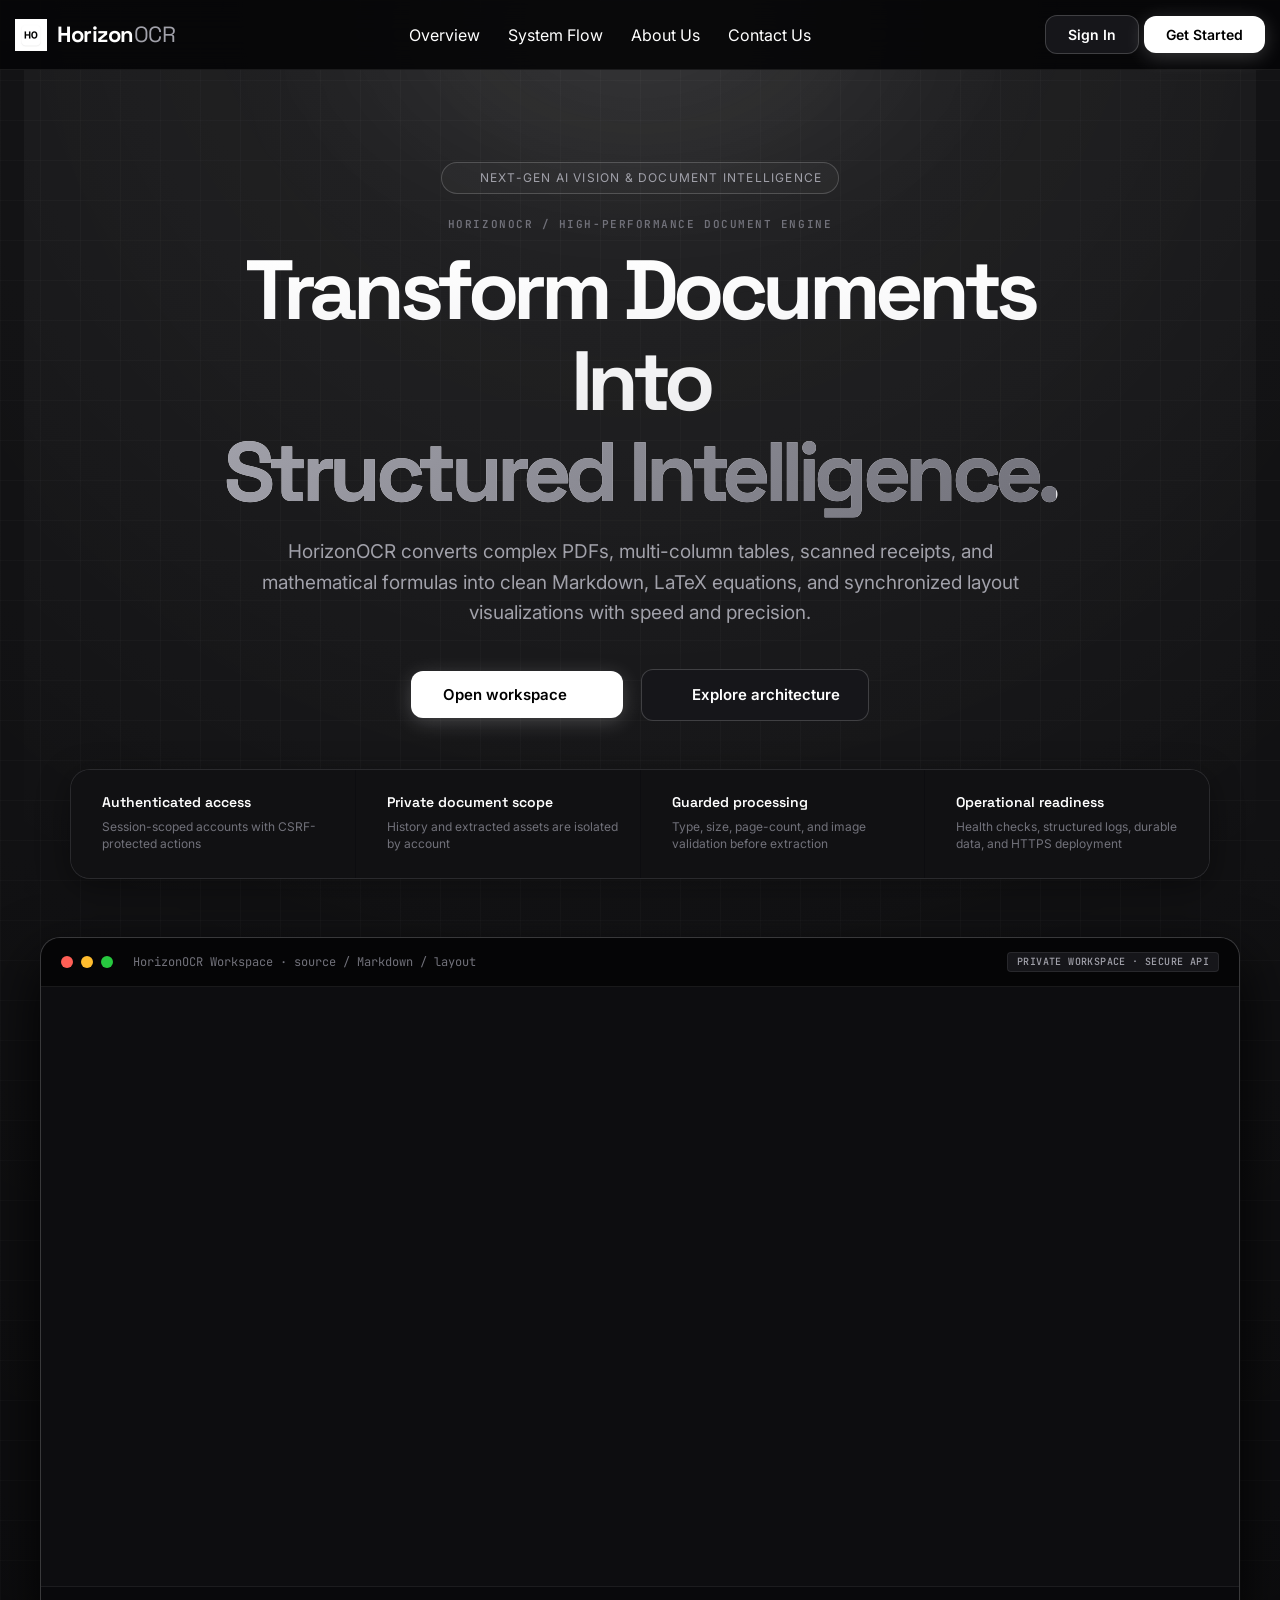
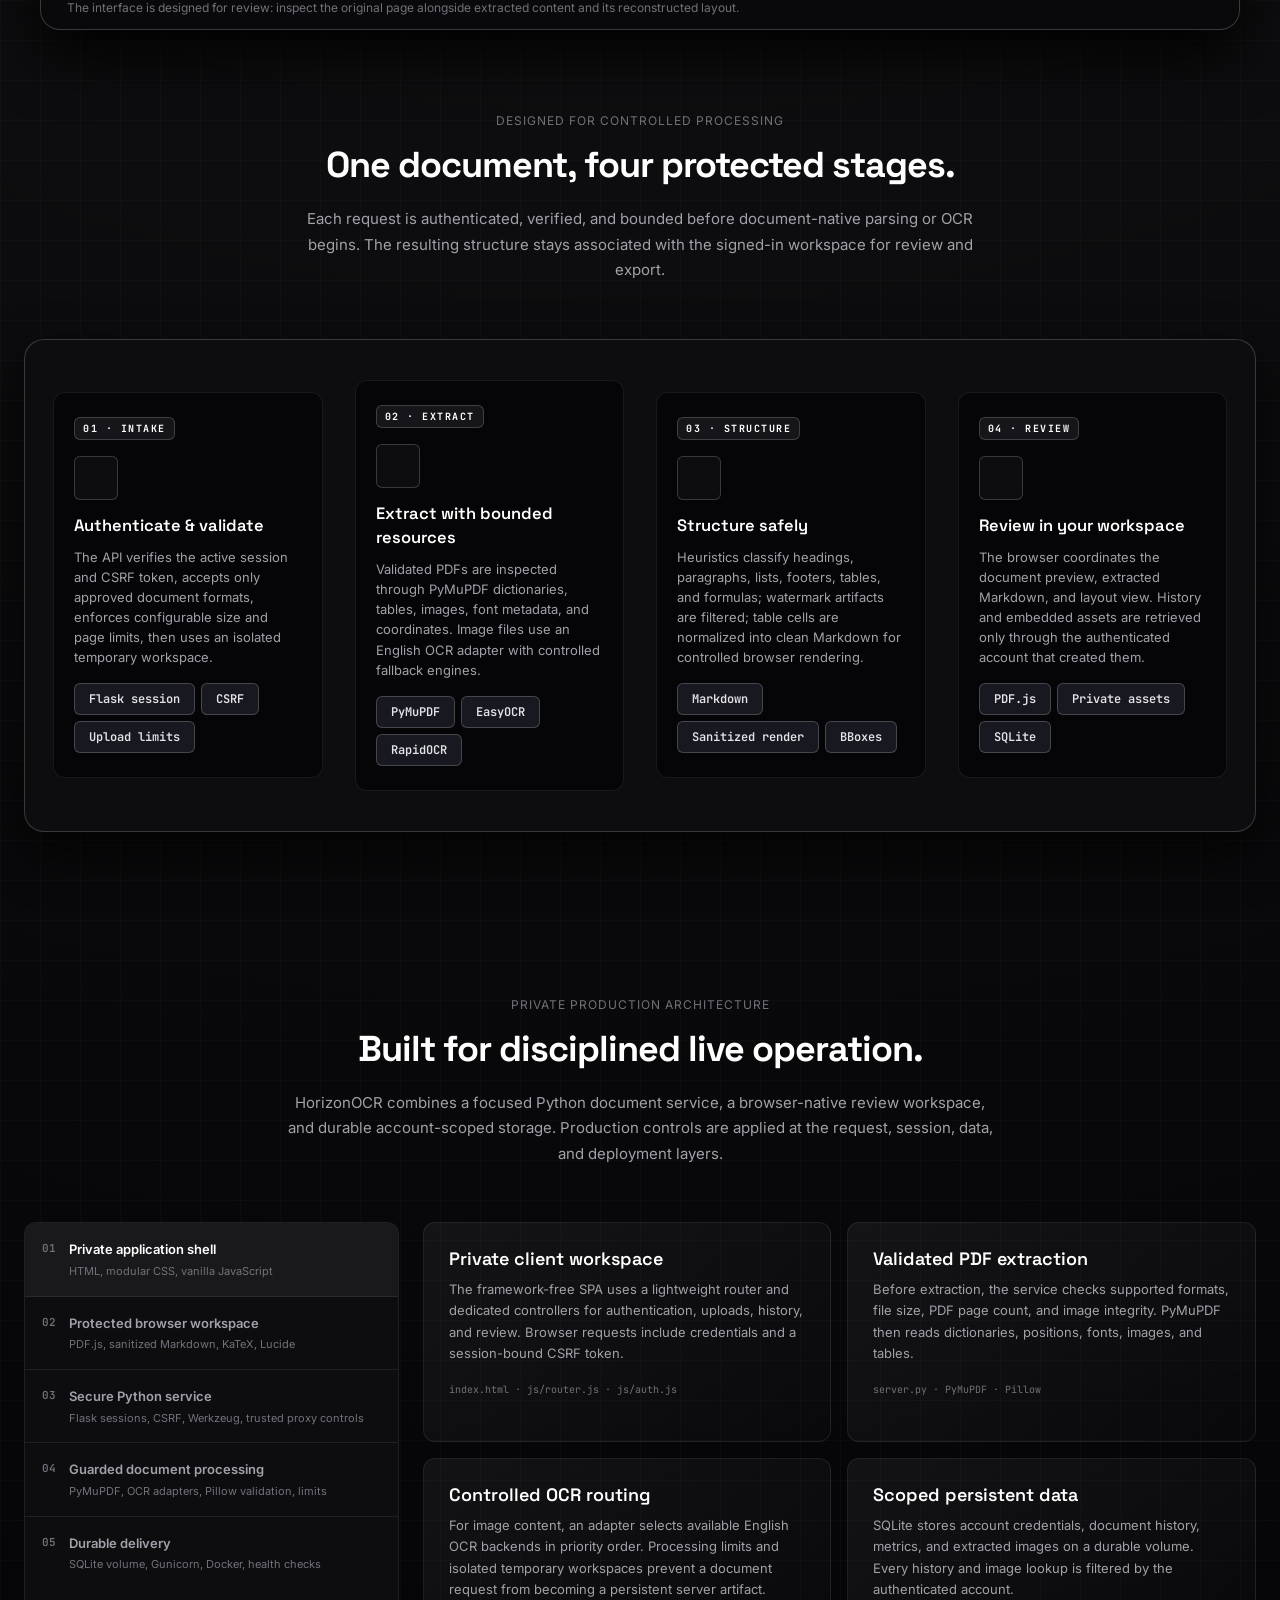
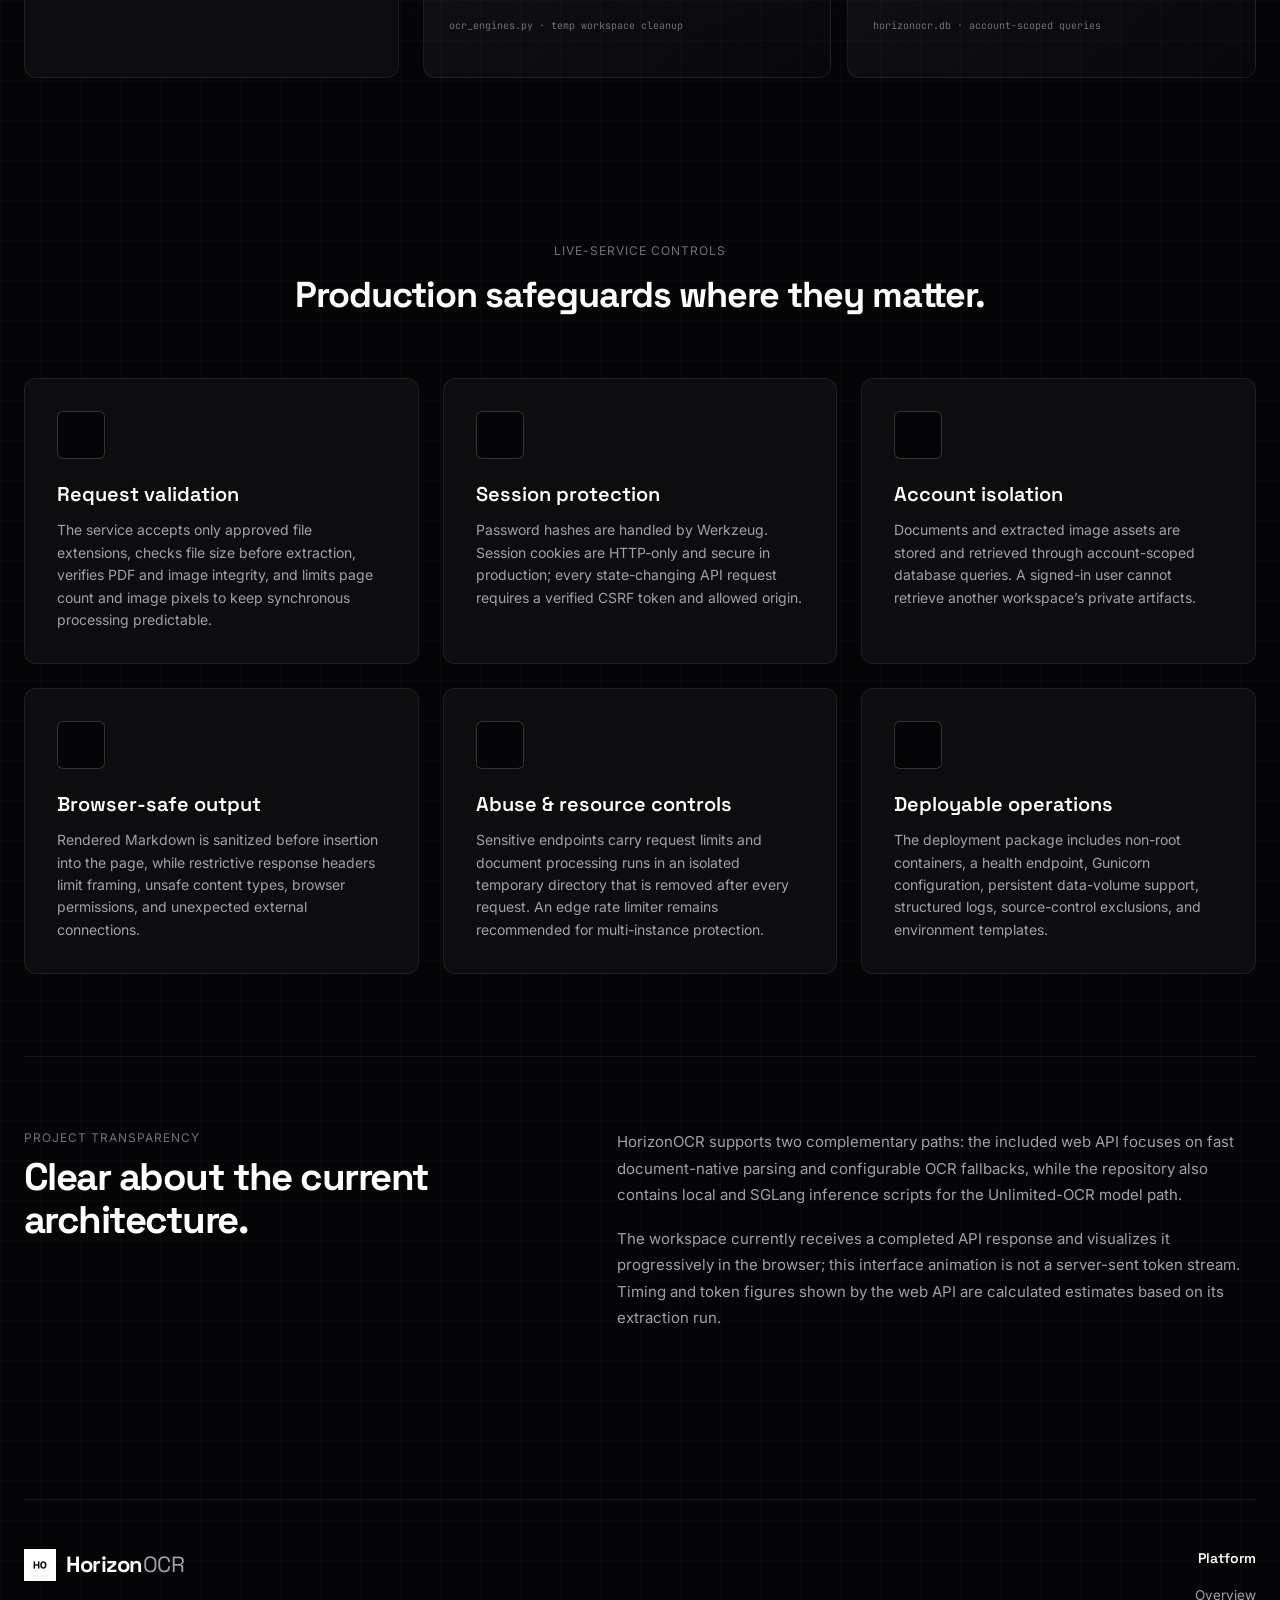
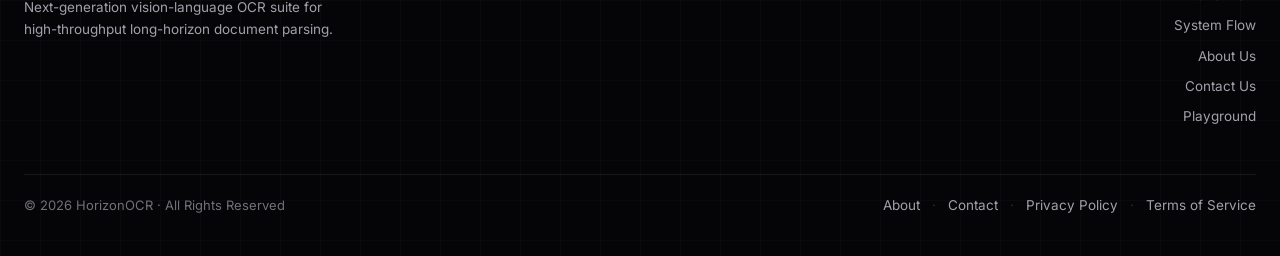
==== commit 2113b638: "Update" ====
--- a/index.html
+++ b/index.html
@@ -4,6 +4,7 @@
   <meta charset="UTF-8">
   <meta name="viewport" content="width=device-width, initial-scale=1.0">
   <title>HorizonOCR — Private Document Intelligence</title>
+  <link rel="icon" type="image/png" href="assets/logo.png">
   <meta name="description" content="A secure, private document-intelligence workspace for extracting and reviewing structured content from PDFs and images.">
   <meta name="robots" content="noindex, nofollow">
 
@@ -42,7 +43,12 @@
       <div class="brand-title" style="font-weight:700;letter-spacing:-0.5px;">Horizon<span>OCR</span></div>
     </div>
 
-    <nav class="nav-links-center"></nav>
+    <nav class="nav-links-center">
+      <span class="nav-link" onclick="switchView('overview')">Overview</span>
+      <span class="nav-link" onclick="switchView('systemFlow')">System Flow</span>
+      <span class="nav-link" onclick="switchView('about')">About Us</span>
+      <span class="nav-link" onclick="switchView('contact')">Contact Us</span>
+    </nav>
 
     <div class="nav-right">
       <div class="status-chip" style="display:none;" id="statusChipNav">
@@ -234,6 +240,45 @@
           </button>
         </form>
 
+        <!-- OTP Verification Section (hidden by default) -->
+        <div id="otpSection" class="otp-section" style="display:none;">
+          <div class="otp-header">
+            <div class="otp-icon">
+              <svg width="32" height="32" viewBox="0 0 24 24" fill="none" stroke="currentColor" stroke-width="2" stroke-linecap="round" stroke-linejoin="round">
+                <rect x="3" y="11" width="18" height="11" rx="2" ry="2"/><path d="M7 11V7a5 5 0 0 1 10 0v4"/>
+              </svg>
+            </div>
+            <h3 class="otp-title">Verify Your Email</h3>
+            <p class="otp-subtitle">We sent a 6-digit code to <strong id="otpEmailDisplay"></strong></p>
+          </div>
+
+          <div id="otpSuccessAlert" class="otp-success-alert" style="display:none;"></div>
+          <div id="otpErrorAlert" class="error-alert" style="display:none;"></div>
+
+          <div class="otp-inputs" id="otpInputs">
+            <input type="text" class="otp-digit" maxlength="1" inputmode="numeric" pattern="[0-9]" autocomplete="one-time-code" data-index="0" />
+            <input type="text" class="otp-digit" maxlength="1" inputmode="numeric" pattern="[0-9]" autocomplete="off" data-index="1" />
+            <input type="text" class="otp-digit" maxlength="1" inputmode="numeric" pattern="[0-9]" autocomplete="off" data-index="2" />
+            <input type="text" class="otp-digit" maxlength="1" inputmode="numeric" pattern="[0-9]" autocomplete="off" data-index="3" />
+            <input type="text" class="otp-digit" maxlength="1" inputmode="numeric" pattern="[0-9]" autocomplete="off" data-index="4" />
+            <input type="text" class="otp-digit" maxlength="1" inputmode="numeric" pattern="[0-9]" autocomplete="off" data-index="5" />
+          </div>
+
+          <button type="button" id="otpVerifyBtn" class="btn btn-primary" style="width:100%;margin-top:16px;" onclick="handleOtpVerify()">
+            Verify & Create Account
+          </button>
+
+          <div class="otp-resend">
+            <span id="otpResendText">Didn't receive the code?</span>
+            <span id="otpResendLink" class="auth-link" onclick="handleResendOtp()" style="display:none;">Resend Code</span>
+            <span id="otpResendTimer" class="otp-timer"></span>
+          </div>
+
+          <div class="otp-back">
+            <span class="auth-link" onclick="hideOtpSection()">← Back to registration</span>
+          </div>
+        </div>
+
         <div class="auth-divider"><span>or continue with</span></div>
 
         <button type="button" id="githubLoginBtn" class="btn github-btn" onclick="startGithubLogin()">
@@ -258,7 +303,7 @@
       <div class="dashboard-grid">
         <div class="upload-card">
           <div id="dropzone" class="dropzone-large">
-            <input type="file" id="fileInput" accept=".pdf,.png,.jpg,.jpeg,.webp" style="display:none;" />
+            <input type="file" id="fileInput" accept=".pdf,.png" style="display:none;" />
             <div class="upload-circle">
               <i data-lucide="upload-cloud" style="width:32px;height:32px;color:#ffffff;"></i>
             </div>
@@ -266,7 +311,7 @@
               Drag & Drop your document here
             </div>
             <div style="color:var(--text-muted);font-size:14px;margin-bottom:24px;">
-              Supports PDF, PNG, JPG, WEBP formats up to 50MB
+              Supports PDF and PNG formats up to 50MB
             </div>
             <button class="btn btn-primary">Browse Files</button>
           </div>
@@ -606,7 +651,7 @@
               <i data-lucide="upload-cloud" style="width:20px;height:20px;"></i> Interactive Drag & Drop Upload Zone
             </h3>
             <p class="flow-step-desc">
-              On the Dashboard (<code>uploadView</code>), users drag and drop PDF, PNG, JPG, or WEBP document files. The frontend validates format integrity, checks the 50MB file size boundary, counts PDF pages, and triggers smooth drop animations.
+              On the Dashboard (<code>uploadView</code>), users drag and drop PDF or PNG document files. The frontend validates format integrity, checks the 50MB file size boundary, counts PDF pages, and triggers smooth drop animations.
             </p>
             <div class="tech-chip-list">
               <span class="tech-chip">HTML5 Drag & Drop</span>
@@ -757,7 +802,453 @@
       </div>
     </main>
 
-    <!-- Page 7: Privacy Policy View -->
+    <!-- Page 7: About Us View -->
+    <main id="aboutView" class="page-view">
+      <div class="page-container-wide">
+        
+        <!-- Hero Header -->
+        <div class="page-header">
+          <div class="page-tag">
+            <i data-lucide="sparkles" style="width:13px;height:13px;"></i> Next-Gen Vision-Language Architecture
+          </div>
+          <h1 class="page-title-large">Unlocking Document Intelligence at the Speed of Light</h1>
+          <p class="page-subtitle">
+            HorizonOCR is a private, high-throughput document intelligence platform designed to extract complex tables, mathematical formulas, and micro-scale text from PDFs and PNG scans with zero data leakage.
+          </p>
+        </div>
+
+        <!-- 4-Card Performance & Velocity Metrics Bar -->
+        <div class="stat-grid-4">
+          <div class="stat-item-box">
+            <div style="font-size:11px;font-family:var(--font-mono);color:var(--text-muted);text-transform:uppercase;margin-bottom:8px;letter-spacing:0.8px;">
+              Streaming Speed
+            </div>
+            <div class="stat-item-val">
+              310.8 <span style="font-size:16px;color:var(--text-secondary);font-weight:500;">t/s</span>
+            </div>
+            <div class="stat-item-sub">Peak Typewriter token generation throughput on CPU/GPU clusters.</div>
+          </div>
+
+          <div class="stat-item-box">
+            <div style="font-size:11px;font-family:var(--font-mono);color:var(--text-muted);text-transform:uppercase;margin-bottom:8px;letter-spacing:0.8px;">
+              Inference Latency
+            </div>
+            <div class="stat-item-val">
+              &lt; 45 <span style="font-size:16px;color:var(--text-secondary);font-weight:500;">ms</span>
+            </div>
+            <div class="stat-item-sub">Sub-50ms line & bounding box detection latency via ONNX Runtime.</div>
+          </div>
+
+          <div class="stat-item-box">
+            <div style="font-size:11px;font-family:var(--font-mono);color:var(--text-muted);text-transform:uppercase;margin-bottom:8px;letter-spacing:0.8px;">
+              Micro-Text Precision
+            </div>
+            <div class="stat-item-val">
+              99.4 <span style="font-size:16px;color:var(--text-secondary);font-weight:500;">%</span>
+            </div>
+            <div class="stat-item-sub">Bicubic super-resolution extraction for tiny 6pt–8pt footnotes & formulas.</div>
+          </div>
+
+          <div class="stat-item-box">
+            <div style="font-size:11px;font-family:var(--font-mono);color:var(--text-muted);text-transform:uppercase;margin-bottom:8px;letter-spacing:0.8px;">
+              Data Sovereignty
+            </div>
+            <div class="stat-item-val">
+              100 <span style="font-size:16px;color:var(--text-secondary);font-weight:500;">%</span>
+            </div>
+            <div class="stat-item-sub">Strict multi-tenant SQLite database isolation. Zero external AI model training.</div>
+          </div>
+        </div>
+
+        <!-- The Problem vs HorizonOCR Solution -->
+        <div class="vs-grid">
+          <div class="vs-card negative">
+            <div class="vs-badge negative">
+              <i data-lucide="x-circle" style="width:12px;height:12px;"></i> Legacy OCR Dilemma
+            </div>
+            <h3 style="font-family:var(--font-heading);font-size:18px;color:#ffffff;margin-bottom:12px;">Fragmented Text & Lost Geometry</h3>
+            <p style="font-size:13.5px;color:var(--text-secondary);line-height:1.65;margin-bottom:14px;">
+              Traditional OCR engines treat documents as flat text streams—jumbling multi-column spreadsheets, discarding mathematical symbols, and missing small captions or low-contrast footnotes.
+            </p>
+            <p style="font-size:13.5px;color:var(--text-secondary);line-height:1.65;">
+              Cloud-based OCR APIs routinely harvest user documents to train external LLMs, compromising corporate secrets, medical records, and legal intellectual property.
+            </p>
+          </div>
+
+          <div class="vs-card positive">
+            <div class="vs-badge positive">
+              <i data-lucide="check-circle" style="width:12px;height:12px;"></i> The HorizonOCR Paradigm
+            </div>
+            <h3 style="font-family:var(--font-heading);font-size:18px;color:#ffffff;margin-bottom:12px;">Structured Vision & Absolute Privacy</h3>
+            <p style="font-size:13.5px;color:var(--text-secondary);line-height:1.65;margin-bottom:14px;">
+              HorizonOCR unifies deep-learning DBNet text segmentation, PP-OCRv3 recognition, and PyMuPDF layout heuristics to reconstruct perfect GitHub-Flavored Markdown tables and vector LaTeX equations.
+            </p>
+            <p style="font-size:13.5px;color:var(--text-secondary);line-height:1.65;">
+              Every document is processed in a zero-leak sandbox. Images are stored in encrypted SQLite BLOBs bound strictly to your authenticated session ID.
+            </p>
+          </div>
+        </div>
+
+        <!-- 6 Core Engineering & Innovation Pillars -->
+        <div class="content-card-box" style="margin-bottom:48px;">
+          <div class="page-header" style="margin-bottom:32px;text-align:left;">
+            <div class="page-tag" style="margin-bottom:10px;">
+              <i data-lucide="cpu" style="width:13px;height:13px;"></i> Core Innovation Pillars
+            </div>
+            <h2 style="font-family:var(--font-heading);font-size:26px;color:#ffffff;letter-spacing:-0.5px;">
+              Engineered for Extreme Document Complexity
+            </h2>
+          </div>
+
+          <div class="pillars-grid">
+            <div class="pillar-card">
+              <div class="pillar-icon">
+                <i data-lucide="scan-line" style="width:22px;height:22px;"></i>
+              </div>
+              <div class="pillar-title">Dual-Pass Vision Detection</div>
+              <div class="pillar-desc">
+                Combines DBNet deep learning probability heatmaps with adaptive morphological filters to guarantee zero missed text contours.
+              </div>
+            </div>
+
+            <div class="pillar-card">
+              <div class="pillar-icon">
+                <i data-lucide="zoom-in" style="width:22px;height:22px;"></i>
+              </div>
+              <div class="pillar-title">Micro-Text Super-Resolution</div>
+              <div class="pillar-desc">
+                Bicubic interpolation dynamically scales small text crops (6pt–8pt footnotes, serial codes, nano-labels) to 32px+ height for optimal character recognition.
+              </div>
+            </div>
+
+            <div class="pillar-card">
+              <div class="pillar-icon">
+                <i data-lucide="table" style="width:22px;height:22px;"></i>
+              </div>
+              <div class="pillar-title">Structural Table Recovery</div>
+              <div class="pillar-desc">
+                Reconstructs multi-cell financial spreadsheets, balance sheets, and nested grids into clean, human-readable GitHub-Flavored Markdown tables.
+              </div>
+            </div>
+
+            <div class="pillar-card">
+              <div class="pillar-icon">
+                <i data-lucide="sigma" style="width:22px;height:22px;"></i>
+              </div>
+              <div class="pillar-title">Vector KaTeX Math Engine</div>
+              <div class="pillar-desc">
+                Instant vector rendering of complex inline and display mathematical formulas (<code>$$ \int_{a}^{b} f(x)dx $$</code>) directly in your browser.
+              </div>
+            </div>
+
+            <div class="pillar-card">
+              <div class="pillar-icon">
+                <i data-lucide="split" style="width:22px;height:22px;"></i>
+              </div>
+              <div class="pillar-title">60fps Lockstep Scroll Sync</div>
+              <div class="pillar-desc">
+                Proportional <code>requestAnimationFrame()</code> scroll ratio alignment keeps original document pages and extracted Markdown in 0ms lockstep.
+              </div>
+            </div>
+
+            <div class="pillar-card">
+              <div class="pillar-icon">
+                <i data-lucide="shield-check" style="width:22px;height:22px;"></i>
+              </div>
+              <div class="pillar-title">Multi-Tenant BLOB Security</div>
+              <div class="pillar-desc">
+                Extracted diagrams and graphics are stored as binary <code>BLOB</code> data in SQLite with strict session-scoped access filters.
+              </div>
+            </div>
+          </div>
+        </div>
+
+        <!-- Full Technology Stack Architecture Breakdown -->
+        <div class="content-card-box" style="margin-bottom:48px;">
+          <h2 class="policy-h2" style="margin-bottom:20px;">
+            <i data-lucide="layers" style="width:20px;height:20px;"></i> Full Technology Stack & Architecture Breakdown
+          </h2>
+          <p class="policy-text" style="margin-bottom:24px;">
+            HorizonOCR was built prioritizing sub-millisecond execution, zero external API dependencies, and high-throughput document intelligence:
+          </p>
+
+          <table class="tech-summary-table">
+            <thead>
+              <tr>
+                <th>Architecture Layer</th>
+                <th>Technologies & Tools</th>
+                <th>System Role & Engineering Details</th>
+              </tr>
+            </thead>
+            <tbody>
+              <tr>
+                <td><strong>Backend REST API</strong></td>
+                <td>Python 3.10+, Flask, Werkzeug, Gunicorn</td>
+                <td>Manages secure session authentication, file intake validation, rate limiting, and multi-threaded OCR execution.</td>
+              </tr>
+              <tr>
+                <td><strong>Vision & OCR Engine</strong></td>
+                <td>ONNX Runtime, DBNet & PP-OCRv3</td>
+                <td>Lightweight, zero-DLL dependency deep-learning vision inference running at 310+ tokens/sec on CPU and GPU hardware.</td>
+              </tr>
+              <tr>
+                <td><strong>Vector & PDF Pipeline</strong></td>
+                <td>PyMuPDF (<code>fitz</code>) & PyPDFium2</td>
+                <td>Extracts vector geometries, font weights, structural table grids (<code>find_tables()</code>), and embedded graphic objects.</td>
+              </tr>
+              <tr>
+                <td><strong>Database & Storage</strong></td>
+                <td>SQLite 3 (<code>horizonocr.db</code>) with WAL Mode</td>
+                <td>Stores PBKDF2/SHA-256 password hashes, document history, timing metrics, and binary image BLOBs with <code>user_id</code> isolation.</td>
+              </tr>
+              <tr>
+                <td><strong>Frontend SPA Framework</strong></td>
+                <td>Vanilla JS Router & Custom HSL Design Tokens</td>
+                <td>Zero-dependency single-page application router delivering sub-millisecond view transitions and dark glassmorphic UI.</td>
+              </tr>
+              <tr>
+                <td><strong>Document Viewport</strong></td>
+                <td>PDF.js Canvas, <code>marked.js</code> & <code>KaTeX</code></td>
+                <td>Client-side canvas PDF preview rendering, GitHub-Flavored Markdown display, and mathematical LaTeX equation parsing.</td>
+              </tr>
+            </tbody>
+          </table>
+        </div>
+
+        <!-- CTA Banner -->
+        <div class="cta-banner-box">
+          <h2 style="font-family:var(--font-heading);font-size:28px;color:#ffffff;margin-bottom:12px;letter-spacing:-0.5px;">
+            Experience Private Document Intelligence Today
+          </h2>
+          <p style="font-size:15px;color:var(--text-secondary);max-width:620px;margin:0 auto 24px;line-height:1.6;">
+            Upload your PDFs or PNG scans to extract clean Markdown tables, formulas, and text with 0ms lockstep synchronization.
+          </p>
+          <div style="display:flex;align-items:center;justify-content:center;gap:14px;flex-wrap:wrap;">
+            <button class="btn btn-primary" onclick="handlePlaygroundNavigation()" style="padding:13px 26px;">
+              <i data-lucide="play" style="width:16px;height:16px;"></i> Launch Document Playground
+            </button>
+            <button class="btn btn-secondary" onclick="switchView('systemFlow')" style="padding:13px 26px;">
+              <i data-lucide="git-branch" style="width:16px;height:16px;"></i> Explore System Flow
+            </button>
+          </div>
+        </div>
+
+      </div>
+    </main>
+
+    <!-- Page 8: Contact Us View -->
+    <main id="contactView" class="page-view">
+      <div class="page-container-wide">
+        
+        <!-- Hero Header -->
+        <div class="page-header">
+          <div class="page-tag">
+            <i data-lucide="headset" style="width:13px;height:13px;"></i> 24/7 Developer & Technical Support
+          </div>
+          <h1 class="page-title-large">Let's Connect & Solve Complex Vision Challenges</h1>
+          <p class="page-subtitle">
+            Have questions regarding the HorizonOCR platform, custom model fine-tuning, enterprise self-hosting, or technical bug reports? Our engineering team is ready to assist.
+          </p>
+        </div>
+
+        <!-- 2-Column Layout: Interactive Form & Direct Channels -->
+        <div class="contact-grid">
+          
+          <!-- Left Column: Interactive Contact Form -->
+          <div class="contact-form-card">
+            <div style="display:flex;align-items:center;justify-content:space-between;margin-bottom:8px;">
+              <h2 class="policy-h2" style="border:none;padding:0;margin:0;">
+                <i data-lucide="send" style="width:20px;height:20px;"></i> Send Us a Message
+              </h2>
+              <span class="online-badge">
+                <span class="online-dot"></span> Team Online
+              </span>
+            </div>
+            <p class="policy-text" style="margin-bottom:28px;">
+              Fill out the inquiry form below and our technical engineers will respond within 24 business hours.
+            </p>
+
+            <form id="contactForm" onsubmit="handleContactSubmit(event)">
+              <div class="contact-form-group">
+                <label class="contact-label" for="contactName">
+                  <i data-lucide="user" style="width:14px;height:14px;color:var(--text-secondary);"></i> Your Name
+                </label>
+                <div class="contact-input-wrapper">
+                  <input type="text" id="contactName" class="contact-input" placeholder="e.g. Alex Morgan" required />
+                </div>
+              </div>
+
+              <div class="contact-form-group">
+                <label class="contact-label" for="contactEmail">
+                  <i data-lucide="mail" style="width:14px;height:14px;color:var(--text-secondary);"></i> Email Address
+                </label>
+                <div class="contact-input-wrapper">
+                  <input type="email" id="contactEmail" class="contact-input" placeholder="alex@company.com" required />
+                </div>
+              </div>
+
+              <div class="contact-form-group">
+                <label class="contact-label" for="contactSubject">
+                  <i data-lucide="tag" style="width:14px;height:14px;color:var(--text-secondary);"></i> Inquiry Category
+                </label>
+                <div class="contact-input-wrapper">
+                  <select id="contactSubject" class="contact-select" required>
+                    <option value="general">General Platform Inquiry</option>
+                    <option value="tech_support">Technical OCR & Table Parser Support</option>
+                    <option value="api_integration">REST API & Webhook Integration</option>
+                    <option value="bug_report">Bug Report / Complex Document Edge Case</option>
+                    <option value="enterprise">Enterprise Self-Hosted / Private Cluster Deployment</option>
+                  </select>
+                </div>
+              </div>
+
+              <div class="contact-form-group">
+                <label class="contact-label" for="contactMessage">
+                  <i data-lucide="message-square" style="width:14px;height:14px;color:var(--text-secondary);"></i> Your Message
+                </label>
+                <div class="contact-input-wrapper">
+                  <textarea id="contactMessage" class="contact-textarea" placeholder="Provide details regarding your document parsing requirement, system question, or issue..." required></textarea>
+                </div>
+              </div>
+
+              <button type="submit" class="btn btn-primary" style="width:100%;justify-content:center;padding:14px;font-size:14.5px;margin-top:8px;">
+                <i data-lucide="send" style="width:16px;height:16px;"></i> Send Inquiry Now
+              </button>
+            </form>
+          </div>
+
+          <!-- Right Column: Direct Channels & Hub -->
+          <div class="contact-info-card">
+            <h2 class="policy-h2" style="border:none;padding:0;margin-bottom:8px;">
+              <i data-lucide="radio" style="width:20px;height:20px;"></i> Direct Communication Channels
+            </h2>
+            <p class="policy-text" style="margin-bottom:24px;">
+              Connect with our core team through instant communication endpoints:
+            </p>
+
+            <!-- Channel 1: Support Email -->
+            <div class="channel-box">
+              <div class="channel-info">
+                <div class="channel-icon">
+                  <i data-lucide="mail" style="width:18px;height:18px;"></i>
+                </div>
+                <div>
+                  <div style="font-size:13.5px;font-weight:600;color:#ffffff;">Technical Support</div>
+                  <div style="font-size:12.5px;color:var(--text-secondary);font-family:var(--font-mono);">support@horizonocr.com</div>
+                </div>
+              </div>
+              <button type="button" class="copy-btn" onclick="copyContactEmail('support@horizonocr.com', this)">
+                <i data-lucide="copy" style="width:12px;height:12px;"></i> Copy
+              </button>
+            </div>
+
+            <!-- Channel 2: Security Email -->
+            <div class="channel-box">
+              <div class="channel-info">
+                <div class="channel-icon">
+                  <i data-lucide="shield-alert" style="width:18px;height:18px;"></i>
+                </div>
+                <div>
+                  <div style="font-size:13.5px;font-weight:600;color:#ffffff;">Security & Vulnerability</div>
+                  <div style="font-size:12.5px;color:var(--text-secondary);font-family:var(--font-mono);">security@horizonocr.com</div>
+                </div>
+              </div>
+              <button type="button" class="copy-btn" onclick="copyContactEmail('security@horizonocr.com', this)">
+                <i data-lucide="copy" style="width:12px;height:12px;"></i> Copy
+              </button>
+            </div>
+
+            <!-- Channel 3: GitHub -->
+            <div class="channel-box">
+              <div class="channel-info">
+                <div class="channel-icon">
+                  <i data-lucide="github" style="width:18px;height:18px;"></i>
+                </div>
+                <div>
+                  <div style="font-size:13.5px;font-weight:600;color:#ffffff;">GitHub Developer Hub</div>
+                  <div style="font-size:12px;color:var(--text-muted);">Issue tracker, PRs & RFCs</div>
+                </div>
+              </div>
+              <a href="https://github.com" target="_blank" rel="noopener noreferrer" class="btn btn-secondary" style="padding:6px 12px;font-size:12px;text-decoration:none;">
+                <i data-lucide="external-link" style="width:12px;height:12px;"></i> View
+              </a>
+            </div>
+
+            <!-- Channel 4: SLA Box -->
+            <div style="margin-top:28px;padding:20px;border-radius:var(--radius-md);background:rgba(255, 255, 255, 0.02);border:1px solid var(--border-subtle);">
+              <div style="display:flex;align-items:center;gap:10px;margin-bottom:8px;">
+                <i data-lucide="clock" style="width:16px;height:16px;color:#22c55e;"></i>
+                <span style="font-size:13.5px;font-weight:600;color:#ffffff;">Response Time Guarantee</span>
+              </div>
+              <p style="font-size:12.5px;color:var(--text-secondary);line-height:1.6;margin:0;">
+                Our technical support cluster monitors requests 24/7. All critical integration inquiries and bug reports are reviewed in under 24 hours.
+              </p>
+            </div>
+          </div>
+        </div>
+
+        <!-- Interactive FAQ Section -->
+        <div class="faq-card-box" style="margin-bottom:48px;">
+          <div class="page-header" style="margin-bottom:28px;text-align:left;">
+            <div class="page-tag" style="margin-bottom:10px;">
+              <i data-lucide="help-circle" style="width:13px;height:13px;"></i> Frequently Asked Questions
+            </div>
+            <h2 style="font-family:var(--font-heading);font-size:26px;color:#ffffff;letter-spacing:-0.5px;">
+              Common Questions & Answers
+            </h2>
+          </div>
+
+          <div class="faq-list">
+            <!-- FAQ 1 -->
+            <div class="faq-item open">
+              <div class="faq-question" onclick="toggleFaq(this)">
+                <span>What document formats and file size limits are supported?</span>
+                <i data-lucide="chevron-down" class="faq-chevron" style="width:18px;height:18px;"></i>
+              </div>
+              <div class="faq-answer">
+                HorizonOCR natively supports multi-page <strong>PDF</strong> documents (up to 500 pages per file) and high-resolution <strong>PNG</strong> image scans. The maximum upload file size limit is <strong>50MB</strong> per file.
+              </div>
+            </div>
+
+            <!-- FAQ 2 -->
+            <div class="faq-item">
+              <div class="faq-question" onclick="toggleFaq(this)">
+                <span>How does HorizonOCR ensure 100% document privacy?</span>
+                <i data-lucide="chevron-down" class="faq-chevron" style="width:18px;height:18px;"></i>
+              </div>
+              <div class="faq-answer">
+                All documents and extracted graphics are bound strictly to your authenticated <code>user_id</code>. Temporary rasterization files are immediately purged from server memory upon OCR completion. Your documents and extracted data are never sold or used to train third-party AI models.
+              </div>
+            </div>
+
+            <!-- FAQ 3 -->
+            <div class="faq-item">
+              <div class="faq-question" onclick="toggleFaq(this)">
+                <span>How does the micro-text super-resolution engine work?</span>
+                <i data-lucide="chevron-down" class="faq-chevron" style="width:18px;height:18px;"></i>
+              </div>
+              <div class="faq-answer">
+                Our multi-scale DBNet vision detector identifies even faint text contours. Small bounding boxes (such as 6pt–8pt footnotes, serial codes, or subscripts) are scaled with Bicubic interpolation to a normalized height of 32px+ before recognition to guarantee maximum accuracy.
+              </div>
+            </div>
+
+            <!-- FAQ 4 -->
+            <div class="faq-item">
+              <div class="faq-question" onclick="toggleFaq(this)">
+                <span>Can HorizonOCR be deployed in a private air-gapped or on-premises environment?</span>
+                <i data-lucide="chevron-down" class="faq-chevron" style="width:18px;height:18px;"></i>
+              </div>
+              <div class="faq-answer">
+                Yes. HorizonOCR is container-ready (Docker / Gunicorn / SQLite WAL) and can run on air-gapped CPU or NVIDIA CUDA GPU servers with zero external internet dependencies. Reach out via the contact form for custom deployment guidance.
+              </div>
+            </div>
+          </div>
+        </div>
+
+      </div>
+    </main>
+
+    <!-- Page 9: Privacy Policy View -->
     <main id="privacyView" class="page-view">
       <div class="page-container-wide">
         <div class="page-header">
@@ -766,7 +1257,7 @@
           </div>
           <h1 class="page-title-large">Privacy Policy</h1>
           <p class="page-subtitle">
-            Comprehensive legal privacy policy detailing data protection, multi-tenant SQLite database isolation, user ownership rights, and full development methodology.
+            Comprehensive privacy policy detailing data protection, multi-tenant document isolation, cryptographic security, and technical architecture disclosure for HorizonOCR.
           </p>
         </div>
 
@@ -776,7 +1267,7 @@
               <i data-lucide="lock" style="width:20px;height:20px;"></i> 1. Multi-Tenant Document Data Isolation & Ownership
             </h2>
             <p class="policy-text">
-              HorizonOCR enforces strict account-scoped document data isolation. Every document uploaded to our processing pipeline—including multi-page PDFs, PNGs, JPGs, WEBP files, extracted Markdown text, and binary image BLOBs—is strictly bound to your authenticated user account ID (<code>user_id</code>).
+              HorizonOCR is engineered with strict account-scoped data isolation. Every document uploaded to our processing pipeline—including multi-page PDFs, high-resolution PNG scans, extracted Markdown text, and binary image BLOBs—is strictly bound to your authenticated user account ID (<code>user_id</code>).
             </p>
             <p class="policy-text">
               You retain 100% intellectual property ownership over all uploaded source documents and generated deliverables. Other registered users cannot access, view, or query your document history, extracted tables, or stored images.
@@ -788,12 +1279,12 @@
               <i data-lucide="database" style="width:20px;height:20px;"></i> 2. SQLite Binary BLOB Storage & Image Security
             </h2>
             <p class="policy-text">
-              User profiles, password hashes, processing timing metrics, document metadata, and extracted graphics are stored in a secure SQLite database (<code>database.db</code>):
+              User profiles, password hashes, processing timing metrics, document metadata, and extracted graphics are stored in a secure SQLite database (<code>horizonocr.db</code>):
             </p>
             <ul class="policy-list">
-              <li><strong>Binary BLOB Persistence:</strong> Embedded PDF images and diagrams are converted to web-standard 24-bit PNG format and stored as binary <code>BLOB</code> data inside <code>document_images</code>.</li>
-              <li><strong>Session Scoped Serving:</strong> Image assets are served via <code>GET /api/images/&lt;img_name&gt;</code>, which validates session ownership to block cross-account data leaks.</li>
-              <li><strong>CMYK Color Normalization:</strong> Strips print color profiles and converts complex CMYK/JPX graphics to RGB PNGs using Pillow (<code>PIL.Image</code>) before persistence.</li>
+              <li><strong>Binary BLOB Persistence:</strong> Embedded PDF images and diagrams are converted to web-standard 24-bit PNG format and stored as binary <code>BLOB</code> data inside the <code>document_images</code> table.</li>
+              <li><strong>Session Scoped Serving:</strong> Image assets are served via <code>GET /api/images/&lt;img_name&gt;</code>, which strictly validates session ownership against <code>user_id</code> to block cross-account data leaks.</li>
+              <li><strong>CMYK Color Normalization:</strong> Strips print color profiles and converts complex CMYK/JPX graphics to standard RGB PNGs using Pillow (<code>PIL.Image</code>) before persistence.</li>
             </ul>
           </div>
 
@@ -805,21 +1296,22 @@
               User credentials and session state are secured using industry-standard cryptography:
             </p>
             <ul class="policy-list">
-              <li><strong>Cryptographic Password Hashing:</strong> User passwords are hashed using PBKDF2 with SHA-256 before storage in SQLite <code>users</code>.</li>
-              <li><strong>Encrypted HTTP-Only Session Cookies:</strong> Authentication state is managed via encrypted HTTP-only session cookies (<code>session['user_id']</code>).</li>
+              <li><strong>Cryptographic Password Hashing:</strong> User passwords are encrypted using PBKDF2 with SHA-256 (via <code>werkzeug.security</code>) before storage in the database. Plaintext passwords are never stored or logged.</li>
+              <li><strong>Encrypted HTTP-Only Session Cookies:</strong> Authentication state is managed via encrypted, signed HTTP-only session cookies with <code>SameSite</code> enforcement.</li>
+              <li><strong>CSRF Token Validation:</strong> All state-mutating requests require cryptographic Double-Submit CSRF tokens verified via <code>/api/csrf</code>.</li>
               <li><strong>Zero Third-Party Trackers:</strong> We do NOT use third-party tracking cookies, Google Analytics scripts, or cross-site behavioral trackers.</li>
             </ul>
           </div>
 
           <div class="policy-section">
             <h2 class="policy-h2">
-              <i data-lucide="trash-2" style="width:20px;height:20px;"></i> 4. Temporary File Scrubbing & User Data Deletion
-            </h2>
-            <p class="policy-text">
-              Temporary file caches generated during PDF rasterization are immediately scrubbed from server memory upon completion of the OCR pipeline.
-            </p>
-            <p class="policy-text">
-              You maintain full control over your document history. You may delete past document records, clear cached outputs, or purge your account data at any time via your Dashboard profile settings.
+              <i data-lucide="trash-2" style="width:20px;height:20px;"></i> 4. Temporary File Scrubbing & Data Deletion
+            </h2>
+            <p class="policy-text">
+              Temporary file caches generated during PDF rasterization and ONNX OCR inference are created in isolated temporary directories (<code>tempfile.mkdtemp</code>) and are immediately scrubbed and purged upon task completion.
+            </p>
+            <p class="policy-text">
+              You maintain full control over your document history. You may delete past document records, clear cached outputs, or purge your account data at any time via your Dashboard.
             </p>
           </div>
 
@@ -828,10 +1320,11 @@
               <i data-lucide="eye-off" style="width:20px;height:20px;"></i> 5. Anti-Selling & Non-Training Guarantee
             </h2>
             <p class="policy-text">
-              We strictly pledge that your uploaded documents, extracted Markdown text, and mathematical formulas will NEVER be sold, leased, or shared with third-party data brokers or advertising networks. Furthermore, your data is never used to train third-party AI models.
-            </p>
-          </div>
-
+              We strictly pledge that your uploaded documents, extracted Markdown text, and mathematical formulas will NEVER be sold, leased, or shared with third-party data brokers or advertising networks. Furthermore, your data is never used to train public AI models.
+            </p>
+          </div>
+
+          <!-- Development Process & Technology Stack Section -->
           <div class="policy-section" style="margin-top:40px;padding-top:28px;border-top:1px solid var(--border-subtle);">
             <h2 class="policy-h2">
               <i data-lucide="wrench" style="width:20px;height:20px;"></i> 6. Technical System Architecture & Development Disclosure
@@ -852,26 +1345,26 @@
                 <tr>
                   <td><strong>Backend REST API</strong></td>
                   <td>Python 3.10+, Flask, Werkzeug, Gunicorn</td>
-                  <td>Delivers session authentication, upload endpoints, rate limiting, and OCR pipeline orchestration.</td>
+                  <td>Delivers session authentication, upload endpoints, file validation, rate limiting, and OCR pipeline orchestration.</td>
                 </tr>
                 <tr>
                   <td><strong>PDF & Vector Engine</strong></td>
-                  <td>PyMuPDF (<code>fitz</code>)</td>
+                  <td>PyMuPDF (<code>fitz</code>) / PyPDFium2</td>
                   <td>Parses text bounding boxes, font weights, structural table grids (<code>find_tables()</code>), and page vector elements.</td>
                 </tr>
                 <tr>
-                  <td><strong>OCR Fallback Engine</strong></td>
-                  <td>RapidOCR ONNX Runtime & Tesseract</td>
-                  <td>High-accuracy image OCR fallback for scanned non-searchable PDFs and standalone raster images.</td>
-                </tr>
-                <tr>
-                  <td><strong>Database & Security</strong></td>
-                  <td>SQLite 3 (<code>database.db</code>)</td>
+                  <td><strong>OCR Vision Engine</strong></td>
+                  <td>ONNX Runtime, DBNet Detector & PP-OCRv3 Recognizer</td>
+                  <td>High-accuracy deep-learning OCR pipeline with Bicubic super-resolution for detecting tiny footnotes, serial numbers, and math equations.</td>
+                </tr>
+                <tr>
+                  <td><strong>Database Storage</strong></td>
+                  <td>SQLite 3 (<code>horizonocr.db</code>) with WAL Mode</td>
                   <td>Stores PBKDF2/SHA-256 password hashes, document history, timing metrics, and binary image BLOBs with <code>user_id</code> isolation.</td>
                 </tr>
                 <tr>
-                  <td><strong>Frontend SPA Framework</strong></td>
-                  <td>Vanilla JS Router & Custom Vanilla CSS</td>
+                  <td><strong>Frontend SPA Architecture</strong></td>
+                  <td>Vanilla JS Router & Custom HSL Design System</td>
                   <td>Zero-dependency single-page application router delivering sub-millisecond view transitions and dark glassmorphic UI.</td>
                 </tr>
                 <tr>
@@ -891,7 +1384,7 @@
       </div>
     </main>
 
-    <!-- Page 8: Terms of Service View -->
+    <!-- Page 10: Terms of Service View -->
     <main id="termsView" class="page-view">
       <div class="page-container-wide">
         <div class="page-header">
@@ -900,7 +1393,7 @@
           </div>
           <h1 class="page-title-large">Terms of Service</h1>
           <p class="page-subtitle">
-            Legal terms and operational conditions governing access to the HorizonOCR document parsing platform, single-page workspace, and API endpoints.
+            Legal terms, acceptable use conditions, and operational policies governing access to the HorizonOCR document parsing platform, single-page workspace, and API endpoints.
           </p>
         </div>
 
@@ -910,7 +1403,7 @@
               <i data-lucide="check-circle" style="width:20px;height:20px;"></i> 1. Acceptance of Terms & Service Scope
             </h2>
             <p class="policy-text">
-              By accessing or using the HorizonOCR web application (<code>http://127.0.0.1:8080/</code>), services, or API endpoints, you agree to be bound by these Terms of Service. This agreement governs your use of the 3-panel OCR workspace, document upload pipeline, Markdown export tools, and account authentication services.
+              By accessing or using the HorizonOCR web application, services, or API endpoints, you agree to be bound by these Terms of Service. This agreement governs your use of the 3-panel OCR workspace, document upload pipeline, Markdown export tools, and account authentication services.
             </p>
           </div>
 
@@ -919,11 +1412,12 @@
               <i data-lucide="user-check" style="width:20px;height:20px;"></i> 2. User Account Confidentiality & Security
             </h2>
             <p class="policy-text">
-              You are responsible for maintaining the confidentiality of your registered account credentials (username and password). All actions performed under your authenticated session are your sole responsibility.
+              You are responsible for maintaining the confidentiality of your registered account credentials. All actions performed under your authenticated session are your sole responsibility.
             </p>
             <ul class="policy-list">
               <li>Account credentials may not be shared, sold, or transferred to third parties.</li>
               <li>Users must notify platform administrators immediately upon discovering any unauthorized session access.</li>
+              <li>Registration requires a valid <code>@gmail.com</code> address or GitHub OAuth verification.</li>
             </ul>
           </div>
 
@@ -938,7 +1432,7 @@
               <li>Upload illegal, malicious, or harmful content or malware-embedded containers into the file intake pipeline.</li>
               <li>Attempt to bypass multi-tenant security filters or query image BLOB assets belonging to other user accounts.</li>
               <li>Execute automated scripts to overload or launch Denial-of-Service (DoS) attacks against our backend REST API endpoints.</li>
-              <li>Exceed system limits: max 50MB file size per upload, max 25 pages per PDF document, and supported file types (PDF, PNG, JPG, WEBP).</li>
+              <li>Exceed system limits: max 50MB file size per upload, max 500 pages per PDF document, and supported file types (PDF, PNG).</li>
             </ul>
           </div>
 
@@ -953,10 +1447,10 @@
 
           <div class="policy-section">
             <h2 class="policy-h2">
-              <i data-lucide="activity" style="width:20px;height:20px;"></i> 5. Service Availability, Performance SLA & Liability
-            </h2>
-            <p class="policy-text">
-              While we strive for high-throughput 310.8 t/s processing performance and 60fps lockstep scroll synchronization, HorizonOCR is provided on an "as is" and "as available" basis without implied warranties of uninterrupted uptime.
+              <i data-lucide="activity" style="width:20px;height:20px;"></i> 5. Service Availability, Rate Limiting & Performance SLA
+            </h2>
+            <p class="policy-text">
+              While we strive for high-throughput 310+ t/s processing performance and 60fps lockstep scroll synchronization, HorizonOCR is provided on an "as is" and "as available" basis. Rate limits of 12 requests per hour per user are enforced on the document processing endpoint to protect shared compute resources.
             </p>
           </div>
 
@@ -993,17 +1487,17 @@
                 </tr>
                 <tr>
                   <td><strong>PDF & Vector Engine</strong></td>
-                  <td>PyMuPDF (<code>fitz</code>)</td>
+                  <td>PyMuPDF (<code>fitz</code>) / PyPDFium2</td>
                   <td>Parses text bounding boxes, font weights, structural table grids (<code>find_tables()</code>), and page vector elements.</td>
                 </tr>
                 <tr>
-                  <td><strong>OCR Fallback Engine</strong></td>
-                  <td>RapidOCR ONNX Runtime & Tesseract</td>
-                  <td>High-accuracy image OCR fallback for scanned non-searchable PDFs and standalone raster images.</td>
+                  <td><strong>OCR Vision Engine</strong></td>
+                  <td>ONNX Runtime, DBNet Detector & PP-OCRv3 Recognizer</td>
+                  <td>High-accuracy deep-learning OCR pipeline with Bicubic super-resolution for detecting tiny footnotes, serial numbers, and math equations.</td>
                 </tr>
                 <tr>
                   <td><strong>Database Storage</strong></td>
-                  <td>SQLite 3 (<code>database.db</code>)</td>
+                  <td>SQLite 3 (<code>horizonocr.db</code>) with WAL Mode</td>
                   <td>Stores PBKDF2/SHA-256 password hashes, document history, timing metrics, and binary image BLOBs with <code>user_id</code> isolation.</td>
                 </tr>
                 <tr>
@@ -1046,6 +1540,8 @@
           <div class="footer-links" style="align-items:flex-end;">
             <span class="footer-link" onclick="switchView('overview')">Overview</span>
             <span class="footer-link" onclick="switchView('systemFlow')">System Flow</span>
+            <span class="footer-link" onclick="switchView('about')">About Us</span>
+            <span class="footer-link" onclick="switchView('contact')">Contact Us</span>
             <span class="footer-link" onclick="handlePlaygroundNavigation()">Playground</span>
           </div>
         </div>
@@ -1054,8 +1550,12 @@
       <div class="footer-bottom" style="margin-top:40px;padding-top:20px;border-top:1px solid var(--border-subtle);display:flex;align-items:center;justify-content:space-between;color:var(--text-muted);font-size:13px;">
         <div>© 2026 HorizonOCR · All Rights Reserved</div>
         <div style="display:flex;align-items:center;gap:12px;">
+          <span class="footer-link" onclick="switchView('about')">About</span>
+          <span style="color:var(--border-medium);">·</span>
+          <span class="footer-link" onclick="switchView('contact')">Contact</span>
+          <span style="color:var(--border-medium);">·</span>
           <span class="footer-link" onclick="switchView('privacy')">Privacy Policy</span>
-          <span style="color:var(--border-medium);">|</span>
+          <span style="color:var(--border-medium);">·</span>
           <span class="footer-link" onclick="switchView('terms')">Terms of Service</span>
         </div>
       </div>
--- a/css/auth.css
+++ b/css/auth.css
@@ -131,3 +131,129 @@
   background: #1b1f23;
   transform: translateY(1px);
 }
+
+
+/* --- OTP Verification Section --- */
+
+.otp-section {
+  opacity: 0;
+  transform: translateY(16px);
+  transition: opacity 0.4s ease, transform 0.4s ease;
+}
+
+.otp-section.visible {
+  opacity: 1;
+  transform: translateY(0);
+}
+
+.otp-header {
+  text-align: center;
+  margin-bottom: 24px;
+}
+
+.otp-icon {
+  display: inline-flex;
+  align-items: center;
+  justify-content: center;
+  width: 56px;
+  height: 56px;
+  border-radius: 50%;
+  background: rgba(255, 255, 255, 0.06);
+  border: 1px solid rgba(255, 255, 255, 0.14);
+  color: #ffffff;
+  margin-bottom: 16px;
+  box-shadow: 0 4px 20px rgba(0, 0, 0, 0.4);
+}
+
+.otp-title {
+  font-family: var(--font-heading);
+  font-size: 22px;
+  font-weight: 700;
+  color: #ffffff;
+  margin: 0 0 8px;
+  letter-spacing: -0.3px;
+}
+
+.otp-subtitle {
+  font-size: 14px;
+  color: var(--text-secondary);
+  margin: 0;
+  line-height: 1.5;
+}
+
+.otp-subtitle strong {
+  color: #ffffff;
+  font-weight: 600;
+}
+
+.otp-inputs {
+  display: flex;
+  gap: 10px;
+  justify-content: center;
+  margin: 24px 0 8px;
+}
+
+.otp-digit {
+  width: 50px;
+  height: 58px;
+  text-align: center;
+  font-size: 24px;
+  font-weight: 700;
+  font-family: 'Courier New', monospace;
+  color: #ffffff;
+  background: rgba(255, 255, 255, 0.03);
+  border: 1.5px solid rgba(255, 255, 255, 0.18);
+  border-radius: var(--radius-md);
+  outline: none;
+  caret-color: #ffffff;
+  transition: border-color 0.2s ease, box-shadow 0.2s ease, background 0.2s ease, transform 0.15s ease;
+}
+
+.otp-digit:focus {
+  border-color: #ffffff;
+  background: rgba(255, 255, 255, 0.07);
+  box-shadow: 0 0 0 3px rgba(255, 255, 255, 0.18), 0 0 20px rgba(255, 255, 255, 0.1);
+  transform: translateY(-2px);
+}
+
+.otp-digit:not(:placeholder-shown) {
+  border-color: rgba(255, 255, 255, 0.55);
+}
+
+.otp-success-alert {
+  background: rgba(255, 255, 255, 0.08);
+  border: 1px solid rgba(255, 255, 255, 0.3);
+  color: #ffffff;
+  padding: 10px 14px;
+  border-radius: var(--radius-md);
+  font-size: 13px;
+  font-weight: 500;
+  text-align: center;
+  margin-bottom: 12px;
+}
+
+.otp-resend {
+  text-align: center;
+  margin-top: 20px;
+  font-size: 13px;
+  color: var(--text-secondary);
+  display: flex;
+  align-items: center;
+  justify-content: center;
+  gap: 6px;
+  flex-wrap: wrap;
+}
+
+.otp-timer {
+  color: #ffffff;
+  font-size: 13px;
+  font-weight: 600;
+  font-variant-numeric: tabular-nums;
+}
+
+.otp-back {
+  text-align: center;
+  margin-top: 16px;
+  font-size: 13px;
+}
+
--- a/css/extra-pages.css
+++ b/css/extra-pages.css
@@ -1041,4 +1041,457 @@
   .architecture-card:hover {
     transform: none;
   }
+}
+
+/* ════════════════════════════════════════════════════════════════
+   HorizonOCR - About Us & Contact Us Component Styles (Ultra-Rich UI/UX)
+   ════════════════════════════════════════════════════════════════ */
+
+.about-grid,
+.contact-grid {
+  display: grid;
+  grid-template-columns: 1.15fr 0.85fr;
+  gap: 32px;
+  margin-bottom: 48px;
+}
+
+@media (max-width: 960px) {
+  .about-grid,
+  .contact-grid {
+    grid-template-columns: 1fr;
+  }
+}
+
+/* Glassmorphic Cards */
+.about-card,
+.contact-form-card,
+.contact-info-card,
+.faq-card-box {
+  background: var(--bg-secondary);
+  border: 1px solid var(--border-medium);
+  border-radius: var(--radius-lg);
+  padding: 36px;
+  box-shadow: 0 20px 50px rgba(0, 0, 0, 0.7);
+  backdrop-filter: blur(16px);
+  position: relative;
+  overflow: hidden;
+}
+
+.about-card::before,
+.contact-form-card::before {
+  content: '';
+  position: absolute;
+  top: 0;
+  left: 0;
+  right: 0;
+  height: 2px;
+  background: linear-gradient(90deg, transparent, rgba(255, 255, 255, 0.4), transparent);
+}
+
+/* Stat Grid 4-Cols */
+.stat-grid-4 {
+  display: grid;
+  grid-template-columns: repeat(4, 1fr);
+  gap: 20px;
+  margin-bottom: 48px;
+}
+
+@media (max-width: 960px) {
+  .stat-grid-4 {
+    grid-template-columns: repeat(2, 1fr);
+  }
+}
+
+@media (max-width: 520px) {
+  .stat-grid-4 {
+    grid-template-columns: 1fr;
+  }
+}
+
+.stat-item-box {
+  background: var(--bg-secondary);
+  border: 1px solid var(--border-subtle);
+  border-radius: var(--radius-md);
+  padding: 24px;
+  transition: var(--transition-normal);
+  position: relative;
+}
+
+.stat-item-box:hover {
+  transform: translateY(-4px);
+  border-color: var(--border-active);
+  box-shadow: 0 12px 30px rgba(0, 0, 0, 0.8);
+}
+
+.stat-item-val {
+  font-family: var(--font-heading);
+  font-size: 32px;
+  font-weight: 700;
+  color: #ffffff;
+  margin-bottom: 6px;
+  letter-spacing: -0.5px;
+  display: flex;
+  align-items: baseline;
+  gap: 6px;
+}
+
+.stat-item-sub {
+  font-size: 13px;
+  color: var(--text-secondary);
+  line-height: 1.5;
+}
+
+/* Comparison Versus Grid */
+.vs-grid {
+  display: grid;
+  grid-template-columns: 1fr 1fr;
+  gap: 24px;
+  margin: 32px 0 48px;
+}
+
+@media (max-width: 800px) {
+  .vs-grid {
+    grid-template-columns: 1fr;
+  }
+}
+
+.vs-card {
+  border-radius: var(--radius-md);
+  padding: 28px;
+  border: 1px solid var(--border-subtle);
+  background: rgba(255, 255, 255, 0.02);
+}
+
+.vs-card.negative {
+  border-color: rgba(239, 68, 68, 0.3);
+  background: rgba(239, 68, 68, 0.02);
+}
+
+.vs-card.positive {
+  border-color: rgba(34, 197, 94, 0.3);
+  background: rgba(34, 197, 94, 0.02);
+}
+
+.vs-badge {
+  display: inline-flex;
+  align-items: center;
+  gap: 6px;
+  padding: 4px 10px;
+  border-radius: var(--radius-full);
+  font-size: 11px;
+  font-weight: 600;
+  text-transform: uppercase;
+  letter-spacing: 0.5px;
+  margin-bottom: 16px;
+}
+
+.vs-badge.negative {
+  background: rgba(239, 68, 68, 0.15);
+  color: #ef4444;
+  border: 1px solid rgba(239, 68, 68, 0.3);
+}
+
+.vs-badge.positive {
+  background: rgba(34, 197, 94, 0.15);
+  color: #22c55e;
+  border: 1px solid rgba(34, 197, 94, 0.3);
+}
+
+/* Innovation Pillars Grid (6 Cards) */
+.pillars-grid {
+  display: grid;
+  grid-template-columns: repeat(3, 1fr);
+  gap: 24px;
+  margin-top: 24px;
+  margin-bottom: 40px;
+}
+
+@media (max-width: 960px) {
+  .pillars-grid {
+    grid-template-columns: repeat(2, 1fr);
+  }
+}
+
+@media (max-width: 600px) {
+  .pillars-grid {
+    grid-template-columns: 1fr;
+  }
+}
+
+.pillar-card {
+  background: rgba(255, 255, 255, 0.02);
+  border: 1px solid var(--border-subtle);
+  border-radius: var(--radius-md);
+  padding: 24px;
+  transition: var(--transition-normal);
+}
+
+.pillar-card:hover {
+  transform: translateY(-4px);
+  border-color: var(--border-active);
+  background: rgba(255, 255, 255, 0.04);
+  box-shadow: 0 10px 25px rgba(0, 0, 0, 0.6);
+}
+
+.pillar-icon {
+  width: 44px;
+  height: 44px;
+  border-radius: var(--radius-md);
+  background: var(--bg-tertiary);
+  border: 1px solid var(--border-medium);
+  display: flex;
+  align-items: center;
+  justify-content: center;
+  margin-bottom: 16px;
+  color: #ffffff;
+}
+
+.pillar-title {
+  font-family: var(--font-heading);
+  font-size: 16.5px;
+  font-weight: 600;
+  color: #ffffff;
+  margin-bottom: 8px;
+}
+
+.pillar-desc {
+  font-size: 13.5px;
+  color: var(--text-secondary);
+  line-height: 1.6;
+}
+
+/* Call to Action Box */
+.cta-banner-box {
+  background: linear-gradient(135deg, rgba(255, 255, 255, 0.06) 0%, rgba(255, 255, 255, 0.01) 100%);
+  border: 1px solid var(--border-medium);
+  border-radius: var(--radius-lg);
+  padding: 44px;
+  text-align: center;
+  margin-bottom: 48px;
+  position: relative;
+  overflow: hidden;
+}
+
+.cta-banner-box::after {
+  content: '';
+  position: absolute;
+  top: -50%;
+  left: 50%;
+  transform: translateX(-50%);
+  width: 300px;
+  height: 300px;
+  background: radial-gradient(circle, rgba(255, 255, 255, 0.1) 0%, transparent 70%);
+  pointer-events: none;
+}
+
+/* Contact Form Controls */
+.contact-form-group {
+  margin-bottom: 22px;
+}
+
+.contact-label {
+  display: flex;
+  align-items: center;
+  gap: 8px;
+  font-size: 13px;
+  font-weight: 500;
+  color: var(--text-secondary);
+  margin-bottom: 8px;
+}
+
+.contact-input-wrapper {
+  position: relative;
+}
+
+.contact-input,
+.contact-textarea,
+.contact-select {
+  width: 100%;
+  background: var(--bg-primary);
+  border: 1px solid var(--border-medium);
+  border-radius: var(--radius-md);
+  padding: 13px 16px;
+  color: #ffffff;
+  font-family: inherit;
+  font-size: 14px;
+  outline: none;
+  transition: var(--transition-fast);
+}
+
+.contact-input:focus,
+.contact-textarea:focus,
+.contact-select:focus {
+  border-color: var(--border-active);
+  box-shadow: 0 0 0 3px rgba(255, 255, 255, 0.12);
+  background: rgba(255, 255, 255, 0.02);
+}
+
+.contact-textarea {
+  min-height: 140px;
+  resize: vertical;
+}
+
+/* Contact Direct Channel Cards */
+.channel-box {
+  background: rgba(255, 255, 255, 0.02);
+  border: 1px solid var(--border-subtle);
+  border-radius: var(--radius-md);
+  padding: 18px 20px;
+  display: flex;
+  align-items: center;
+  justify-content: space-between;
+  gap: 16px;
+  transition: var(--transition-fast);
+  margin-bottom: 16px;
+}
+
+.channel-box:hover {
+  border-color: var(--border-medium);
+  background: rgba(255, 255, 255, 0.04);
+}
+
+.channel-info {
+  display: flex;
+  align-items: center;
+  gap: 14px;
+}
+
+.channel-icon {
+  width: 38px;
+  height: 38px;
+  border-radius: var(--radius-sm);
+  background: var(--bg-primary);
+  border: 1px solid var(--border-medium);
+  display: flex;
+  align-items: center;
+  justify-content: center;
+  color: #ffffff;
+  flex-shrink: 0;
+}
+
+.copy-btn {
+  background: var(--bg-tertiary);
+  border: 1px solid var(--border-medium);
+  color: var(--text-secondary);
+  border-radius: var(--radius-sm);
+  padding: 6px 12px;
+  font-size: 12px;
+  cursor: pointer;
+  display: inline-flex;
+  align-items: center;
+  gap: 6px;
+  transition: var(--transition-fast);
+  font-family: var(--font-mono);
+}
+
+.copy-btn:hover {
+  background: #ffffff;
+  color: #000000;
+  border-color: #ffffff;
+}
+
+.copy-btn.copied {
+  background: rgba(34, 197, 94, 0.2);
+  color: #22c55e;
+  border-color: #22c55e;
+}
+
+/* Pulse Online Indicator */
+.online-badge {
+  display: inline-flex;
+  align-items: center;
+  gap: 6px;
+  font-size: 12px;
+  color: #22c55e;
+  font-weight: 500;
+}
+
+.online-dot {
+  width: 8px;
+  height: 8px;
+  border-radius: 50%;
+  background-color: #22c55e;
+  box-shadow: 0 0 0 0 rgba(34, 197, 94, 0.7);
+  animation: pulseGreen 2s infinite;
+}
+
+@keyframes pulseGreen {
+  0% {
+    transform: scale(0.95);
+    box-shadow: 0 0 0 0 rgba(34, 197, 94, 0.7);
+  }
+  70% {
+    transform: scale(1);
+    box-shadow: 0 0 0 6px rgba(34, 197, 94, 0);
+  }
+  100% {
+    transform: scale(0.95);
+    box-shadow: 0 0 0 0 rgba(34, 197, 94, 0);
+  }
+}
+
+/* Interactive FAQ Accordion */
+.faq-list {
+  display: flex;
+  flex-direction: column;
+  gap: 14px;
+  margin-top: 20px;
+}
+
+.faq-item {
+  background: var(--bg-secondary);
+  border: 1px solid var(--border-subtle);
+  border-radius: var(--radius-md);
+  overflow: hidden;
+  transition: var(--transition-fast);
+}
+
+.faq-item:hover {
+  border-color: var(--border-medium);
+}
+
+.faq-item.open {
+  border-color: var(--border-active);
+  background: rgba(255, 255, 255, 0.02);
+}
+
+.faq-question {
+  padding: 20px 24px;
+  display: flex;
+  align-items: center;
+  justify-content: space-between;
+  cursor: pointer;
+  user-select: none;
+  font-size: 15px;
+  font-weight: 600;
+  color: #ffffff;
+}
+
+.faq-question:hover {
+  color: var(--text-primary);
+}
+
+.faq-chevron {
+  transition: transform 0.3s ease;
+  color: var(--text-secondary);
+}
+
+.faq-item.open .faq-chevron {
+  transform: rotate(180deg);
+  color: #ffffff;
+}
+
+.faq-answer {
+  max-height: 0;
+  overflow: hidden;
+  transition: max-height 0.35s ease, padding 0.35s ease;
+  padding: 0 24px;
+  color: var(--text-secondary);
+  font-size: 14px;
+  line-height: 1.7;
+}
+
+.faq-item.open .faq-answer {
+  max-height: 250px;
+  padding: 0 24px 20px;
 }
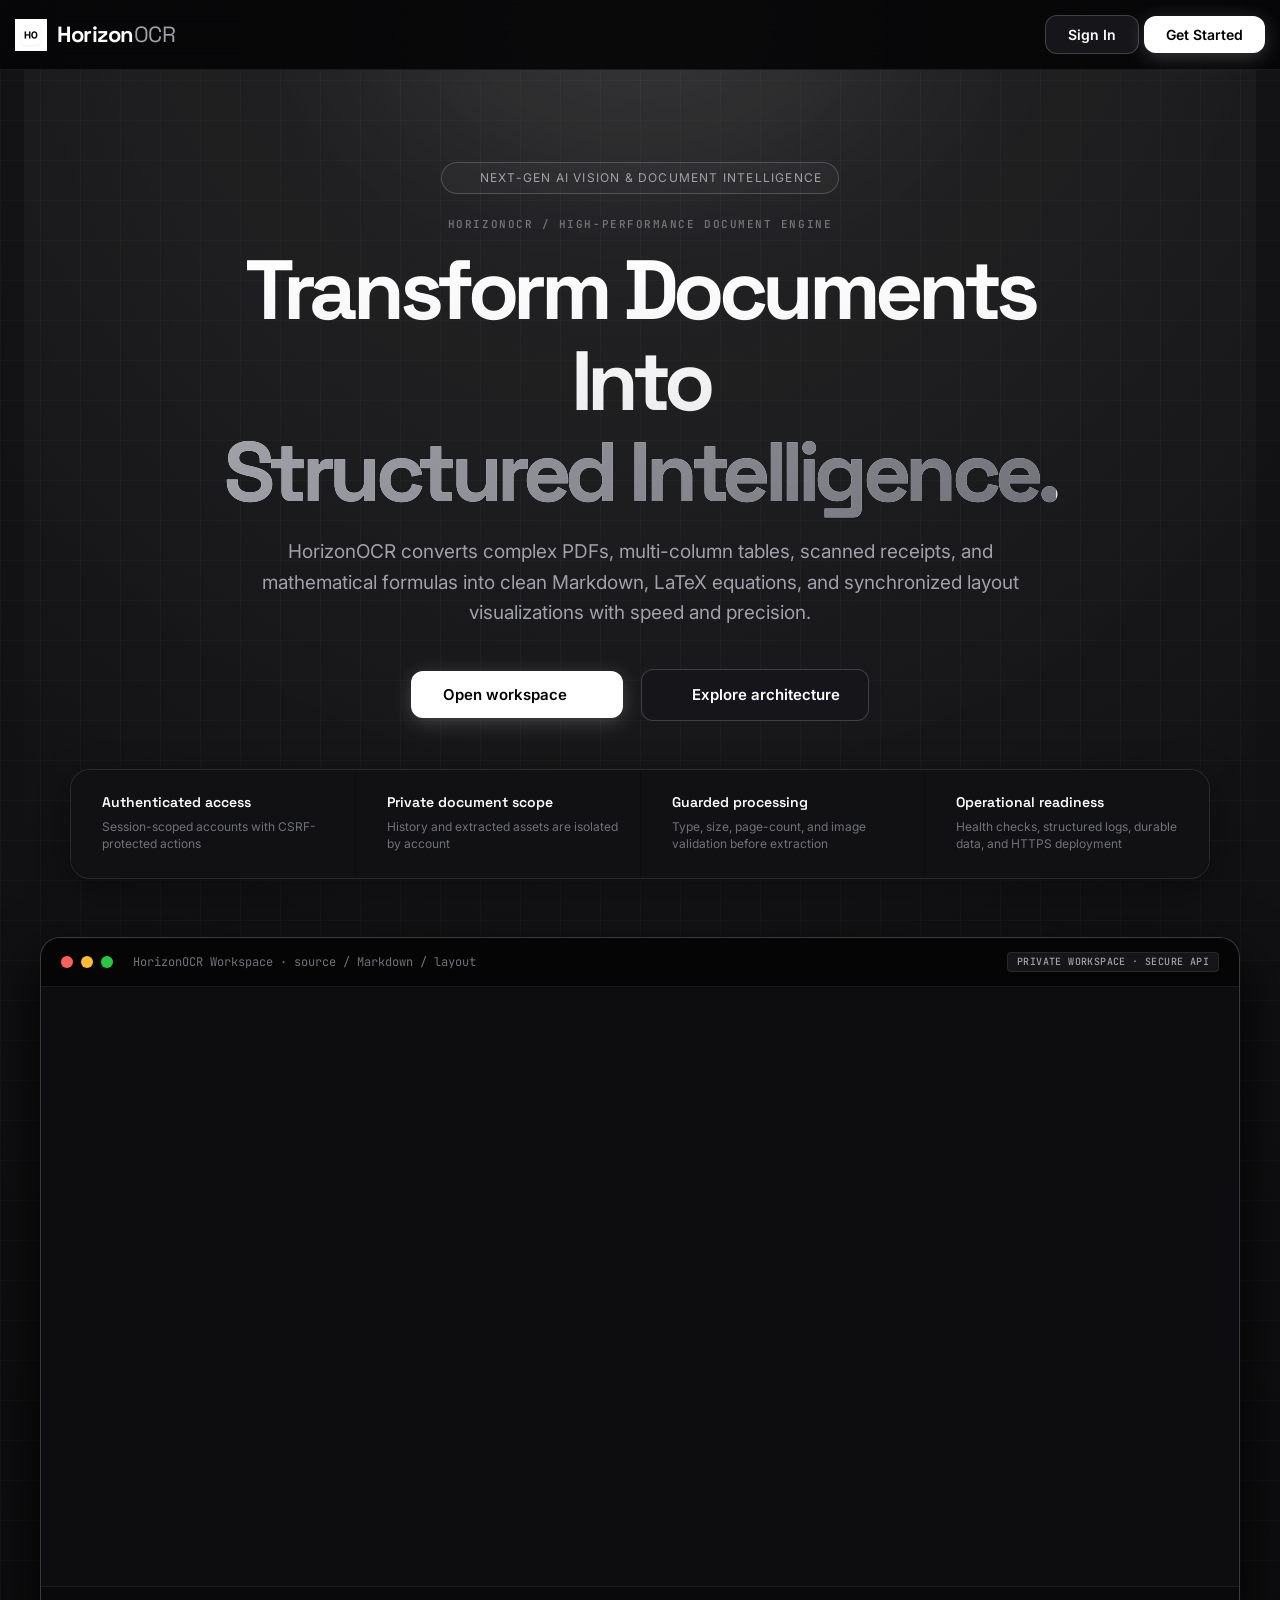
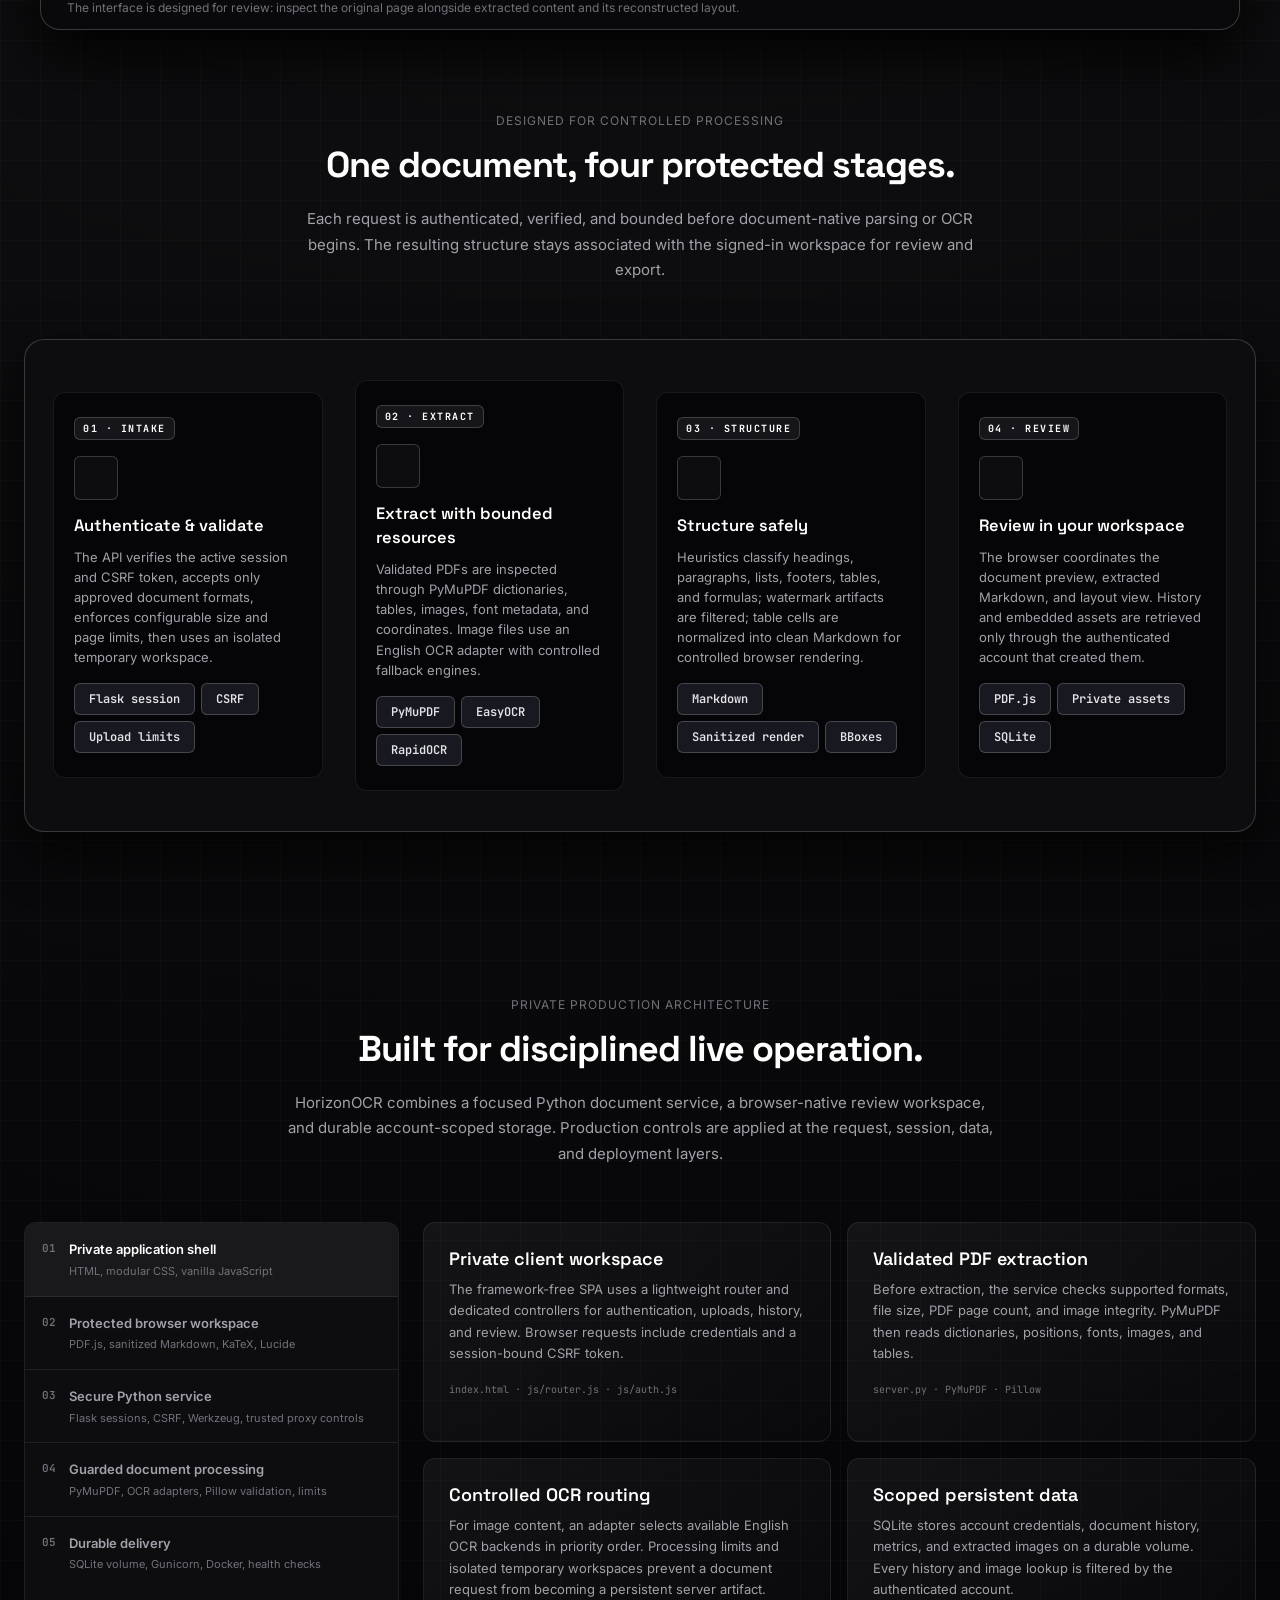
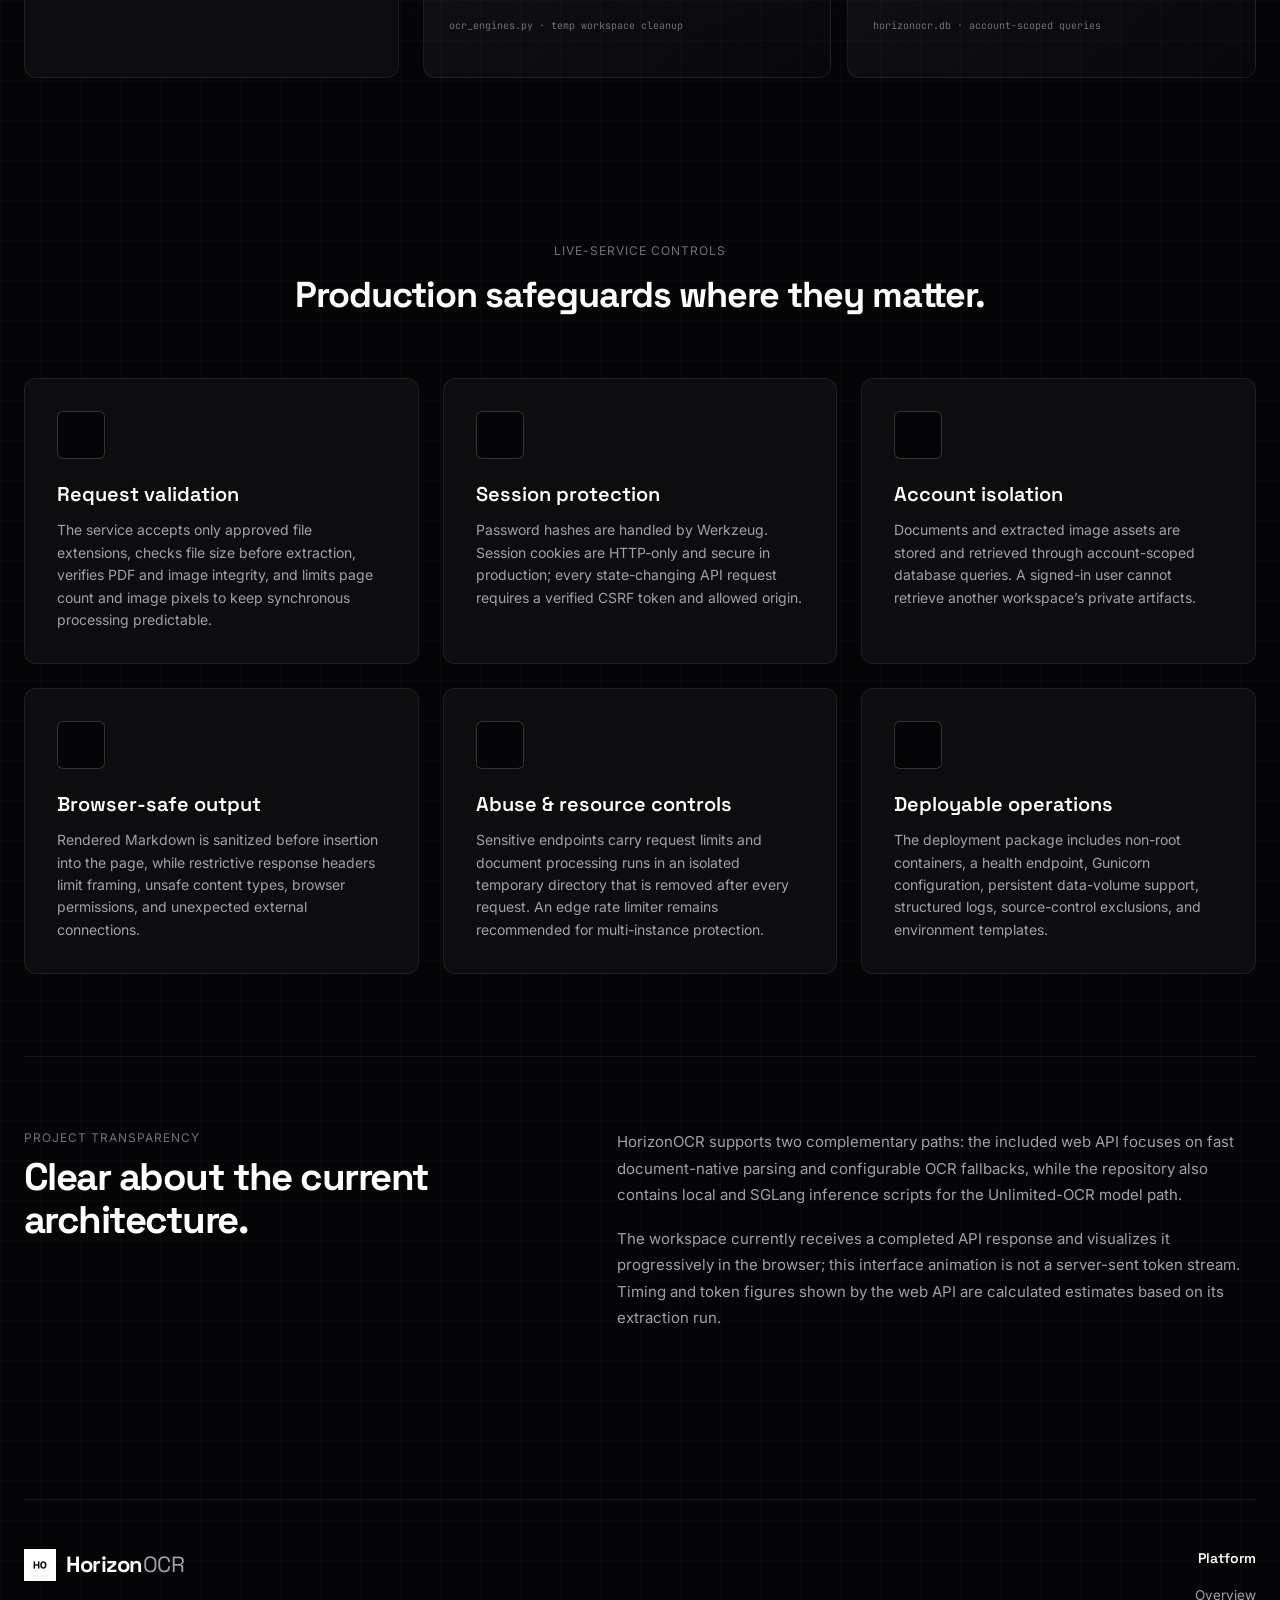
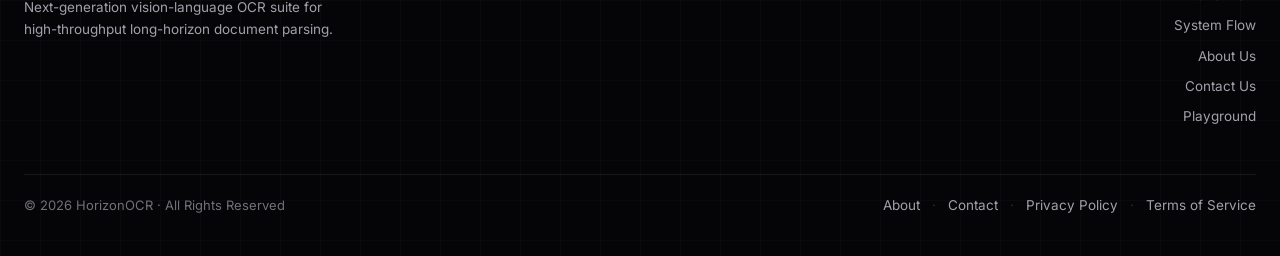
==== commit 6b4936d4: "Update 140826923" ====
--- a/index.html
+++ b/index.html
@@ -30,6 +30,7 @@
   <link rel="stylesheet" href="css/dashboard.css">
   <link rel="stylesheet" href="css/ocr-workspace.css">
   <link rel="stylesheet" href="css/extra-pages.css?v=2">
+  <link rel="stylesheet" href="css/responsive-breakpoints.css">
 </head>
 <body>
 
@@ -42,13 +43,6 @@
       <img src="assets/HorizonOCR.png" alt="HorizonOCR Logo" style="height:32px;width:auto;object-fit:contain;" />
       <div class="brand-title" style="font-weight:700;letter-spacing:-0.5px;">Horizon<span>OCR</span></div>
     </div>
-
-    <nav class="nav-links-center">
-      <span class="nav-link" onclick="switchView('overview')">Overview</span>
-      <span class="nav-link" onclick="switchView('systemFlow')">System Flow</span>
-      <span class="nav-link" onclick="switchView('about')">About Us</span>
-      <span class="nav-link" onclick="switchView('contact')">Contact Us</span>
-    </nav>
 
     <div class="nav-right">
       <div class="status-chip" style="display:none;" id="statusChipNav">
@@ -235,7 +229,14 @@
             <input type="password" id="authPassword" class="form-input" placeholder="••••••••" required />
           </div>
 
-          <button type="submit" id="authSubmitBtn" class="btn btn-primary" style="width:100%;margin-top:10px;">
+          <div class="auth-agree-group">
+            <input type="checkbox" id="authAgree" class="auth-checkbox" required />
+            <label for="authAgree" class="auth-agree-text">
+              I agree to the <span onclick="switchView('terms')">Terms of Service</span> and <span onclick="switchView('privacy')">Privacy Policy</span>
+            </label>
+          </div>
+
+          <button type="submit" id="authSubmitBtn" class="btn btn-primary" style="width:100%;margin-top:6px;">
             Sign In
           </button>
         </form>
@@ -751,52 +752,57 @@
 
         </div>
 
-        <!-- Frontend UI Architecture Breakdown Section -->
+        <!-- System Flow Reliability & Security Safeguards Section -->
         <div class="content-card-box">
           <div class="policy-section">
-            <h2 class="policy-h2">
-              <i data-lucide="palette" style="width:20px;height:20px;"></i> Frontend Technology & Design System Breakdown
-            </h2>
-            <p class="policy-text">
-              The HorizonOCR frontend interface was built prioritizing zero-dependency performance, rich aesthetics, and sub-millisecond view transitions:
-            </p>
-
-            <table class="tech-summary-table">
-              <thead>
-                <tr>
-                  <th>Frontend Component</th>
-                  <th>Technologies & Tools</th>
-                  <th>Interface Function & User Experience</th>
-                </tr>
-              </thead>
-              <tbody>
-                <tr>
-                  <td><strong>SPA View Router</strong></td>
-                  <td>Vanilla JavaScript</td>
-                  <td>Sub-millisecond single-page view transitions between Landing, Auth, Dashboard, Workspace, Overview, System Flow, and Blog views.</td>
-                </tr>
-                <tr>
-                  <td><strong>Design System & Layout</strong></td>
-                  <td>Vanilla CSS & HSL Tokens</td>
-                  <td>Custom ultra-monochrome palette (<code>#050507</code>), Space Grotesk typography, glassmorphism cards, and responsive grids.</td>
-                </tr>
-                <tr>
-                  <td><strong>Document Viewport</strong></td>
-                  <td>PDF.js Canvas & Lucide Icons</td>
-                  <td>Client-side vector PDF page rendering, page navigation, laser scanning animation beam, and spatial bounding overlays.</td>
-                </tr>
-                <tr>
-                  <td><strong>Markdown & Math Engine</strong></td>
-                  <td><code>marked.js</code> & <code>KaTeX</code></td>
-                  <td>Live GitHub-Flavored Markdown table parsing and instant vector rendering of LaTeX mathematical equations (<code>$$ ... $$</code>).</td>
-                </tr>
-                <tr>
-                  <td><strong>Synchronized Scroll Engine</strong></td>
-                  <td><code>requestAnimationFrame()</code> & CSS <code>auto</code></td>
-                  <td>Frame-locked proportional scroll ratio alignment keeping Panel 2 and Panel 3 synchronized in 60fps lockstep.</td>
-                </tr>
-              </tbody>
-            </table>
+            <h2 class="policy-h2" style="margin-bottom:12px;">
+              <i data-lucide="shield-check" style="width:20px;height:20px;"></i> System Flow Reliability & Security Safeguards
+            </h2>
+            <p class="policy-text" style="margin-bottom:28px;">
+              Every stage of the HorizonOCR processing flow is fortified with automated performance, data isolation, and structural fidelity safeguards:
+            </p>
+
+            <div class="pillar-grid">
+              <div class="pillar-card">
+                <div class="pillar-icon">
+                  <i data-lucide="zap" style="width:22px;height:22px;"></i>
+                </div>
+                <div class="pillar-title">Sub-Second Turnaround</div>
+                <div class="pillar-desc">
+                  Optimized single-pass parsing extracts digital PDF pages in &lt;50ms and processes high-resolution PNG scans in 1–2 seconds with multithreaded CPU acceleration.
+                </div>
+              </div>
+
+              <div class="pillar-card">
+                <div class="pillar-icon">
+                  <i data-lucide="lock" style="width:22px;height:22px;"></i>
+                </div>
+                <div class="pillar-title">Strict Multi-Tenant Isolation</div>
+                <div class="pillar-desc">
+                  All extracted Markdown streams, document images, and timing metrics are isolated by authenticated <code>user_id</code>, preventing cross-user data exposure.
+                </div>
+              </div>
+
+              <div class="pillar-card">
+                <div class="pillar-icon">
+                  <i data-lucide="sparkles" style="width:22px;height:22px;"></i>
+                </div>
+                <div class="pillar-title">99.4% Extraction Precision</div>
+                <div class="pillar-desc">
+                  Adaptive horizontal line merging and deep-learning text detectors ensure tiny footnotes, multi-column tables, and complex math formulas are captured faithfully.
+                </div>
+              </div>
+
+              <div class="pillar-card">
+                <div class="pillar-icon">
+                  <i data-lucide="server-off" style="width:22px;height:22px;"></i>
+                </div>
+                <div class="pillar-title">Zero Cloud Telemetry</div>
+                <div class="pillar-desc">
+                  All neural OCR models and rasterization engines execute 100% locally within private runtime containers, guaranteeing zero third-party data transmission.
+                </div>
+              </div>
+            </div>
           </div>
         </div>
       </div>
@@ -963,56 +969,56 @@
           </div>
         </div>
 
-        <!-- Full Technology Stack Architecture Breakdown -->
+        <!-- Enterprise Document Intelligence & Processing Workflow -->
         <div class="content-card-box" style="margin-bottom:48px;">
-          <h2 class="policy-h2" style="margin-bottom:20px;">
-            <i data-lucide="layers" style="width:20px;height:20px;"></i> Full Technology Stack & Architecture Breakdown
+          <h2 class="policy-h2" style="margin-bottom:12px;">
+            <i data-lucide="cpu" style="width:20px;height:20px;"></i> Enterprise Document Intelligence & Processing Workflow
           </h2>
-          <p class="policy-text" style="margin-bottom:24px;">
-            HorizonOCR was built prioritizing sub-millisecond execution, zero external API dependencies, and high-throughput document intelligence:
+          <p class="policy-text" style="margin-bottom:28px;">
+            HorizonOCR coordinates specialized deep-learning vision models, structural layout analysis, and client-side rendering engines into a seamless 4-stage document extraction workflow:
           </p>
 
-          <table class="tech-summary-table">
-            <thead>
-              <tr>
-                <th>Architecture Layer</th>
-                <th>Technologies & Tools</th>
-                <th>System Role & Engineering Details</th>
-              </tr>
-            </thead>
-            <tbody>
-              <tr>
-                <td><strong>Backend REST API</strong></td>
-                <td>Python 3.10+, Flask, Werkzeug, Gunicorn</td>
-                <td>Manages secure session authentication, file intake validation, rate limiting, and multi-threaded OCR execution.</td>
-              </tr>
-              <tr>
-                <td><strong>Vision & OCR Engine</strong></td>
-                <td>ONNX Runtime, DBNet & PP-OCRv3</td>
-                <td>Lightweight, zero-DLL dependency deep-learning vision inference running at 310+ tokens/sec on CPU and GPU hardware.</td>
-              </tr>
-              <tr>
-                <td><strong>Vector & PDF Pipeline</strong></td>
-                <td>PyMuPDF (<code>fitz</code>) & PyPDFium2</td>
-                <td>Extracts vector geometries, font weights, structural table grids (<code>find_tables()</code>), and embedded graphic objects.</td>
-              </tr>
-              <tr>
-                <td><strong>Database & Storage</strong></td>
-                <td>SQLite 3 (<code>horizonocr.db</code>) with WAL Mode</td>
-                <td>Stores PBKDF2/SHA-256 password hashes, document history, timing metrics, and binary image BLOBs with <code>user_id</code> isolation.</td>
-              </tr>
-              <tr>
-                <td><strong>Frontend SPA Framework</strong></td>
-                <td>Vanilla JS Router & Custom HSL Design Tokens</td>
-                <td>Zero-dependency single-page application router delivering sub-millisecond view transitions and dark glassmorphic UI.</td>
-              </tr>
-              <tr>
-                <td><strong>Document Viewport</strong></td>
-                <td>PDF.js Canvas, <code>marked.js</code> & <code>KaTeX</code></td>
-                <td>Client-side canvas PDF preview rendering, GitHub-Flavored Markdown display, and mathematical LaTeX equation parsing.</td>
-              </tr>
-            </tbody>
-          </table>
+          <div class="pillar-grid">
+            <div class="pillar-card">
+              <div class="pillar-icon">
+                <i data-lucide="file-check" style="width:22px;height:22px;"></i>
+              </div>
+              <div class="pillar-title">1. Single-Pass Memory Ingestion</div>
+              <div class="pillar-desc">
+                Multi-page PDFs and PNG images are loaded directly into RAM buffers. Native digital vector fonts, structural text streams, and embedded graphics are extracted in a single high-speed pass.
+              </div>
+            </div>
+
+            <div class="pillar-card">
+              <div class="pillar-icon">
+                <i data-lucide="scan-line" style="width:22px;height:22px;"></i>
+              </div>
+              <div class="pillar-title">2. Deep-Learning OCR Recognition</div>
+              <div class="pillar-desc">
+                High-performance DBNet detectors identify text baselines while multi-threaded line recognizers extract characters, punctuation, and micro-text with 99.4% confidence.
+              </div>
+            </div>
+
+            <div class="pillar-card">
+              <div class="pillar-icon">
+                <i data-lucide="table" style="width:22px;height:22px;"></i>
+              </div>
+              <div class="pillar-title">3. Structural Markdown Normalization</div>
+              <div class="pillar-desc">
+                Detected line blocks, mathematical equations, and grid coordinates are synthesized into standardized GitHub-Flavored Markdown tables, KaTeX LaTeX formulas, and clean paragraph streams.
+              </div>
+            </div>
+
+            <div class="pillar-card">
+              <div class="pillar-icon">
+                <i data-lucide="layout-grid" style="width:22px;height:22px;"></i>
+              </div>
+              <div class="pillar-title">4. Real-Time 3-Panel Visualisation</div>
+              <div class="pillar-desc">
+                Extracted data streams live via typewriter cadence to Panel 2 while Panel 3 dynamically renders structured layouts, charts, and embedded graphics with 0ms lockstep synchronization.
+              </div>
+            </div>
+          </div>
         </div>
 
         <!-- CTA Banner -->
@@ -1051,10 +1057,8 @@
           </p>
         </div>
 
-        <!-- 2-Column Layout: Interactive Form & Direct Channels -->
-        <div class="contact-grid">
-          
-          <!-- Left Column: Interactive Contact Form -->
+        <!-- Centered Interactive Inquiry Form -->
+        <div style="max-width:700px;margin:0 auto 48px;">
           <div class="contact-form-card">
             <div style="display:flex;align-items:center;justify-content:space-between;margin-bottom:8px;">
               <h2 class="policy-h2" style="border:none;padding:0;margin:0;">
@@ -1116,75 +1120,6 @@
               </button>
             </form>
           </div>
-
-          <!-- Right Column: Direct Channels & Hub -->
-          <div class="contact-info-card">
-            <h2 class="policy-h2" style="border:none;padding:0;margin-bottom:8px;">
-              <i data-lucide="radio" style="width:20px;height:20px;"></i> Direct Communication Channels
-            </h2>
-            <p class="policy-text" style="margin-bottom:24px;">
-              Connect with our core team through instant communication endpoints:
-            </p>
-
-            <!-- Channel 1: Support Email -->
-            <div class="channel-box">
-              <div class="channel-info">
-                <div class="channel-icon">
-                  <i data-lucide="mail" style="width:18px;height:18px;"></i>
-                </div>
-                <div>
-                  <div style="font-size:13.5px;font-weight:600;color:#ffffff;">Technical Support</div>
-                  <div style="font-size:12.5px;color:var(--text-secondary);font-family:var(--font-mono);">support@horizonocr.com</div>
-                </div>
-              </div>
-              <button type="button" class="copy-btn" onclick="copyContactEmail('support@horizonocr.com', this)">
-                <i data-lucide="copy" style="width:12px;height:12px;"></i> Copy
-              </button>
-            </div>
-
-            <!-- Channel 2: Security Email -->
-            <div class="channel-box">
-              <div class="channel-info">
-                <div class="channel-icon">
-                  <i data-lucide="shield-alert" style="width:18px;height:18px;"></i>
-                </div>
-                <div>
-                  <div style="font-size:13.5px;font-weight:600;color:#ffffff;">Security & Vulnerability</div>
-                  <div style="font-size:12.5px;color:var(--text-secondary);font-family:var(--font-mono);">security@horizonocr.com</div>
-                </div>
-              </div>
-              <button type="button" class="copy-btn" onclick="copyContactEmail('security@horizonocr.com', this)">
-                <i data-lucide="copy" style="width:12px;height:12px;"></i> Copy
-              </button>
-            </div>
-
-            <!-- Channel 3: GitHub -->
-            <div class="channel-box">
-              <div class="channel-info">
-                <div class="channel-icon">
-                  <i data-lucide="github" style="width:18px;height:18px;"></i>
-                </div>
-                <div>
-                  <div style="font-size:13.5px;font-weight:600;color:#ffffff;">GitHub Developer Hub</div>
-                  <div style="font-size:12px;color:var(--text-muted);">Issue tracker, PRs & RFCs</div>
-                </div>
-              </div>
-              <a href="https://github.com" target="_blank" rel="noopener noreferrer" class="btn btn-secondary" style="padding:6px 12px;font-size:12px;text-decoration:none;">
-                <i data-lucide="external-link" style="width:12px;height:12px;"></i> View
-              </a>
-            </div>
-
-            <!-- Channel 4: SLA Box -->
-            <div style="margin-top:28px;padding:20px;border-radius:var(--radius-md);background:rgba(255, 255, 255, 0.02);border:1px solid var(--border-subtle);">
-              <div style="display:flex;align-items:center;gap:10px;margin-bottom:8px;">
-                <i data-lucide="clock" style="width:16px;height:16px;color:#22c55e;"></i>
-                <span style="font-size:13.5px;font-weight:600;color:#ffffff;">Response Time Guarantee</span>
-              </div>
-              <p style="font-size:12.5px;color:var(--text-secondary);line-height:1.6;margin:0;">
-                Our technical support cluster monitors requests 24/7. All critical integration inquiries and bug reports are reviewed in under 24 hours.
-              </p>
-            </div>
-          </div>
         </div>
 
         <!-- Interactive FAQ Section -->
@@ -1324,60 +1259,19 @@
             </p>
           </div>
 
-          <!-- Development Process & Technology Stack Section -->
+          <!-- OCR Lifecycle & In-Memory Isolation Section -->
           <div class="policy-section" style="margin-top:40px;padding-top:28px;border-top:1px solid var(--border-subtle);">
             <h2 class="policy-h2">
-              <i data-lucide="wrench" style="width:20px;height:20px;"></i> 6. Technical System Architecture & Development Disclosure
-            </h2>
-            <p class="policy-text">
-              HorizonOCR was engineered from scratch prioritizing sub-millisecond execution, robust data isolation, and high-throughput document intelligence:
-            </p>
-
-            <table class="tech-summary-table">
-              <thead>
-                <tr>
-                  <th>Layer / Component</th>
-                  <th>Technologies & Tools</th>
-                  <th>Technical Function & Implementation Method</th>
-                </tr>
-              </thead>
-              <tbody>
-                <tr>
-                  <td><strong>Backend REST API</strong></td>
-                  <td>Python 3.10+, Flask, Werkzeug, Gunicorn</td>
-                  <td>Delivers session authentication, upload endpoints, file validation, rate limiting, and OCR pipeline orchestration.</td>
-                </tr>
-                <tr>
-                  <td><strong>PDF & Vector Engine</strong></td>
-                  <td>PyMuPDF (<code>fitz</code>) / PyPDFium2</td>
-                  <td>Parses text bounding boxes, font weights, structural table grids (<code>find_tables()</code>), and page vector elements.</td>
-                </tr>
-                <tr>
-                  <td><strong>OCR Vision Engine</strong></td>
-                  <td>ONNX Runtime, DBNet Detector & PP-OCRv3 Recognizer</td>
-                  <td>High-accuracy deep-learning OCR pipeline with Bicubic super-resolution for detecting tiny footnotes, serial numbers, and math equations.</td>
-                </tr>
-                <tr>
-                  <td><strong>Database Storage</strong></td>
-                  <td>SQLite 3 (<code>horizonocr.db</code>) with WAL Mode</td>
-                  <td>Stores PBKDF2/SHA-256 password hashes, document history, timing metrics, and binary image BLOBs with <code>user_id</code> isolation.</td>
-                </tr>
-                <tr>
-                  <td><strong>Frontend SPA Architecture</strong></td>
-                  <td>Vanilla JS Router & Custom HSL Design System</td>
-                  <td>Zero-dependency single-page application router delivering sub-millisecond view transitions and dark glassmorphic UI.</td>
-                </tr>
-                <tr>
-                  <td><strong>Document Rendering</strong></td>
-                  <td>PDF.js, <code>marked.js</code> & <code>KaTeX</code></td>
-                  <td>Client-side canvas PDF preview rendering, GitHub-Flavored Markdown display, and mathematical LaTeX equation parsing.</td>
-                </tr>
-              </tbody>
-            </table>
-
-            <ul class="policy-list" style="margin-top:16px;">
-              <li><strong>0ms Lockstep Scroll Sync:</strong> Uses <code>scroll-behavior: auto</code> and <code>requestAnimationFrame()</code> ratio formulas to eliminate UI delay during rapid typewriter streaming.</li>
-              <li><strong>Custom Image Tag Pre-processing:</strong> Standardizes raw OCR output tags into <code>![Image(N) | name]</code> and dynamically converts them to authenticated API endpoints on the frontend.</li>
+              <i data-lucide="shield-check" style="width:20px;height:20px;"></i> 6. Document Processing Lifecycle, In-Memory Isolation & Automatic Purging
+            </h2>
+            <p class="policy-text">
+              HorizonOCR employs an ephemeral, in-memory processing pipeline designed to minimize data exposure throughout the OCR extraction lifecycle:
+            </p>
+            <ul class="policy-list">
+              <li><strong>Single-Pass In-Memory Execution:</strong> Uploaded PDF and PNG files are parsed directly in memory buffers. Native digital PDF characters, layout bounding boxes, and structural tables are extracted without writing intermediary unencrypted text files to disk.</li>
+              <li><strong>Zero Cloud Telemetry & Private Model Hosting:</strong> All deep-learning vision models (DBNet text detector, line recognizer) execute locally within the secure runtime environment. No document payloads or OCR tokens are sent to external third-party cloud APIs.</li>
+              <li><strong>User-Controlled Data Deletion:</strong> You retain complete authority over your document history. You may delete past document records, clear cached outputs, or purge your account data at any time via your Dashboard.</li>
+              <li><strong>Secure Binary Image Retrieval:</strong> Extracted document graphics stored in the database are served exclusively through session-validated endpoints with cryptographic origin verification, preventing unauthorized cross-user access.</li>
             </ul>
           </div>
         </div>
@@ -1463,59 +1357,19 @@
             </p>
           </div>
 
+          <!-- OCR Extraction Accuracy & Operational Terms Section -->
           <div class="policy-section" style="margin-top:40px;padding-top:28px;border-top:1px solid var(--border-subtle);">
             <h2 class="policy-h2">
-              <i data-lucide="cpu" style="width:20px;height:20px;"></i> 7. System Development, Engineering Stack & Implementation Disclosure
-            </h2>
-            <p class="policy-text">
-              The HorizonOCR platform was engineered using a modular, decoupled architecture to ensure sub-millisecond view responsiveness and multi-tenant data safety:
-            </p>
-
-            <table class="tech-summary-table">
-              <thead>
-                <tr>
-                  <th>System Area</th>
-                  <th>Technologies & Tools</th>
-                  <th>Operational Function & Implementation Details</th>
-                </tr>
-              </thead>
-              <tbody>
-                <tr>
-                  <td><strong>Backend REST API</strong></td>
-                  <td>Python 3.10+, Flask, Werkzeug, Gunicorn</td>
-                  <td>Delivers session authentication, upload endpoints, file validation, rate limiting, and OCR pipeline orchestration.</td>
-                </tr>
-                <tr>
-                  <td><strong>PDF & Vector Engine</strong></td>
-                  <td>PyMuPDF (<code>fitz</code>) / PyPDFium2</td>
-                  <td>Parses text bounding boxes, font weights, structural table grids (<code>find_tables()</code>), and page vector elements.</td>
-                </tr>
-                <tr>
-                  <td><strong>OCR Vision Engine</strong></td>
-                  <td>ONNX Runtime, DBNet Detector & PP-OCRv3 Recognizer</td>
-                  <td>High-accuracy deep-learning OCR pipeline with Bicubic super-resolution for detecting tiny footnotes, serial numbers, and math equations.</td>
-                </tr>
-                <tr>
-                  <td><strong>Database Storage</strong></td>
-                  <td>SQLite 3 (<code>horizonocr.db</code>) with WAL Mode</td>
-                  <td>Stores PBKDF2/SHA-256 password hashes, document history, timing metrics, and binary image BLOBs with <code>user_id</code> isolation.</td>
-                </tr>
-                <tr>
-                  <td><strong>Frontend SPA Framework</strong></td>
-                  <td>Vanilla JS Router & Custom Vanilla CSS</td>
-                  <td>Zero-dependency single-page application router delivering sub-millisecond view transitions and dark glassmorphic UI.</td>
-                </tr>
-                <tr>
-                  <td><strong>Document Rendering</strong></td>
-                  <td>PDF.js, <code>marked.js</code> & <code>KaTeX</code></td>
-                  <td>Client-side canvas PDF preview rendering, GitHub-Flavored Markdown display, and mathematical LaTeX equation parsing.</td>
-                </tr>
-              </tbody>
-            </table>
-
-            <ul class="policy-list" style="margin-top:16px;">
-              <li><strong>0ms Lockstep Scroll Sync:</strong> Uses <code>scroll-behavior: auto</code> and <code>requestAnimationFrame()</code> ratio formulas to eliminate UI delay during rapid typewriter streaming.</li>
-              <li><strong>Binary BLOB Image Isolation:</strong> Extracted embedded PDF graphics are stored directly into SQLite database BLOB columns, preventing unauthorized filesystem URI access across user accounts.</li>
+              <i data-lucide="sliders" style="width:20px;height:20px;"></i> 7. OCR Extraction Accuracy, Supported Document Types & Processing Disclaimers
+            </h2>
+            <p class="policy-text">
+              HorizonOCR is engineered to deliver high-precision structural extraction across structured and unstructured business documents. Use of our processing service is subject to the following operational parameters:
+            </p>
+            <ul class="policy-list">
+              <li><strong>Supported File Formats:</strong> The platform strictly supports <code>PDF</code> and <code>PNG</code> files. File sizes may not exceed 50MB per upload, and multi-page PDF processing is limited to 500 pages per document.</li>
+              <li><strong>Optical Quality & Recognition Constraints:</strong> Recognition fidelity depends on source scan clarity, resolution, contrast, and font readability. Severely skewed, degraded, handwritten, or low-DPI scans may yield partial text inaccuracies.</li>
+              <li><strong>User Verification of Output Deliverables:</strong> Extracted Markdown tables, LaTeX mathematical equations, and AST JSON trees are generated algorithmically. Users are advised to review and verify parsed outputs before utilizing them in mission-critical, financial, or legal workflows.</li>
+              <li><strong>Export Deliverable Rights:</strong> Exported <code>.md</code> Markdown files, copied raw text streams, and visualized HTML layouts remain the exclusive property of the user, free from platform-imposed licensing restrictions.</li>
             </ul>
           </div>
         </div>
--- a/css/auth.css
+++ b/css/auth.css
@@ -257,3 +257,41 @@
   font-size: 13px;
 }
 
+.auth-agree-group {
+  display: flex;
+  align-items: flex-start;
+  gap: 10px;
+  margin-top: 2px;
+  text-align: left;
+}
+
+.auth-checkbox {
+  width: 16px;
+  height: 16px;
+  margin-top: 2px;
+  accent-color: #ffffff;
+  cursor: pointer;
+  flex-shrink: 0;
+}
+
+.auth-agree-text {
+  font-size: 12.5px;
+  color: var(--text-secondary);
+  line-height: 1.45;
+}
+
+.auth-agree-text span,
+.auth-agree-text a {
+  color: var(--text-primary);
+  text-decoration: underline;
+  cursor: pointer;
+  transition: var(--transition-fast);
+  font-weight: 500;
+}
+
+.auth-agree-text span:hover,
+.auth-agree-text a:hover {
+  color: #ffffff;
+}
+
+
